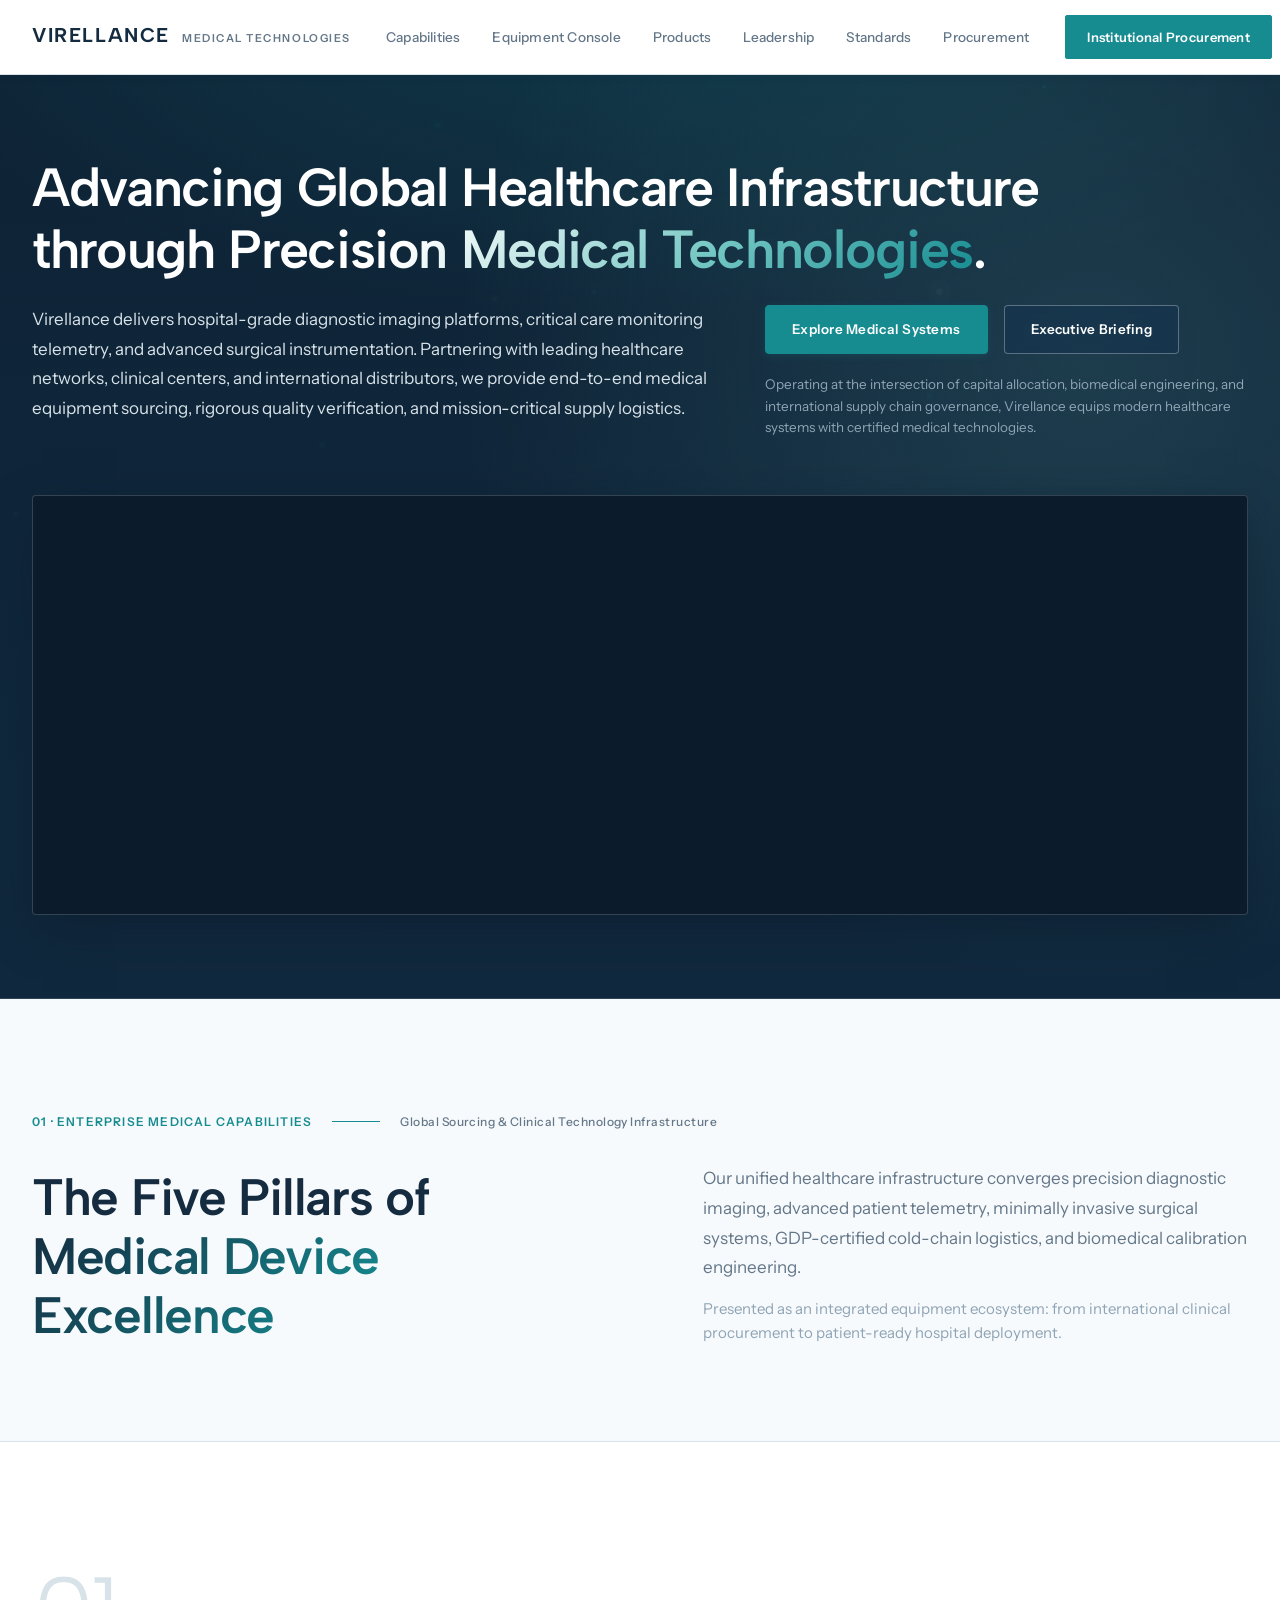
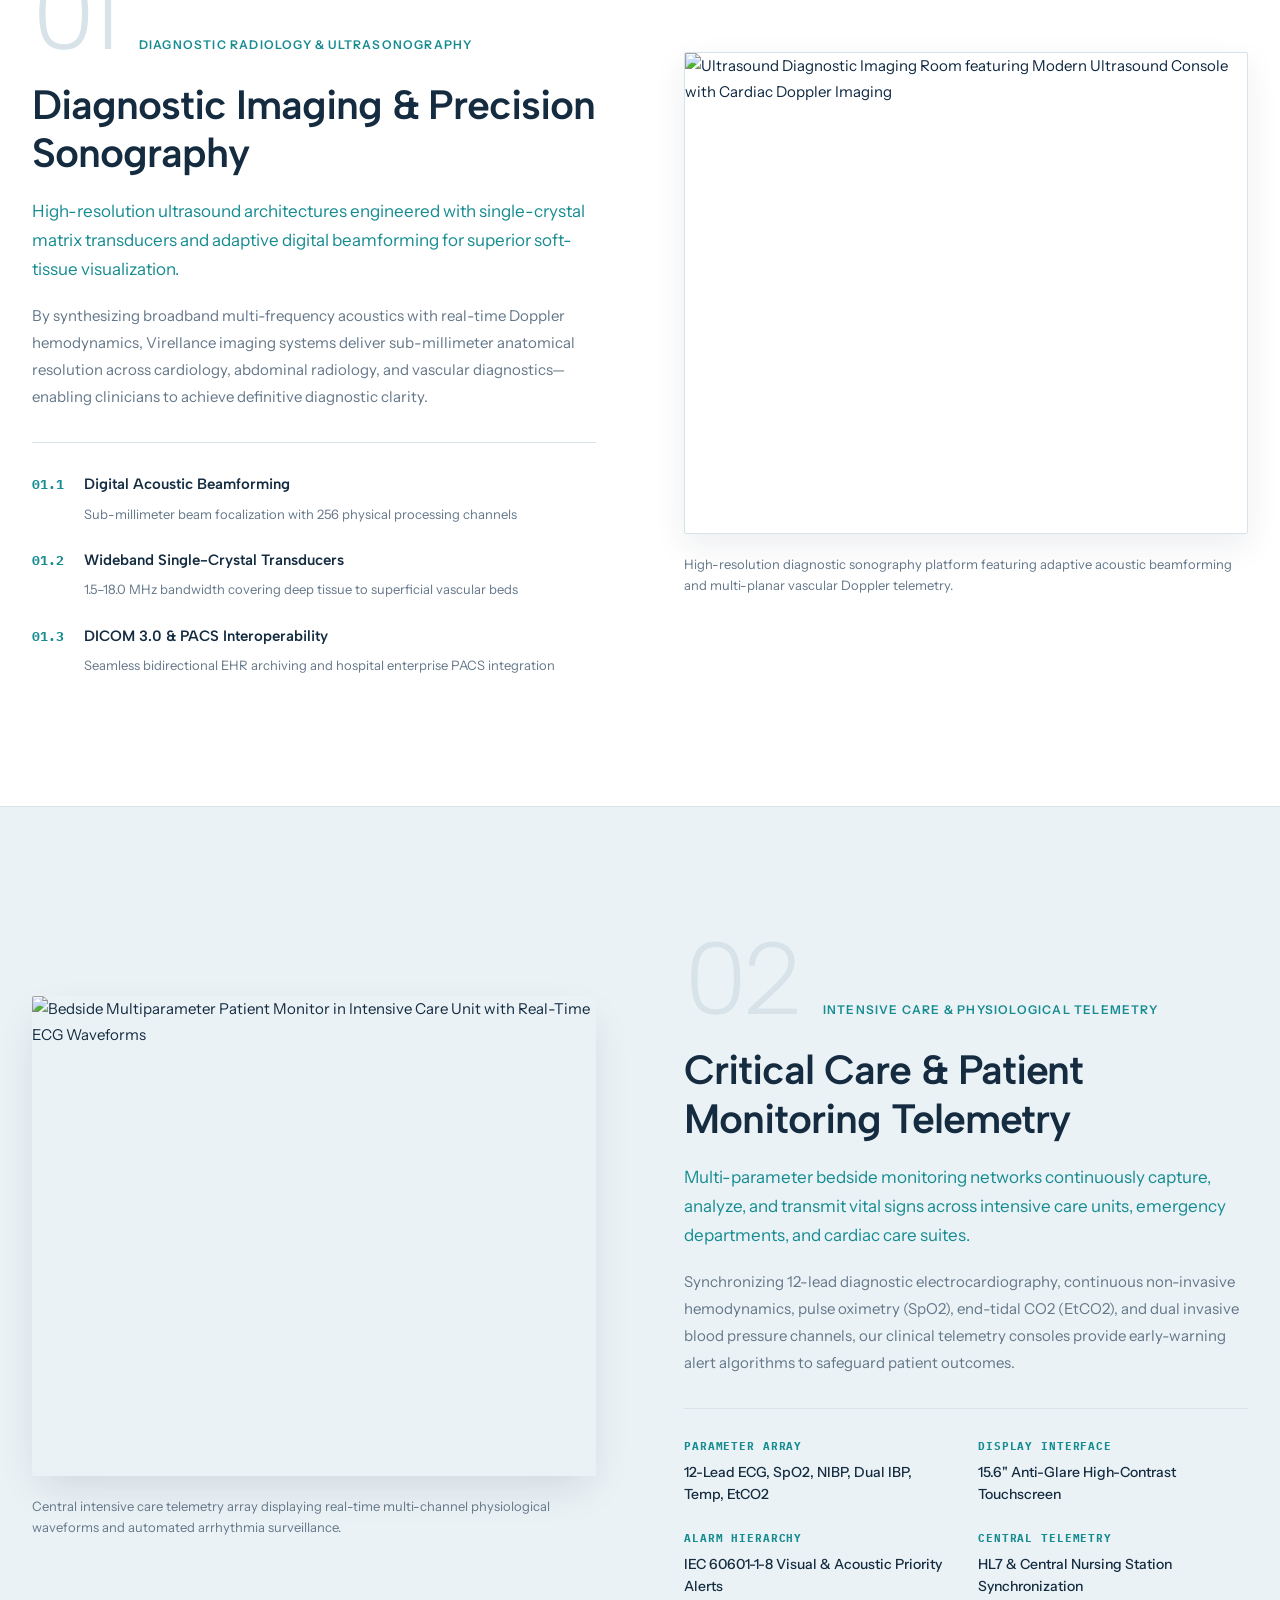
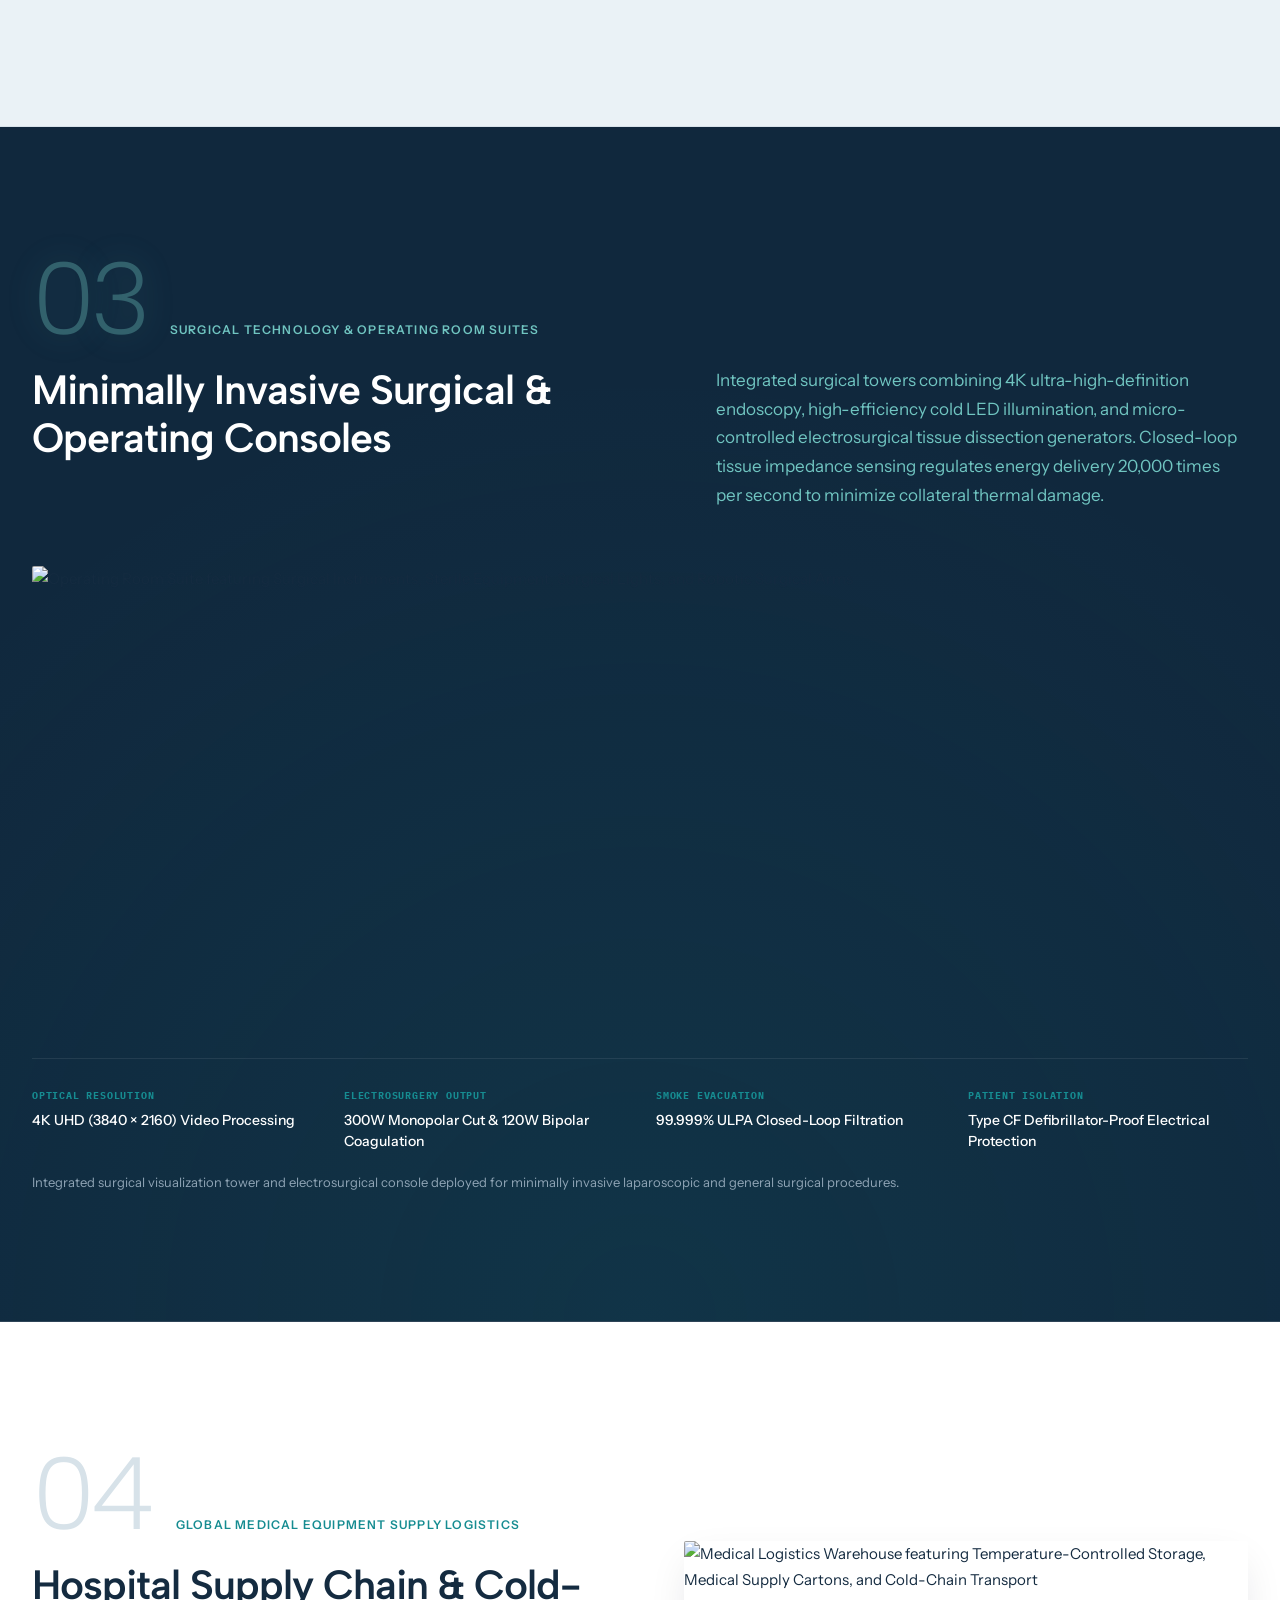
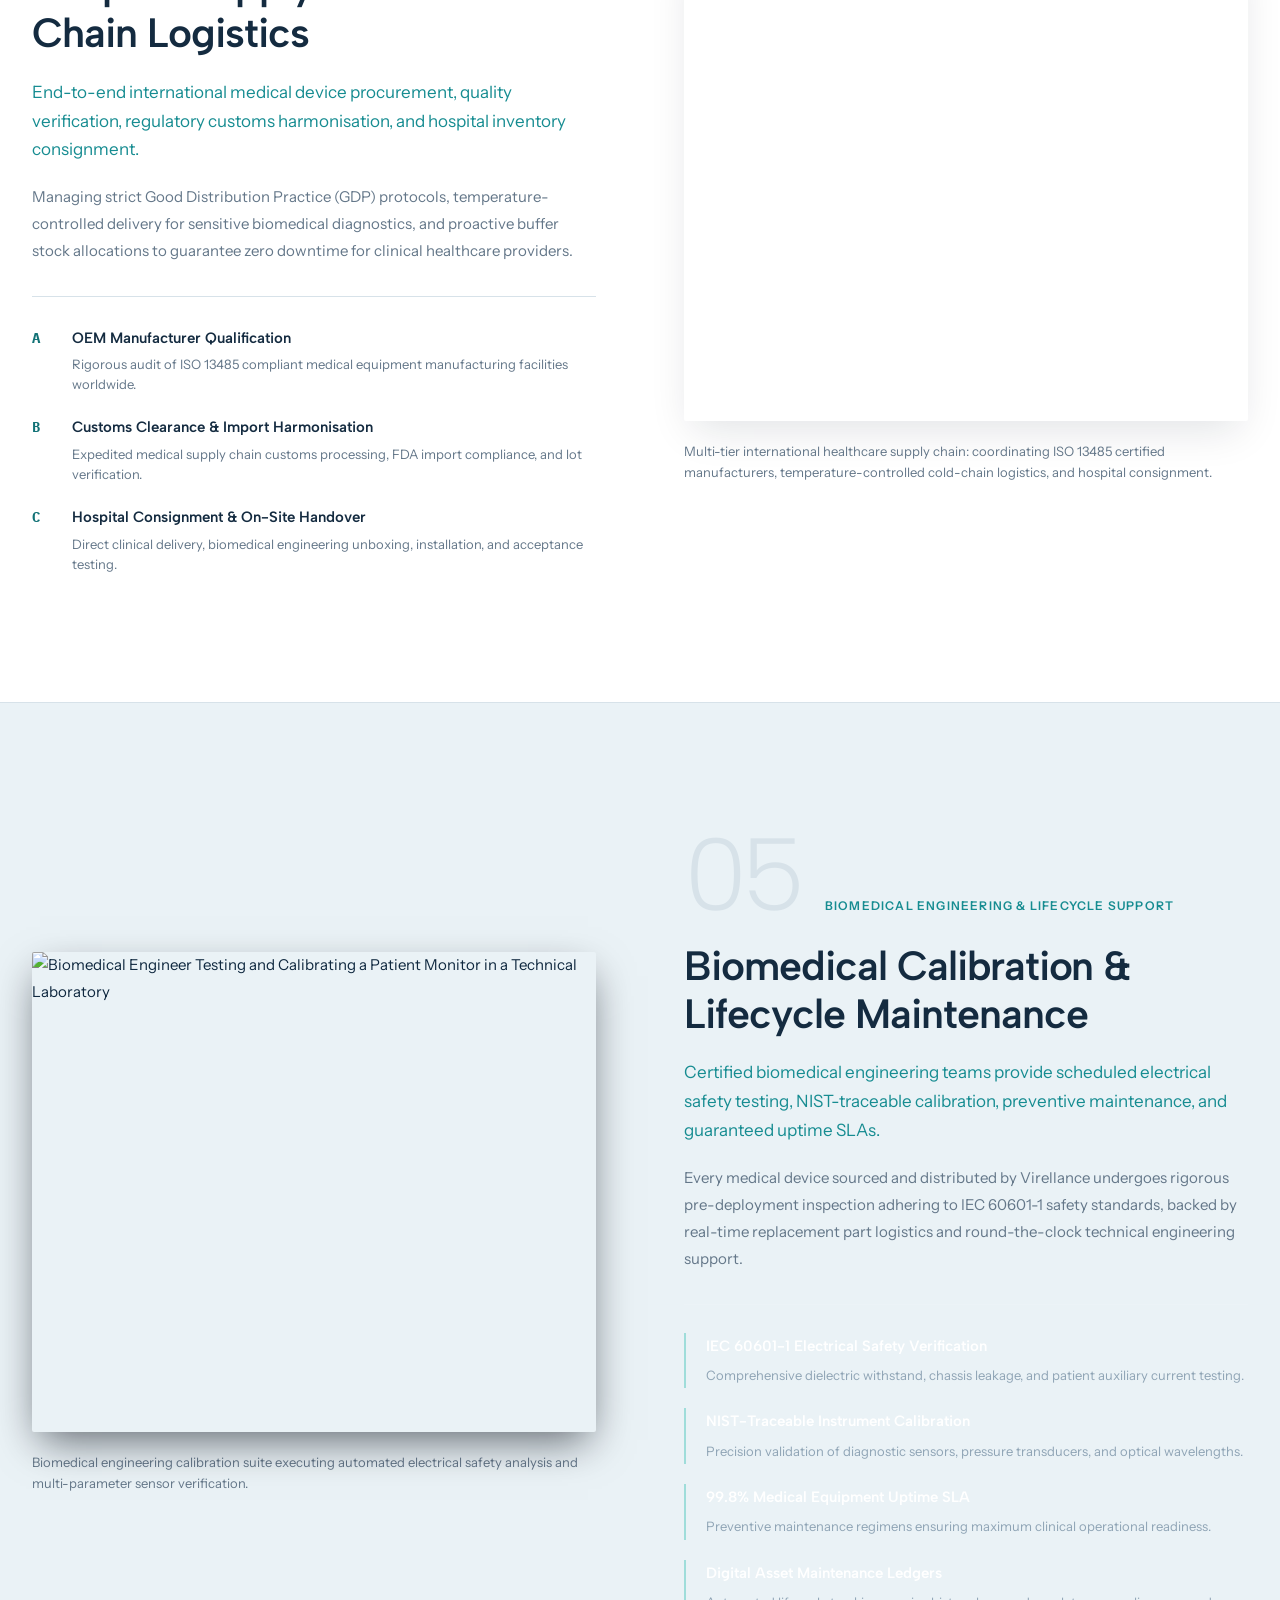
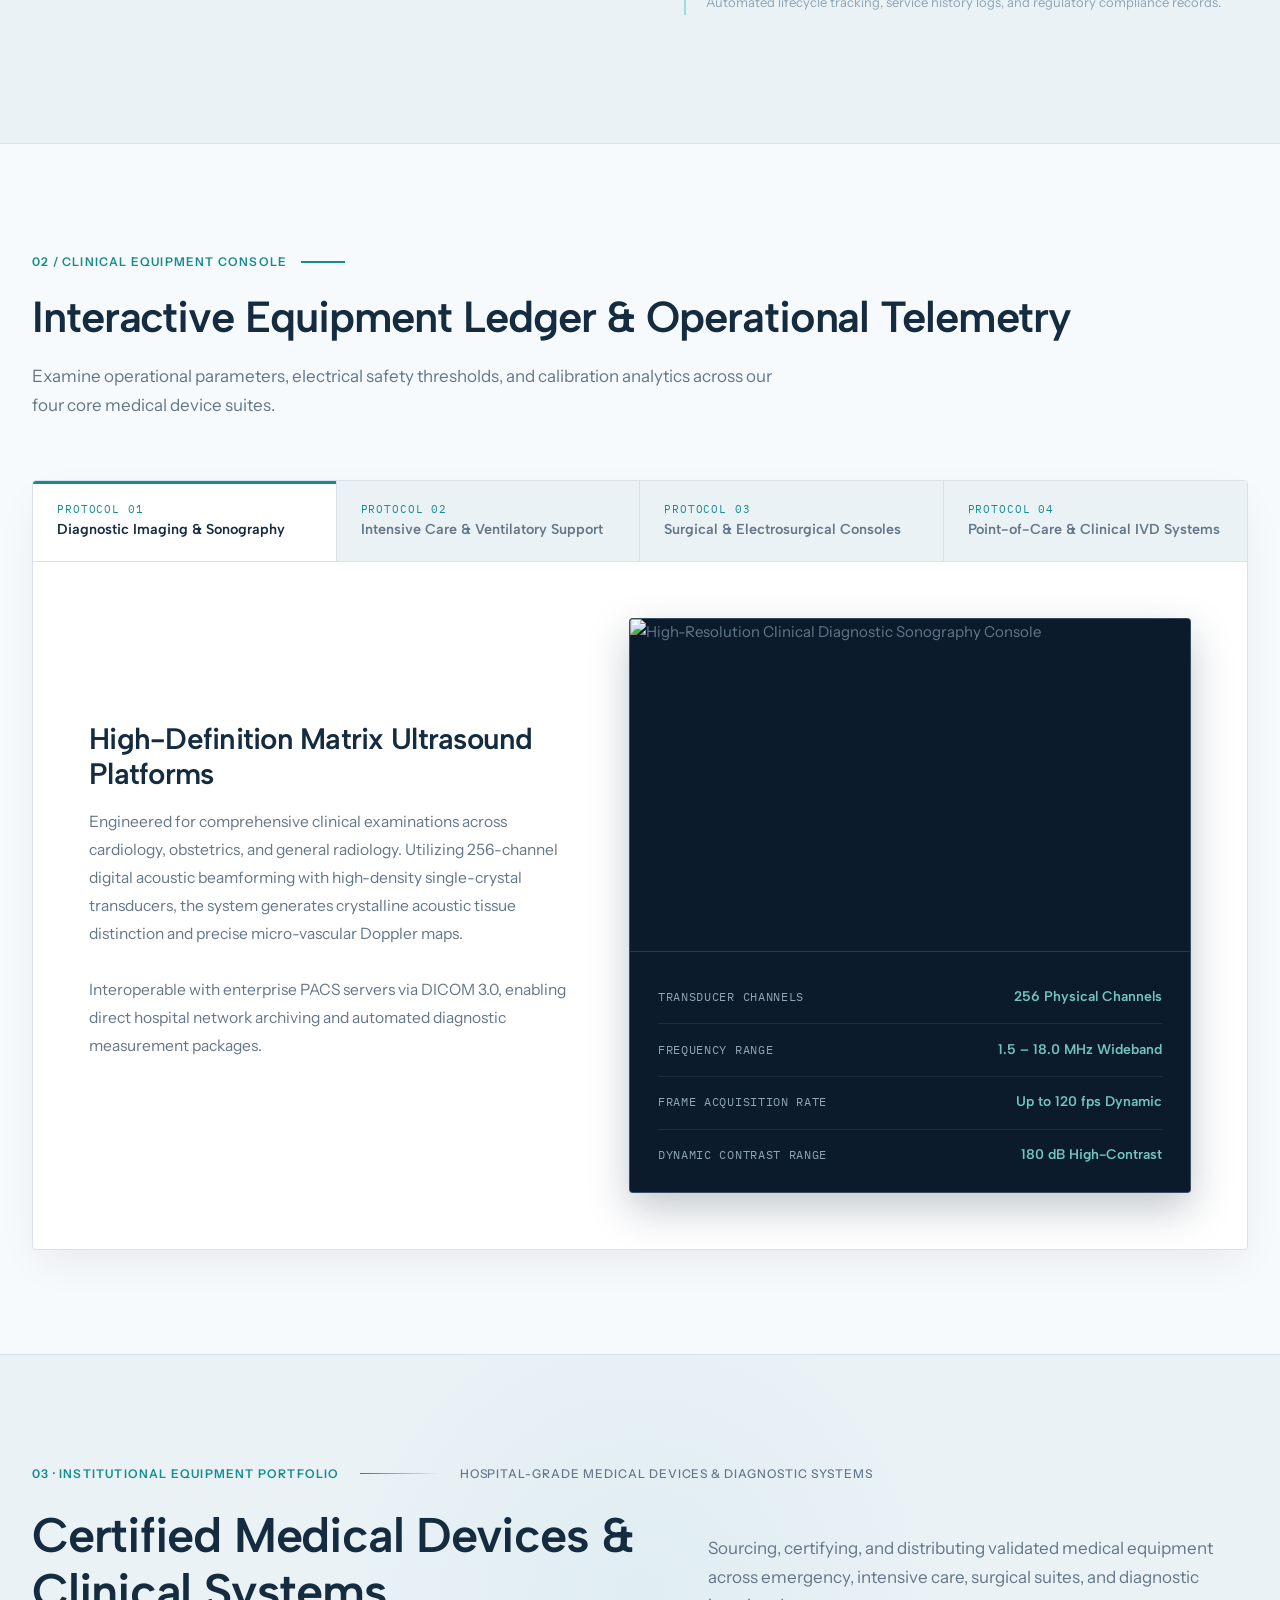
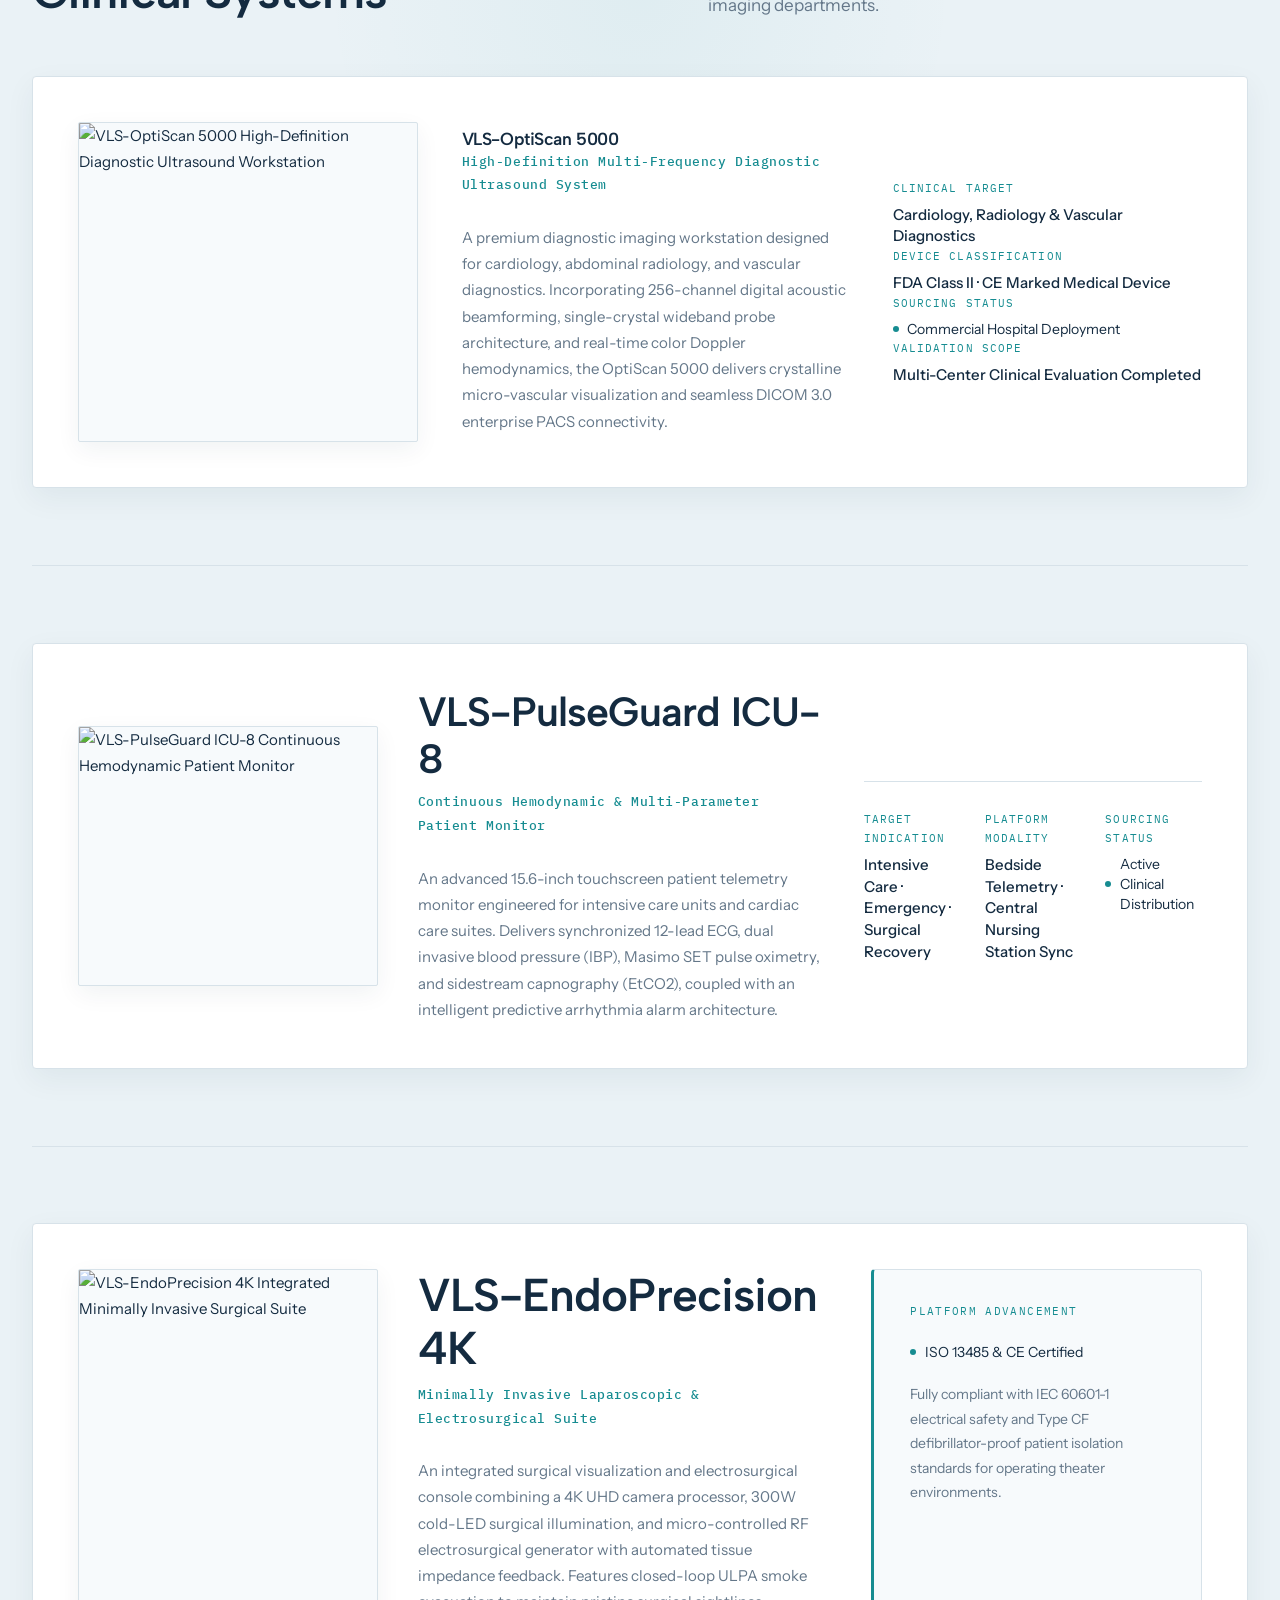
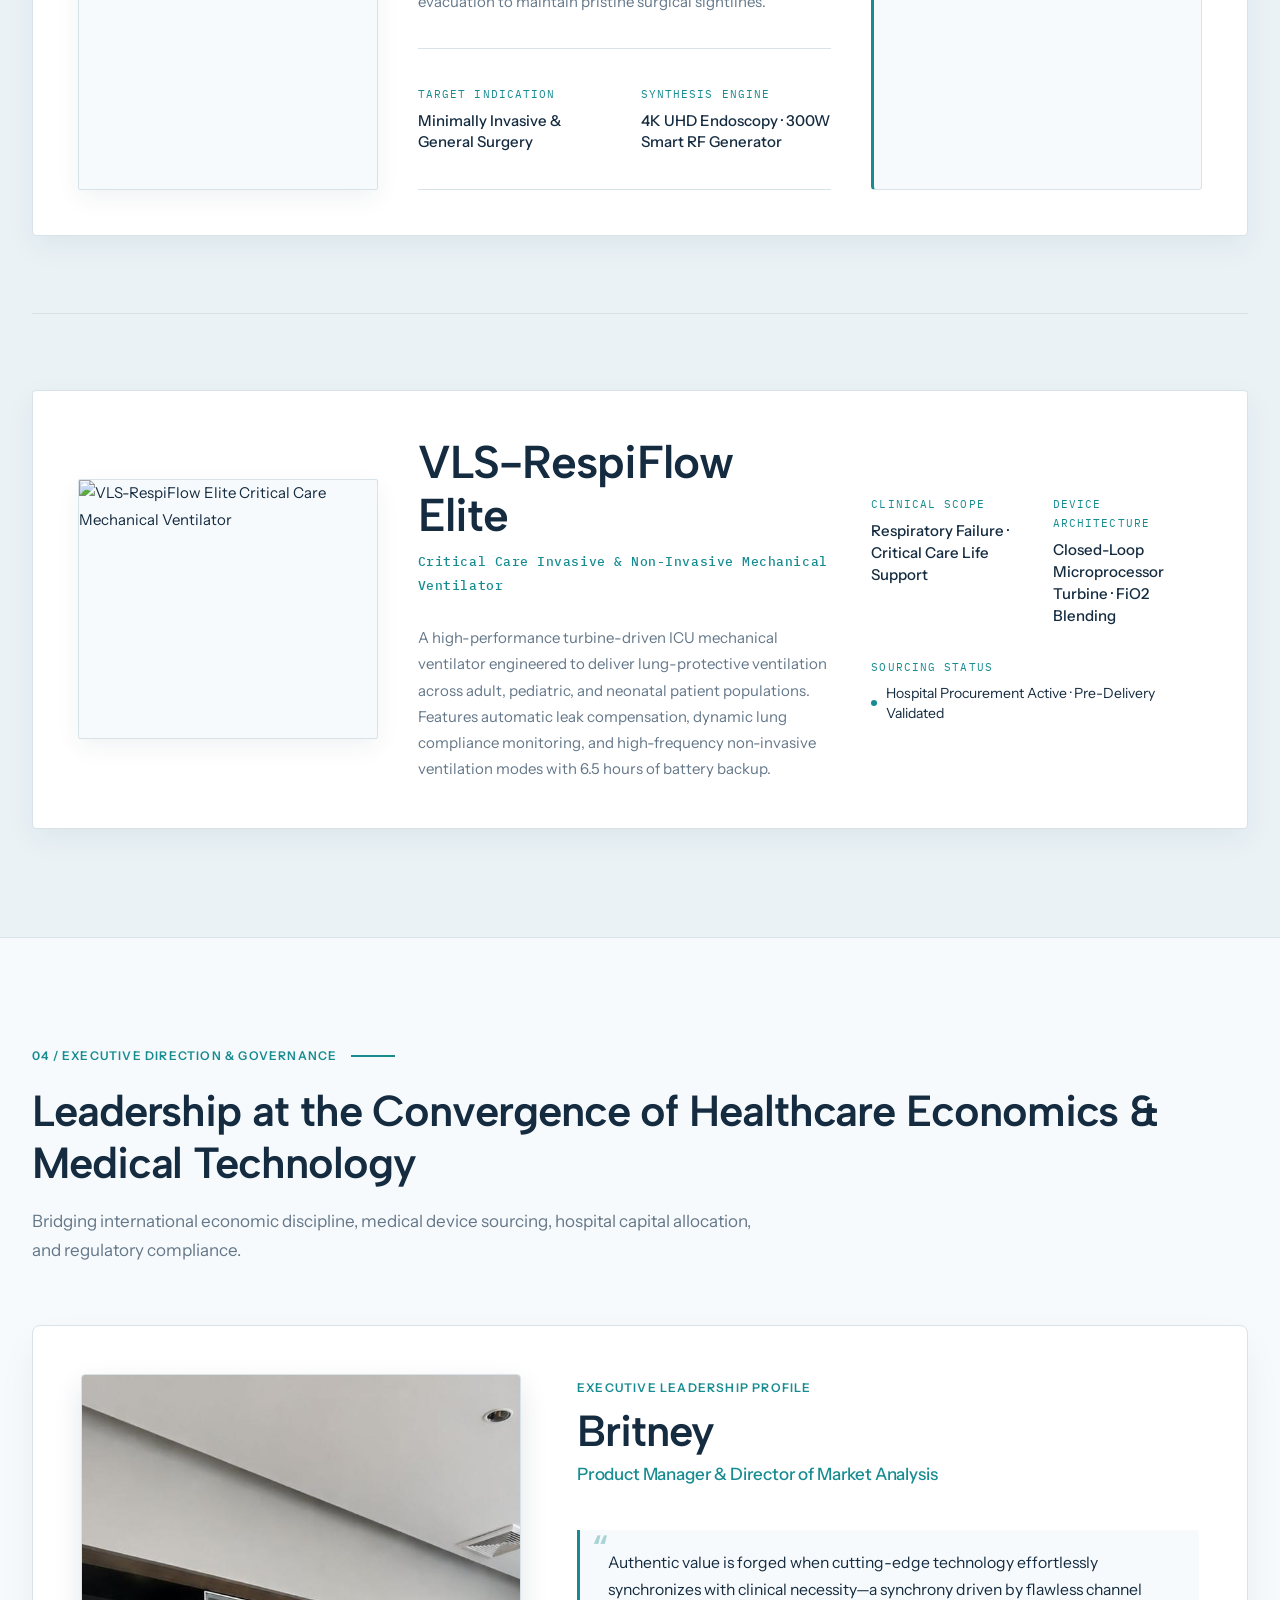
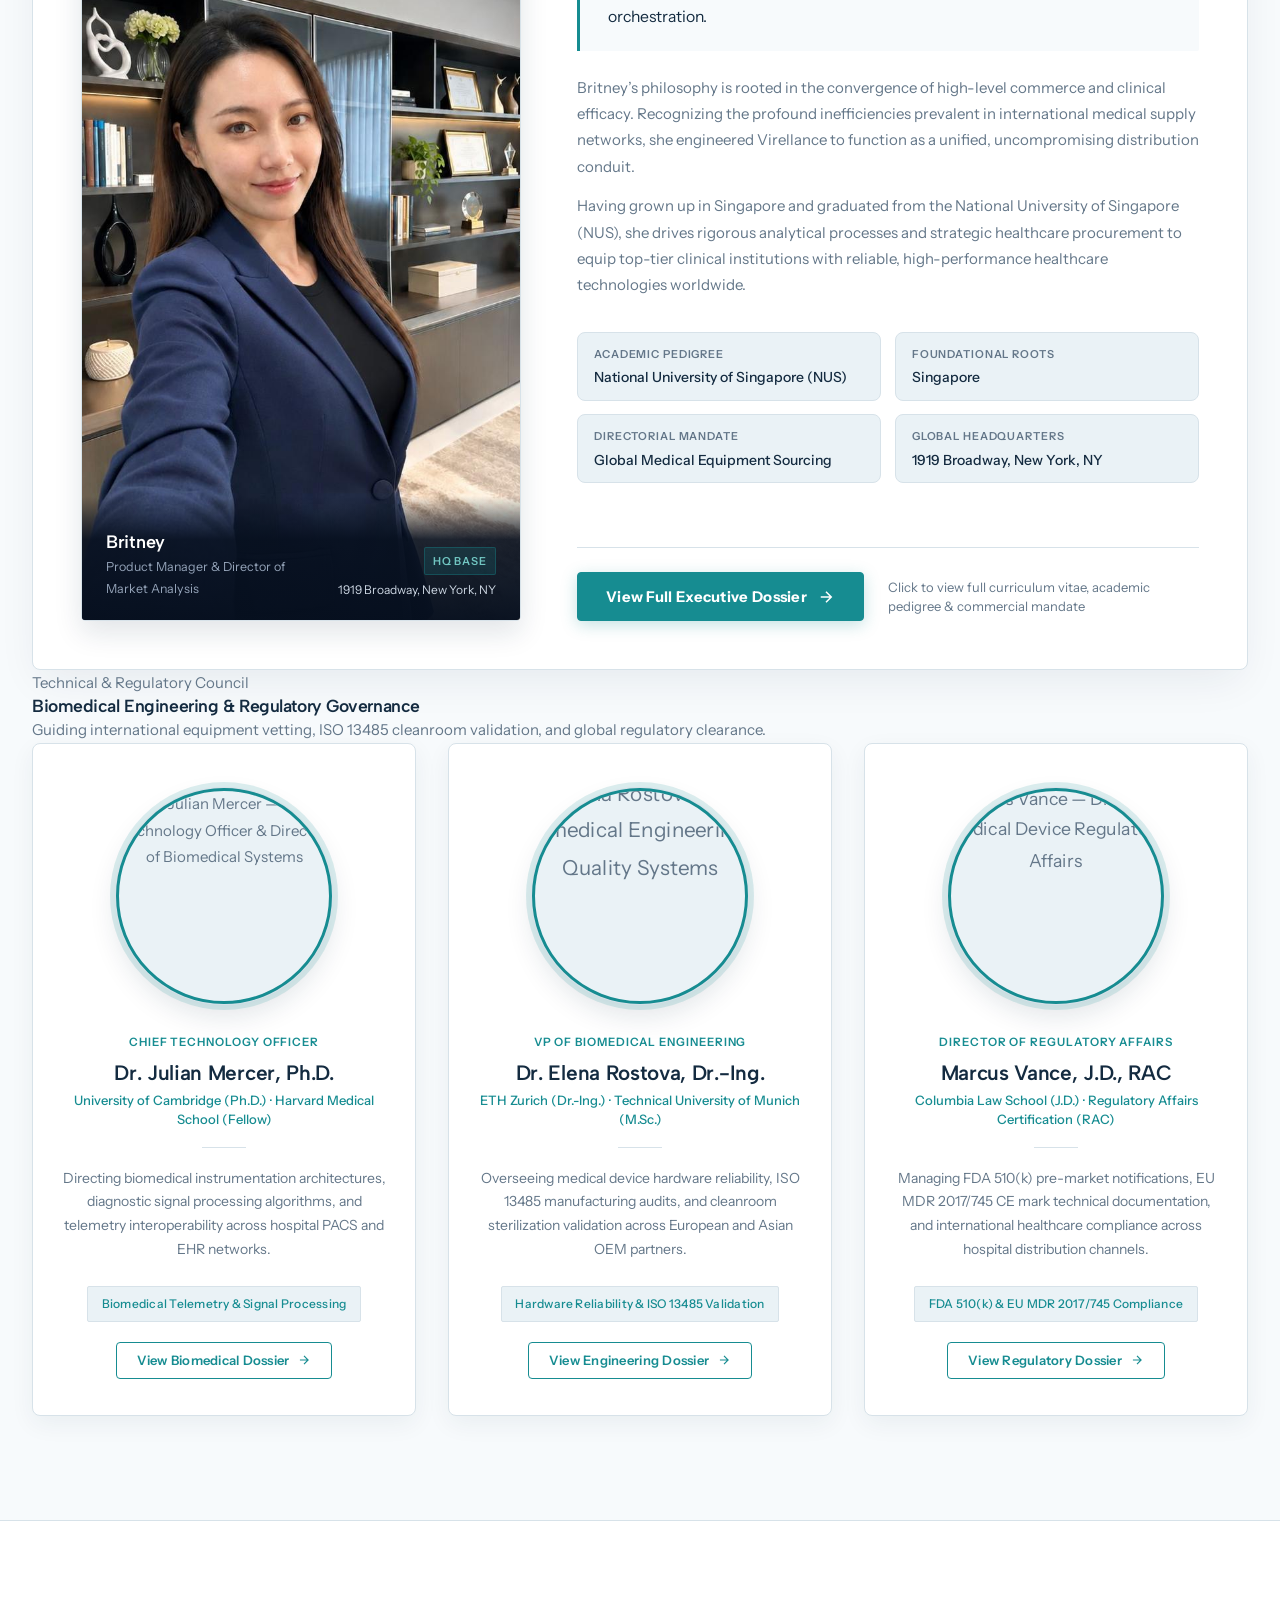
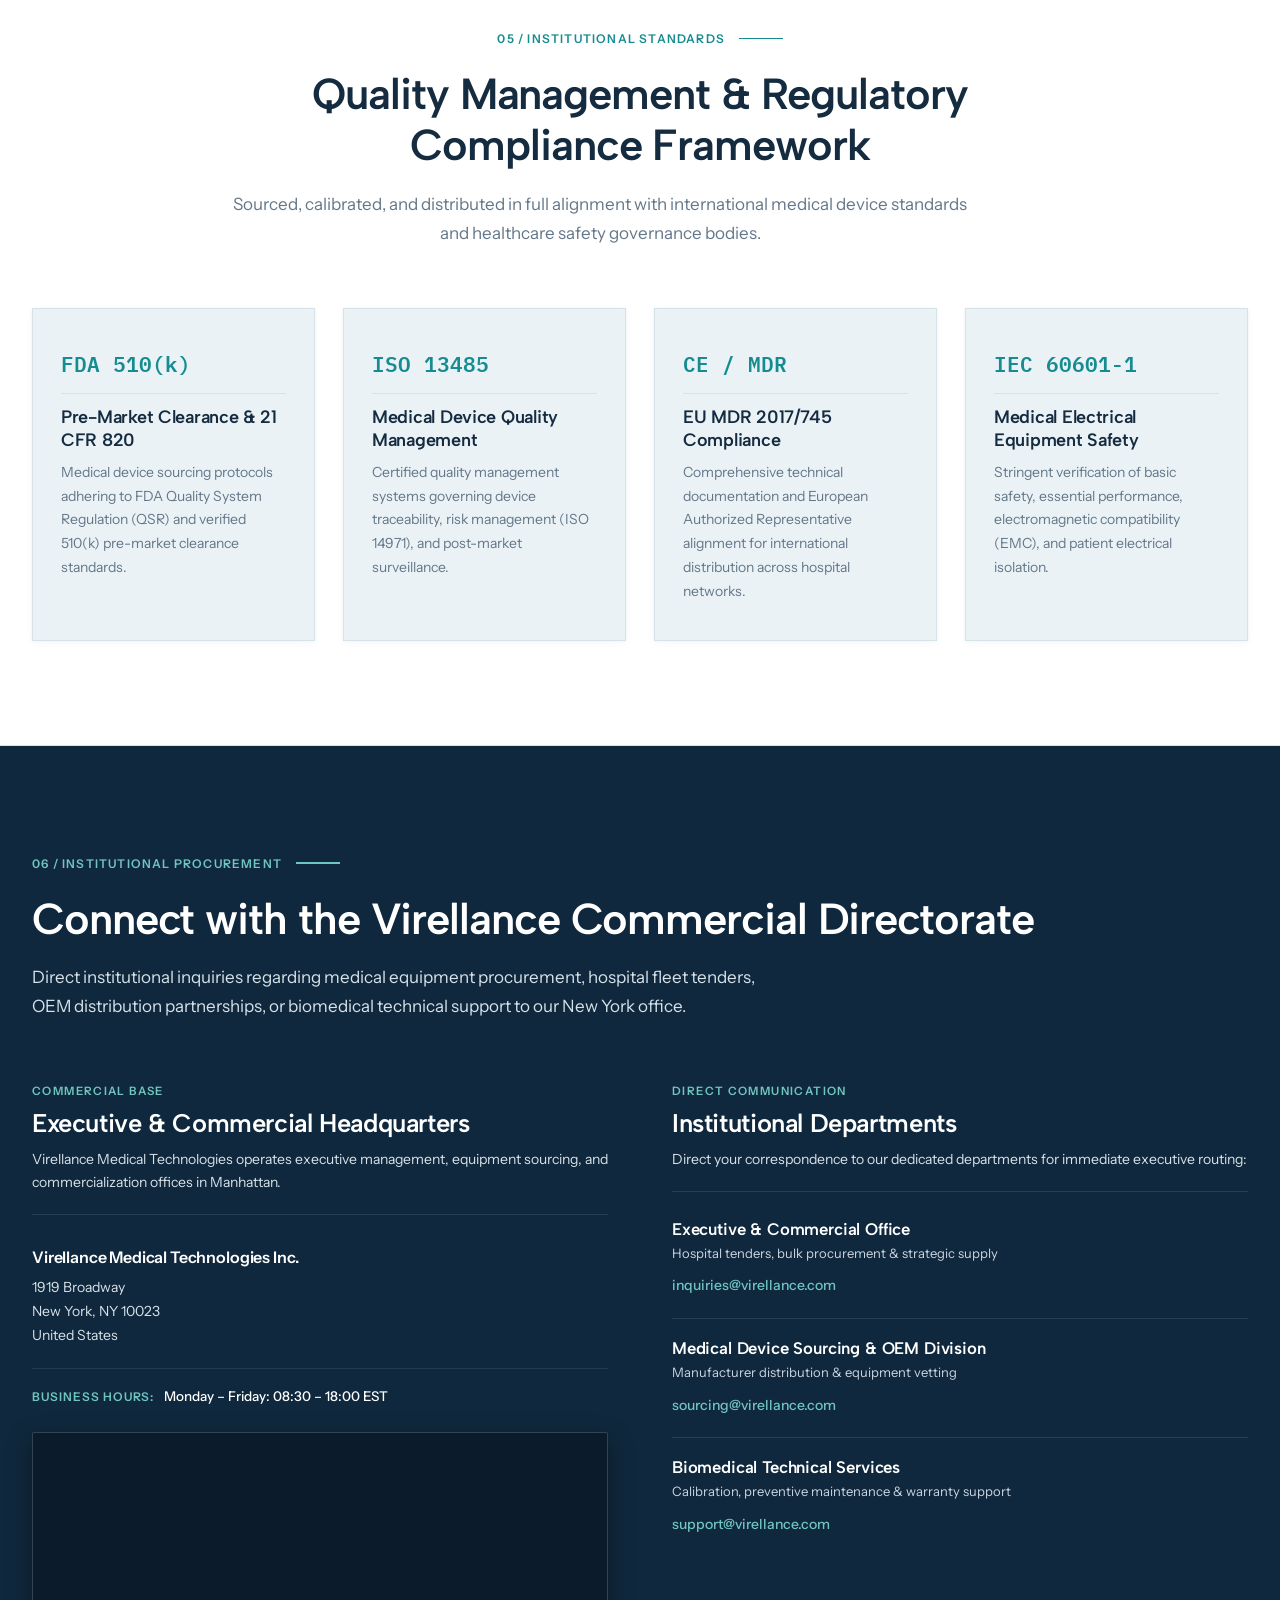
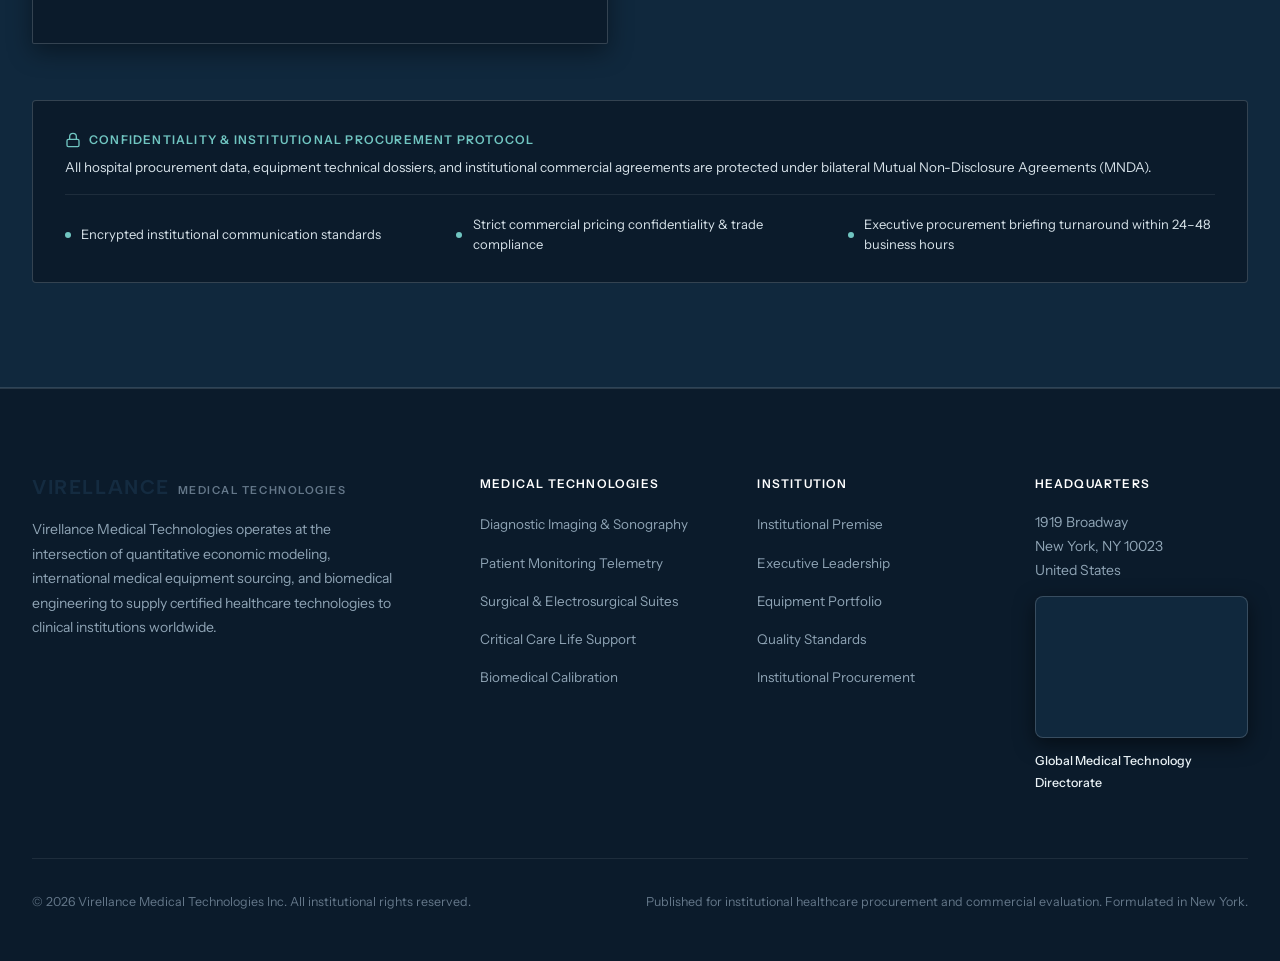
==== index.html @ cf41a37d "Add files via upload" ====
<!DOCTYPE html>
<html lang="en">

<head>
  <meta charset="UTF-8">
  <meta name="viewport" content="width=device-width, initial-scale=1.0">
  <title>Virellance Medical Technologies &mdash; International Medical Equipment &amp; Healthcare Systems</title>
  <meta name="description"
    content="Virellance Medical Technologies is an international medical equipment enterprise delivering diagnostic imaging systems, patient monitoring telemetry, surgical instrumentation, and global healthcare supply solutions.">
  <meta name="keywords"
    content="Virellance Medical Technologies, medical equipment sourcing, diagnostic imaging, patient monitoring telemetry, hospital equipment distribution, surgical instruments, clinical devices New York, Britney Product Manager">
  <meta name="author" content="Virellance Medical Technologies">

  <!-- Open Graph / Social Link Preview -->
  <meta property="og:type" content="website">
  <meta property="og:site_name" content="Virellance Medical Technologies">
  <meta property="og:title" content="Virellance Medical Technologies &mdash; International Medical Equipment &amp; Healthcare Systems">
  <meta property="og:description"
    content="Advanced clinical diagnostic equipment, patient monitoring telemetry, and global healthcare supply chain infrastructure.">
  <meta property="og:image" content="https://codeandcrafted.github.io/Virellance/assets/Preview.png?v=2">
  <meta property="og:image:secure_url" content="https://codeandcrafted.github.io/Virellance/assets/Preview.png?v=2">
  <meta property="og:image:width" content="1672">
  <meta property="og:image:height" content="941">
  <meta property="og:image:type" content="image/png">
  <meta property="og:image:alt" content="Virellance Medical Technologies &mdash; Advanced Medical Solutions for Modern Healthcare">

  <!-- Twitter Card Preview -->
  <meta name="twitter:card" content="summary_large_image">
  <meta name="twitter:title" content="Virellance Medical Technologies &mdash; International Medical Equipment &amp; Healthcare Systems">
  <meta name="twitter:description"
    content="Advanced clinical diagnostic equipment, patient monitoring telemetry, and global healthcare supply chain infrastructure.">
  <meta name="twitter:image" content="https://codeandcrafted.github.io/Virellance/assets/Preview.png?v=2">

  <!-- Favicon (Virellance Medical Technologies V-Heartbeat Crest) -->
  <link rel="icon" type="image/png" sizes="32x32" href="./assets/favicon-32x32.png">
  <link rel="icon" type="image/png" sizes="16x16" href="./assets/favicon-16x16.png">
  <link rel="apple-touch-icon" sizes="180x180" href="./assets/apple-touch-icon.png">
  <link rel="icon" type="image/png" sizes="192x192" href="./assets/android-chrome-192x192.png">
  <link rel="icon" type="image/png" sizes="512x512" href="./assets/android-chrome-512x512.png">
  <link rel="shortcut icon" href="./favicon.ico">

  <!-- Contemporary Editorial Sans-Serif Typography: Albert Sans + Instrument Sans + IBM Plex Mono -->
  <link rel="preconnect" href="https://fonts.googleapis.com">
  <link rel="preconnect" href="https://fonts.gstatic.com" crossorigin>
  <link
    href="https://fonts.googleapis.com/css2?family=Albert+Sans:ital,wght@0,300;0,400;0,500;0,600;0,700;1,400;1,600&family=IBM+Plex+Mono:ital,wght@0,400;0,500;0,600;1,400&family=Instrument+Sans:ital,wght@0,400;0,500;0,600;0,700;1,400;1,600&display=swap"
    rel="stylesheet">

  <!-- Core Institutional Stylesheet (Relative Path for GitHub Pages compatibility) -->
  <link rel="stylesheet" href="./css/style.css">
</head>

<body>

  <!-- ==========================================================================
       Institutional Masthead
       ========================================================================== -->
  <header class="site-masthead" role="banner">
    <div class="container masthead-inner">
      <a href="#" class="brand-masthead" aria-label="Virellance Medical Technologies Homepage">
        <div class="brand-text-wrap">
          <span class="brand-name">VIRELLANCE</span>
          <span class="brand-descriptor">MEDICAL TECHNOLOGIES</span>
        </div>
      </a>

      <nav role="navigation" aria-label="Institutional Sections">
        <ul class="masthead-nav">
          <li><a href="#platform" class="masthead-link">Capabilities</a></li>
          <li><a href="#workbench" class="masthead-link">Equipment Console</a></li>
          <li><a href="#pipeline" class="masthead-link">Products</a></li>
          <li><a href="#leadership" class="masthead-link">Leadership</a></li>
          <li><a href="#accreditation" class="masthead-link">Standards</a></li>
          <li><a href="#liaison" class="masthead-link">Procurement</a></li>
          <li class="mobile-cta-item">
            <a href="#liaison" class="masthead-liaison-btn mobile-cta-btn masthead-link">Institutional Procurement</a>
          </li>
        </ul>
      </nav>

      <div class="masthead-actions">
        <a href="#liaison" class="masthead-liaison-btn desktop-only">Institutional Procurement</a>
        <button class="mobile-toggle-btn" aria-label="Toggle Navigation Drawer" aria-expanded="false">
          <span></span>
          <span></span>
          <span></span>
        </button>
      </div>
    </div>
  </header>

  <!-- ==========================================================================
       Hero Section: Deep Midnight Navy Canvas with Precision Medical Technology Focus
       ========================================================================== -->
  <section class="hero-monumental" id="hero">
    <!-- Ambient Video & Biological Motion Background Layer -->
    <div class="hero-video-bg-container" aria-hidden="true">
      <canvas class="hero-ambient-canvas" id="hero-ambient-canvas"></canvas>
      <video class="hero-video-bg" id="hero-bg-video" autoplay muted loop playsinline preload="auto"
        poster="./assets/virellance-hq-hero-poster.jpg">
        <source src="./assets/virellance-hq-hero.mp4" type="video/mp4">
      </video>
      <div class="hero-video-overlay"></div>
    </div>

    <div class="container">
      <div class="hero-top-stage">
        <h1 class="hero-main-title">
          Advancing Global Healthcare Infrastructure through <span class="biotext-gradient">Precision Medical Technologies</span>.
        </h1>

        <div class="hero-statement-grid">
          <p class="hero-lead-text">
            Virellance delivers hospital-grade diagnostic imaging platforms, critical care monitoring telemetry, and
            advanced surgical instrumentation. Partnering with leading healthcare networks, clinical centers, and
            international distributors, we provide end-to-end medical equipment sourcing, rigorous quality verification,
            and mission-critical supply logistics.
          </p>
          <div class="hero-action-cluster">
            <div class="hero-btn-row">
              <a href="#platform" class="btn btn-teal">Explore Medical Systems</a>
              <a href="#leadership" class="btn btn-navy-outline">Executive Briefing</a>
            </div>
            <p class="hero-subnote">
              Operating at the intersection of capital allocation, biomedical engineering, and international supply chain
              governance, Virellance equips modern healthcare systems with certified medical technologies.
            </p>
          </div>
        </div>
      </div>

      <!-- Layered Panoramic Scientific Plate -->
      <div class="hero-visual-panoramic">
        <div class="panoramic-frame">
          <video class="panoramic-video" id="panoramic-hero-video" autoplay muted loop playsinline preload="auto"
            poster="./assets/virellance-hq-hero-poster.jpg">
            <source src="./assets/virellance-hq-hero.mp4" type="video/mp4">
            <img src="./assets/virellance-hq-hero-poster.jpg"
              alt="Virellance Medical Technologies Corporate Headquarters" loading="eager">
          </video>
        </div>
      </div>
    </div>
  </section>

  <!-- ==========================================================================
       Section 01: The Five Pillars of Medical Device Excellence
       Continuous Editorial Scientific Journey (Open, Unboxed, Asymmetrical Rhythms)
       ========================================================================== -->
  <section class="platform-journey" id="platform">

    <!-- 00. Section Prologue: Fluid Editorial Masthead -->
    <header class="journey-prologue">
      <div class="container">
        <div class="prologue-meta">
          <span class="prologue-tag">01 &middot; Enterprise Medical Capabilities</span>
          <span class="prologue-rule"></span>
          <span class="prologue-subtag">Global Sourcing &amp; Clinical Technology Infrastructure</span>
        </div>
        <div class="prologue-headline-grid">
          <h2 class="prologue-title">
            The Five Pillars of<br><span class="biotext-gradient">Medical Device Excellence</span>
          </h2>
          <div class="prologue-statement">
            <p class="prologue-lead">
              Our unified healthcare infrastructure converges precision diagnostic imaging, advanced patient telemetry,
              minimally invasive surgical systems, GDP-certified cold-chain logistics, and biomedical calibration engineering.
            </p>
            <p class="prologue-context">
              Presented as an integrated equipment ecosystem: from international clinical procurement to patient-ready hospital deployment.
            </p>
          </div>
        </div>
      </div>
    </header>

    <!-- ========================================================================
         PILLAR 01: Diagnostic Imaging & Precision Sonography
         Canvas: Midnight Navy | Large Numeral 01 | High-Resolution Diagnostic Console
         ======================================================================== -->
    <div class="journey-chapter chapter-midnight" id="pillar-01">
      <div class="container">
        <div class="chapter-grid-split">

          <!-- Editorial Column -->
          <div class="chapter-content">
            <div class="chapter-numeral-lockup">
              <span class="chapter-giant-num">01</span>
              <div class="chapter-badge-group">
                <span class="chapter-discipline">Diagnostic Radiology &amp; Ultrasonography</span>
              </div>
            </div>

            <h3 class="chapter-headline">Diagnostic Imaging &amp; Precision Sonography</h3>

            <p class="chapter-lead">
              High-resolution ultrasound architectures engineered with single-crystal matrix transducers and adaptive digital beamforming for superior soft-tissue visualization.
            </p>
            <p class="chapter-body">
              By synthesizing broadband multi-frequency acoustics with real-time Doppler hemodynamics, Virellance imaging systems deliver sub-millimeter anatomical resolution across cardiology, abdominal radiology, and vascular diagnostics&mdash;enabling clinicians to achieve definitive diagnostic clarity.
            </p>

            <div class="chapter-data-stream">
              <div class="stream-item">
                <span class="stream-index">01.1</span>
                <div class="stream-text">
                  <strong>Digital Acoustic Beamforming</strong>
                  <span>Sub-millimeter beam focalization with 256 physical processing channels</span>
                </div>
              </div>
              <div class="stream-item">
                <span class="stream-index">01.2</span>
                <div class="stream-text">
                  <strong>Wideband Single-Crystal Transducers</strong>
                  <span>1.5&ndash;18.0 MHz bandwidth covering deep tissue to superficial vascular beds</span>
                </div>
              </div>
              <div class="stream-item">
                <span class="stream-index">01.3</span>
                <div class="stream-text">
                  <strong>DICOM 3.0 &amp; PACS Interoperability</strong>
                  <span>Seamless bidirectional EHR archiving and hospital enterprise PACS integration</span>
                </div>
              </div>
            </div>
          </div>

          <!-- Clean Scientific Visual -->
          <div class="chapter-visual-open">
            <div class="bio-microscopy-stage">
              <div class="microscopy-image-blend">
                <img src="./assets/advanced-cardiac-imaging-suite.png"
                  alt="Ultrasound Diagnostic Imaging Room featuring Modern Ultrasound Console with Cardiac Doppler Imaging" loading="lazy">
              </div>
              <p class="chapter-caption">
                High-resolution diagnostic sonography platform featuring adaptive acoustic beamforming and multi-planar vascular Doppler telemetry.
              </p>
            </div>
          </div>

        </div>
      </div>
    </div>

    <!-- ========================================================================
         PILLAR 02: Critical Care & Patient Monitoring Telemetry
         Canvas: Pure Clinical White | Large Numeral 02 | High-Contrast Clean Room
         ======================================================================== -->
    <div class="journey-chapter chapter-light" id="pillar-02">
      <div class="container">
        <div class="chapter-grid-split reverse-flow">

          <!-- Editorial Column -->
          <div class="chapter-content">
            <div class="chapter-numeral-lockup">
              <span class="chapter-giant-num">02</span>
              <div class="chapter-badge-group">
                <span class="chapter-discipline">Intensive Care &amp; Physiological Telemetry</span>
              </div>
            </div>

            <h3 class="chapter-headline">Critical Care &amp; Patient Monitoring Telemetry</h3>

            <p class="chapter-lead">
              Multi-parameter bedside monitoring networks continuously capture, analyze, and transmit vital signs across intensive care units, emergency departments, and cardiac care suites.
            </p>
            <p class="chapter-body">
              Synchronizing 12-lead diagnostic electrocardiography, continuous non-invasive hemodynamics, pulse oximetry (SpO2), end-tidal CO2 (EtCO2), and dual invasive blood pressure channels, our clinical telemetry consoles provide early-warning alert algorithms to safeguard patient outcomes.
            </p>

            <div class="chapter-spec-columns">
              <div class="spec-col">
                <span class="spec-label">PARAMETER ARRAY</span>
                <span class="spec-val">12-Lead ECG, SpO2, NIBP, Dual IBP, Temp, EtCO2</span>
              </div>
              <div class="spec-col">
                <span class="spec-label">DISPLAY INTERFACE</span>
                <span class="spec-val">15.6&quot; Anti-Glare High-Contrast Touchscreen</span>
              </div>
              <div class="spec-col">
                <span class="spec-label">ALARM HIERARCHY</span>
                <span class="spec-val">IEC 60601-1-8 Visual &amp; Acoustic Priority Alerts</span>
              </div>
              <div class="spec-col">
                <span class="spec-label">CENTRAL TELEMETRY</span>
                <span class="spec-val">HL7 &amp; Central Nursing Station Synchronization</span>
              </div>
            </div>
          </div>

          <!-- Open Visual Plate -->
          <div class="chapter-visual-open">
            <div class="cleanroom-visual-stage">
              <div class="cleanroom-image-frame">
                <img src="./assets/icu-monitor-vital-signs-display.png"
                  alt="Bedside Multiparameter Patient Monitor in Intensive Care Unit with Real-Time ECG Waveforms"
                  loading="lazy">
              </div>
              <p class="chapter-caption">
                Central intensive care telemetry array displaying real-time multi-channel physiological waveforms and automated arrhythmia surveillance.
              </p>
            </div>
          </div>

        </div>
      </div>
    </div>

    <!-- ========================================================================
         PILLAR 03: Minimally Invasive Surgical & Operating Consoles
         Canvas: Deep Industrial Indigo | Large Numeral 03 | High-Tech Surgical Console
         ======================================================================== -->
    <div class="journey-chapter chapter-bioprocess" id="pillar-03">
      <div class="container">

        <div class="chapter-banner-header">
          <div class="chapter-numeral-lockup">
            <span class="chapter-giant-num">03</span>
            <div class="chapter-badge-group">
              <span class="chapter-discipline">Surgical Technology &amp; Operating Room Suites</span>
            </div>
          </div>
          <div class="chapter-headline-split">
            <h3 class="chapter-headline">Minimally Invasive Surgical &amp; Operating Consoles</h3>
            <p class="chapter-lead">
              Integrated surgical towers combining 4K ultra-high-definition endoscopy, high-efficiency cold LED illumination, and micro-controlled electrosurgical tissue dissection generators. Closed-loop tissue impedance sensing regulates energy delivery 20,000 times per second to minimize collateral thermal damage.
            </p>
          </div>
        </div>

        <!-- Wide Integration Stage -->
        <div class="panoramic-bioreactor-stage">
          <div class="panoramic-bioreactor-wrap">
            <img src="./assets/high-tech-surgical-suite-blue-light.png"
              alt="Operating Room Suite featuring Surgical Instruments, Sterile Equipment, Surgical Lights, and Robotic Surgical Arms"
              loading="lazy">
          </div>

          <div class="panoramic-telemetry-overlay">
            <div class="telemetry-facet">
              <span class="tf-label">OPTICAL RESOLUTION</span>
              <span class="tf-val">4K UHD (3840 &times; 2160) Video Processing</span>
            </div>
            <div class="telemetry-facet">
              <span class="tf-label">ELECTROSURGERY OUTPUT</span>
              <span class="tf-val">300W Monopolar Cut &amp; 120W Bipolar Coagulation</span>
            </div>
            <div class="telemetry-facet">
              <span class="tf-label">SMOKE EVACUATION</span>
              <span class="tf-val">99.999% ULPA Closed-Loop Filtration</span>
            </div>
            <div class="telemetry-facet">
              <span class="tf-label">PATIENT ISOLATION</span>
              <span class="tf-val">Type CF Defibrillator-Proof Electrical Protection</span>
            </div>
          </div>

          <p class="chapter-caption">
            Integrated surgical visualization tower and electrosurgical console deployed for minimally invasive laparoscopic and general surgical procedures.
          </p>
        </div>

      </div>
    </div>

    <!-- ========================================================================
         PILLAR 04: Hospital Supply Chain & Cold-Chain Logistics
         Canvas: Pale Sage-Teal Clinical | Large Numeral 04 | Supply Network Diagram
         ======================================================================== -->
    <div class="journey-chapter chapter-symbiosis" id="pillar-04">
      <div class="container">
        <div class="chapter-grid-split">

          <!-- Editorial Column -->
          <div class="chapter-content">
            <div class="chapter-numeral-lockup">
              <span class="chapter-giant-num">04</span>
              <div class="chapter-badge-group">
                <span class="chapter-discipline">Global Medical Equipment Supply Logistics</span>
              </div>
            </div>

            <h3 class="chapter-headline">Hospital Supply Chain &amp; Cold-Chain Logistics</h3>

            <p class="chapter-lead">
              End-to-end international medical device procurement, quality verification, regulatory customs harmonisation, and hospital inventory consignment.
            </p>
            <p class="chapter-body">
              Managing strict Good Distribution Practice (GDP) protocols, temperature-controlled delivery for sensitive biomedical diagnostics, and proactive buffer stock allocations to guarantee zero downtime for clinical healthcare providers.
            </p>

            <div class="consortia-cascade-narrative">
              <div class="cascade-stage">
                <span class="stage-num">A</span>
                <div class="stage-info">
                  <strong>OEM Manufacturer Qualification</strong>
                  <p>Rigorous audit of ISO 13485 compliant medical equipment manufacturing facilities worldwide.</p>
                </div>
              </div>
              <div class="cascade-stage">
                <span class="stage-num">B</span>
                <div class="stage-info">
                  <strong>Customs Clearance &amp; Import Harmonisation</strong>
                  <p>Expedited medical supply chain customs processing, FDA import compliance, and lot verification.</p>
                </div>
              </div>
              <div class="cascade-stage">
                <span class="stage-num">C</span>
                <div class="stage-info">
                  <strong>Hospital Consignment &amp; On-Site Handover</strong>
                  <p>Direct clinical delivery, biomedical engineering unboxing, installation, and acceptance testing.</p>
                </div>
              </div>
            </div>
          </div>

          <!-- Clean Medical Logistics Visual Plate -->
          <div class="chapter-visual-open">
            <div class="cleanroom-visual-stage">
              <div class="cleanroom-image-frame">
                <img src="./assets/virellance-medical-cold-chain-warehouse.png"
                  alt="Medical Logistics Warehouse featuring Temperature-Controlled Storage, Medical Supply Cartons, and Cold-Chain Transport"
                  loading="lazy">
              </div>
              <p class="chapter-caption">
                Multi-tier international healthcare supply chain: coordinating ISO 13485 certified manufacturers, temperature-controlled cold-chain logistics, and hospital consignment.
              </p>
            </div>
          </div>

        </div>
      </div>
    </div>

    <!-- ========================================================================
         PILLAR 05: Biomedical Calibration & Lifecycle Maintenance
         Canvas: Deep Obsidian Navy | Large Numeral 05
         ======================================================================== -->
    <div class="journey-chapter chapter-obsidian" id="pillar-05">
      <div class="container">
        <div class="chapter-grid-split reverse-flow">

          <!-- Editorial Column -->
          <div class="chapter-content">
            <div class="chapter-numeral-lockup">
              <span class="chapter-giant-num">05</span>
              <div class="chapter-badge-group">
                <span class="chapter-discipline">Biomedical Engineering &amp; Lifecycle Support</span>
              </div>
            </div>

            <h3 class="chapter-headline">Biomedical Calibration &amp; Lifecycle Maintenance</h3>

            <p class="chapter-lead">
              Certified biomedical engineering teams provide scheduled electrical safety testing, NIST-traceable calibration, preventive maintenance, and guaranteed uptime SLAs.
            </p>
            <p class="chapter-body">
              Every medical device sourced and distributed by Virellance undergoes rigorous pre-deployment inspection adhering to IEC 60601-1 safety standards, backed by real-time replacement part logistics and round-the-clock technical engineering support.
            </p>

            <div class="telemetry-standards-ledger">
              <div class="ledger-point">
                <div class="lp-body">
                  <strong>IEC 60601-1 Electrical Safety Verification</strong>
                  <span>Comprehensive dielectric withstand, chassis leakage, and patient auxiliary current testing.</span>
                </div>
              </div>
              <div class="ledger-point">
                <div class="lp-body">
                  <strong>NIST-Traceable Instrument Calibration</strong>
                  <span>Precision validation of diagnostic sensors, pressure transducers, and optical wavelengths.</span>
                </div>
              </div>
              <div class="ledger-point">
                <div class="lp-body">
                  <strong>99.8% Medical Equipment Uptime SLA</strong>
                  <span>Preventive maintenance regimens ensuring maximum clinical operational readiness.</span>
                </div>
              </div>
              <div class="ledger-point">
                <div class="lp-body">
                  <strong>Digital Asset Maintenance Ledgers</strong>
                  <span>Automated lifecycle tracking, service history logs, and regulatory compliance records.</span>
                </div>
              </div>
            </div>
          </div>

          <!-- Clean Scientific Visual -->
          <div class="chapter-visual-open">
            <div class="spectroscopy-open-stage">
              <div class="spectroscopy-image-frame">
                <img src="./assets/biomedical-calibration-in-progress.png"
                  alt="Biomedical Engineer Testing and Calibrating a Patient Monitor in a Technical Laboratory"
                  loading="lazy">
              </div>

              <p class="chapter-caption">
                Biomedical engineering calibration suite executing automated electrical safety analysis and multi-parameter sensor verification.
              </p>
            </div>
          </div>

        </div>
      </div>
    </div>

  </section>

  <!-- ==========================================================================
       Section 02: Clinical Equipment Console (Deep Navy Cockpit)
       ========================================================================== -->
  <section class="section section-clinical-light section-workbench" id="workbench" style="position:relative;overflow:hidden;">
    <canvas id="workbench-particles" aria-hidden="true" style="position:absolute;inset:0;width:100%;height:100%;pointer-events:none;z-index:0;opacity:0.18;"></canvas>
    <div class="container" style="position:relative;z-index:1;">
      <div class="section-header-block">
        <div class="section-label">02 / Clinical Equipment Console</div>
        <h2 class="section-title">Interactive Equipment Ledger &amp; Operational Telemetry</h2>
        <p class="section-subtitle">
          Examine operational parameters, electrical safety thresholds, and calibration analytics across our four core medical device suites.
        </p>
      </div>

      <div class="workbench-shell">
        <div class="workbench-tabs" role="tablist">
          <button class="workbench-tab-btn active" data-target="wb-pane-imaging" role="tab" aria-selected="true">
            <span class="tab-code">Protocol 01</span>
            <span class="tab-title">Diagnostic Imaging &amp; Sonography</span>
          </button>
          <button class="workbench-tab-btn" data-target="wb-pane-ventilator" role="tab" aria-selected="false">
            <span class="tab-code">Protocol 02</span>
            <span class="tab-title">Intensive Care &amp; Ventilatory Support</span>
          </button>
          <button class="workbench-tab-btn" data-target="wb-pane-surgical" role="tab" aria-selected="false">
            <span class="tab-code">Protocol 03</span>
            <span class="tab-title">Surgical &amp; Electrosurgical Consoles</span>
          </button>
          <button class="workbench-tab-btn" data-target="wb-pane-ivd" role="tab" aria-selected="false">
            <span class="tab-code">Protocol 04</span>
            <span class="tab-title">Point-of-Care &amp; Clinical IVD Systems</span>
          </button>
        </div>

        <!-- Panel 01 -->
        <div class="workbench-panel active" id="wb-pane-imaging" role="tabpanel">
          <div class="workbench-grid">
            <div class="workbench-narrative">
              <h4>High-Definition Matrix Ultrasound Platforms</h4>
              <p>
                Engineered for comprehensive clinical examinations across cardiology, obstetrics, and general radiology.
                Utilizing 256-channel digital acoustic beamforming with high-density single-crystal transducers, the
                system generates crystalline acoustic tissue distinction and precise micro-vascular Doppler maps.
              </p>
              <p>
                Interoperable with enterprise PACS servers via DICOM 3.0, enabling direct hospital network archiving and
                automated diagnostic measurement packages.
              </p>
            </div>
            <div class="workbench-metrics-table">
              <div class="workbench-visual-plate">
                <img src="./assets/med-ultrasound-optiscan.jpg" alt="High-Resolution Clinical Diagnostic Sonography Console" loading="lazy" class="wb-equipment-img wb-img-ultrasound">
              </div>
              <div class="workbench-specs-ledger">
                <div class="metric-row">
                  <span class="metric-key">Transducer Channels</span>
                  <span class="metric-val">256 Physical Channels</span>
                </div>
                <div class="metric-row">
                  <span class="metric-key">Frequency Range</span>
                  <span class="metric-val">1.5 &ndash; 18.0 MHz Wideband</span>
                </div>
                <div class="metric-row">
                  <span class="metric-key">Frame Acquisition Rate</span>
                  <span class="metric-val">Up to 120 fps Dynamic</span>
                </div>
                <div class="metric-row">
                  <span class="metric-key">Dynamic Contrast Range</span>
                  <span class="metric-val">180 dB High-Contrast</span>
                </div>
              </div>
            </div>
          </div>
        </div>

        <!-- Panel 02 -->
        <div class="workbench-panel" id="wb-pane-ventilator" role="tabpanel">
          <div class="workbench-grid">
            <div class="workbench-narrative">
              <h4>Critical Care Invasive &amp; Non-Invasive Mechanical Ventilation</h4>
              <p>
                High-performance turbine-driven ICU ventilators delivering precision lung-protective ventilation modes for
                neonatal through adult patient demographics. Features active exhalation valve synchronization, dynamic
                compliance lung mechanics monitoring, and automated weaning protocols with high-precision flow triggers.
              </p>
              <p>
                Integrated high-flow nasal cannula (HFNC) therapy and non-invasive ventilation (NIV) capabilities
                minimize intubation risks while delivering precise oxygen titration.
              </p>
            </div>
            <div class="workbench-metrics-table">
              <div class="workbench-visual-plate">
                <img src="./assets/med-ventilator-respiflow.jpg" alt="Critical Care Ventilator and Intensive Care Life Support Console" loading="lazy" class="wb-equipment-img wb-img-ventilator">
              </div>
              <div class="workbench-specs-ledger">
                <div class="metric-row">
                  <span class="metric-key">Tidal Volume Range</span>
                  <span class="metric-val">20 &ndash; 2,000 mL Range</span>
                </div>
                <div class="metric-row">
                  <span class="metric-key">PEEP Regulation</span>
                  <span class="metric-val">0 &ndash; 50 cmH2O Active</span>
                </div>
                <div class="metric-row">
                  <span class="metric-key">FiO2 Concentration</span>
                  <span class="metric-val">21% &ndash; 100% Precise &plusmn;2%</span>
                </div>
                <div class="metric-row">
                  <span class="metric-key">Battery Autonomy</span>
                  <span class="metric-val">6.5 Hours Dual Lithium</span>
                </div>
              </div>
            </div>
          </div>
        </div>

        <!-- Panel 03 -->
        <div class="workbench-panel" id="wb-pane-surgical" role="tabpanel">
          <div class="workbench-grid">
            <div class="workbench-narrative">
              <h4>Intelligent Electrosurgical Generators &amp; Plume Evacuation</h4>
              <p>
                High-frequency surgical energy consoles engineered with closed-loop tissue impedance sensing technology.
                Automatically adjusts RF output voltage 20,000 times per second to minimize collateral thermal damage
                during delicate tissue dissection, combined with synchronized 99.999% ULPA surgical smoke evacuation.
              </p>
              <p>
                Supports monopolar cutting, bipolar micro-coagulation, and advanced vessel sealing up to 7 mm in diameter
                for complex laparoscopic and open surgical interventions.
              </p>
            </div>
            <div class="workbench-metrics-table">
              <div class="workbench-visual-plate">
                <img src="./assets/med-surgical-endoprecision.jpg" alt="Surgical Energy and Laparoscopic Electrosurgical Suite" loading="lazy" class="wb-equipment-img wb-img-surgical">
              </div>
              <div class="workbench-specs-ledger">
                <div class="metric-row">
                  <span class="metric-key">Monopolar Cut Output</span>
                  <span class="metric-val">300W Pure &amp; Blend Modes</span>
                </div>
                <div class="metric-row">
                  <span class="metric-key">Bipolar Coagulation</span>
                  <span class="metric-val">120W Auto-Stop Impedance</span>
                </div>
                <div class="metric-row">
                  <span class="metric-key">Plume Evacuation</span>
                  <span class="metric-val">99.999% @ 0.1 &mu;m ULPA</span>
                </div>
                <div class="metric-row">
                  <span class="metric-key">Patient Leakage Limit</span>
                  <span class="metric-val">&lt; 10 &mu;A CF-Isolated</span>
                </div>
              </div>
            </div>
          </div>
        </div>

        <!-- Panel 04 -->
        <div class="workbench-panel" id="wb-pane-ivd" role="tabpanel">
          <div class="workbench-grid">
            <div class="workbench-narrative">
              <h4>Automated Clinical Chemistry &amp; Immunoassay Analyzers</h4>
              <p>
                Floor-standing and point-of-care in-vitro diagnostic systems providing high-throughput serum, plasma, and
                whole-blood biochemical profiles. Integrated liquid-level sensing, clot detection, automated sample
                dilution, and bidirectional LIS/HIS connectivity enable seamless diagnostic laboratory workflows.
              </p>
              <p>
                Delivers continuous refrigerated on-board reagent storage, automated cuvette washing, and barcode-driven
                sample tracking with emergency STAT interrupt capabilities.
              </p>
            </div>
            <div class="workbench-metrics-table">
              <div class="workbench-visual-plate">
                <img src="./assets/med-calibration-bench.jpg" alt="Automated Point-of-Care and Clinical Chemistry Diagnostic Analyzer" loading="lazy" class="wb-equipment-img wb-img-ivd">
              </div>
              <div class="workbench-specs-ledger">
                <div class="metric-row">
                  <span class="metric-key">Analytical Throughput</span>
                  <span class="metric-val">800 Photometric Tests / Hr</span>
                </div>
                <div class="metric-row">
                  <span class="metric-key">Measurement Precision</span>
                  <span class="metric-val">&lt; 1.2% CV Repeatability</span>
                </div>
                <div class="metric-row">
                  <span class="metric-key">Sample Aspiration</span>
                  <span class="metric-val">2.0 &ndash; 35.0 &mu;L Micro-Volume</span>
                </div>
                <div class="metric-row">
                  <span class="metric-key">Interface Standard</span>
                  <span class="metric-val">ASTM &amp; HL7 Bidirectional</span>
                </div>
              </div>
            </div>
          </div>
        </div>
      </div>
    </div>
  </section>

  <!-- ==========================================================================
       Section 03: Institutional Equipment Portfolio
       Cinematic Scientific Editorial (Art-Directed Publication Aesthetic)
       ========================================================================== -->
  <section class="section section-pipeline-editorial" id="pipeline" style="position:relative;overflow:hidden;">
    <canvas id="pipeline-particles" aria-hidden="true" style="position:absolute;inset:0;width:100%;height:100%;pointer-events:none;z-index:0;opacity:0.16;"></canvas>
    <div class="container" style="position:relative;z-index:1;">

      <!-- Section Header: Elegant Scientific Masthead -->
      <header class="pipeline-editorial-header">
        <div class="pipeline-meta-bar">
          <span class="pipeline-section-tag">03 &middot; Institutional Equipment Portfolio</span>
          <span class="pipeline-hairline"></span>
          <span class="pipeline-meta-scope">Hospital-Grade Medical Devices &amp; Diagnostic Systems</span>
        </div>
        <div class="pipeline-title-group">
          <h2 class="pipeline-main-title">Certified Medical Devices &amp; Clinical Systems</h2>
          <p class="pipeline-lead-abstract">
            Sourcing, certifying, and distributing validated medical equipment across emergency, intensive care, surgical suites, and diagnostic imaging departments.
          </p>
        </div>
      </header>

      <!-- Editorial Flow Candidates Stream -->
      <div class="pipeline-editorial-stream">

        <!-- Candidate 01: VLS-OptiScan 5000 (Lead Hero Monograph Spread) -->
        <article class="candidate-feature-hero">
          <div class="candidate-hero-grid">
            <div class="candidate-visual-plate">
              <img src="./assets/vls-optiscan-5000-ultrasound.jpg" alt="VLS-OptiScan 5000 High-Definition Diagnostic Ultrasound Workstation" loading="lazy">
            </div>
            <div class="candidate-primary-intel">
              <h3 class="candidate-title">VLS-OptiScan 5000</h3>
              <span class="candidate-descriptor">High-Definition Multi-Frequency Diagnostic Ultrasound System</span>
              <p class="candidate-narrative-prose">
                A premium diagnostic imaging workstation designed for cardiology, abdominal radiology, and vascular diagnostics. Incorporating 256-channel digital acoustic beamforming, single-crystal wideband probe architecture, and real-time color Doppler hemodynamics, the OptiScan 5000 delivers crystalline micro-vascular visualization and seamless DICOM 3.0 enterprise PACS connectivity.
              </p>
            </div>

            <div class="candidate-secondary-ledger">
              <div class="annotation-item">
                <span class="annotation-label">Clinical Target</span>
                <span class="annotation-value">Cardiology, Radiology &amp; Vascular Diagnostics</span>
              </div>
              <div class="annotation-item">
                <span class="annotation-label">Device Classification</span>
                <span class="annotation-value">FDA Class II &middot; CE Marked Medical Device</span>
              </div>
              <div class="annotation-item">
                <span class="annotation-label">Sourcing Status</span>
                <span class="annotation-status-discreet">Commercial Hospital Deployment</span>
              </div>
              <div class="annotation-item">
                <span class="annotation-label">Validation Scope</span>
                <span class="annotation-value">Multi-Center Clinical Evaluation Completed</span>
              </div>
            </div>
          </div>
        </article>

        <div class="editorial-flow-divider" role="separator"></div>

        <!-- Candidate 02: VLS-PulseGuard ICU-8 (Inset Editorial Spread) -->
        <article class="candidate-feature-inset">
          <div class="candidate-visual-plate">
            <img src="./assets/vls-pulseguard-icu-monitor.jpg" alt="VLS-PulseGuard ICU-8 Continuous Hemodynamic Patient Monitor" loading="lazy">
          </div>
          <div class="candidate-inset-identity">
            <h3 class="candidate-title">VLS-PulseGuard ICU-8</h3>
            <span class="candidate-descriptor">Continuous Hemodynamic &amp; Multi-Parameter Patient Monitor</span>
            <p class="candidate-narrative-prose">
              An advanced 15.6-inch touchscreen patient telemetry monitor engineered for intensive care units and cardiac care suites. Delivers synchronized 12-lead ECG, dual invasive blood pressure (IBP), Masimo SET pulse oximetry, and sidestream capnography (EtCO2), coupled with an intelligent predictive arrhythmia alarm architecture.
            </p>
          </div>

          <div class="candidate-inset-ledger">
            <div class="annotation-trio-grid">
              <div class="annotation-item">
                <span class="annotation-label">Target Indication</span>
                <span class="annotation-value">Intensive Care &middot; Emergency &middot; Surgical Recovery</span>
              </div>
              <div class="annotation-item">
                <span class="annotation-label">Platform Modality</span>
                <span class="annotation-value">Bedside Telemetry &middot; Central Nursing Station Sync</span>
              </div>
              <div class="annotation-item">
                <span class="annotation-label">Sourcing Status</span>
                <span class="annotation-status-discreet">Active Clinical Distribution</span>
              </div>
            </div>
          </div>
        </article>

        <div class="editorial-flow-divider" role="separator"></div>

        <!-- Candidate 03: VLS-EndoPrecision 4K (Asymmetrical Split Spread with Specimen Notes) -->
        <article class="candidate-feature-split">
          <div class="candidate-visual-plate">
            <img src="./assets/vls-endoprecision-4k-surgical.jpg" alt="VLS-EndoPrecision 4K Integrated Minimally Invasive Surgical Suite" loading="lazy">
          </div>
          <div class="candidate-split-primary">
            <h3 class="candidate-title">VLS-EndoPrecision 4K</h3>
            <span class="candidate-descriptor">Minimally Invasive Laparoscopic &amp; Electrosurgical Suite</span>
            <p class="candidate-narrative-prose">
              An integrated surgical visualization and electrosurgical console combining a 4K UHD camera processor, 300W cold-LED surgical illumination, and micro-controlled RF electrosurgical generator with automated tissue impedance feedback. Features closed-loop ULPA smoke evacuation to maintain pristine surgical sightlines.
            </p>
            
            <div class="editorial-annotation-ledger" style="margin-top: 2rem;">
              <div class="annotation-item">
                <span class="annotation-label">Target Indication</span>
                <span class="annotation-value">Minimally Invasive &amp; General Surgery</span>
              </div>
              <div class="annotation-item">
                <span class="annotation-label">Synthesis Engine</span>
                <span class="annotation-value">4K UHD Endoscopy &middot; 300W Smart RF Generator</span>
              </div>
            </div>
          </div>

          <aside class="candidate-specimen-sidebar">
            <span class="specimen-header">Platform Advancement</span>
            <span class="annotation-status-discreet">ISO 13485 &amp; CE Certified</span>
            <p class="specimen-summary">
              Fully compliant with IEC 60601-1 electrical safety and Type CF defibrillator-proof patient isolation standards for operating theater environments.
            </p>
          </aside>
        </article>

        <div class="editorial-flow-divider" role="separator"></div>

        <!-- Candidate 04: VLS-RespiFlow Elite (Atmospheric Monograph) -->
        <article class="candidate-feature-monograph">
          <div class="candidate-visual-plate">
            <img src="./assets/vls-respiflow-elite-ventilator.jpg" alt="VLS-RespiFlow Elite Critical Care Mechanical Ventilator" loading="lazy">
          </div>
          <div class="candidate-monograph-content">
            <h3 class="candidate-title">VLS-RespiFlow Elite</h3>
            <span class="candidate-descriptor">Critical Care Invasive &amp; Non-Invasive Mechanical Ventilator</span>
            <p class="candidate-narrative-prose">
              A high-performance turbine-driven ICU mechanical ventilator engineered to deliver lung-protective ventilation across adult, pediatric, and neonatal patient populations. Features automatic leak compensation, dynamic lung compliance monitoring, and high-frequency non-invasive ventilation modes with 6.5 hours of battery backup.
            </p>
          </div>

          <div class="candidate-monograph-ledger">
            <div class="editorial-annotation-ledger" style="border: none; padding: 0;">
              <div class="annotation-item">
                <span class="annotation-label">Clinical Scope</span>
                <span class="annotation-value">Respiratory Failure &middot; Critical Care Life Support</span>
              </div>
              <div class="annotation-item">
                <span class="annotation-label">Device Architecture</span>
                <span class="annotation-value">Closed-Loop Microprocessor Turbine &middot; FiO2 Blending</span>
              </div>
              <div class="annotation-item" style="grid-column: span 2;">
                <span class="annotation-label">Sourcing Status</span>
                <span class="annotation-status-discreet">Hospital Procurement Active &middot; Pre-Delivery Validated</span>
              </div>
            </div>
          </div>
        </article>

      </div>
    </div>
  </section>

    <!-- ==========================================================================
       Section 04: Executive Leadership & Medical Technology Governance
       ========================================================================== -->
  <section class="section section-clinical-light section-leadership" id="leadership">
    <div class="container">
      <div class="section-header-block">
        <div class="section-label">04 / Executive Direction &amp; Governance</div>
        <h2 class="section-title">Leadership at the Convergence of Healthcare Economics &amp; Medical Technology</h2>
        <p class="section-subtitle">
          Bridging international economic discipline, medical device sourcing, hospital capital allocation, and regulatory compliance.
        </p>
      </div>

      <!-- Executive Feature Showcase: Britney -->
      <article class="executive-spotlight-card">
        <div class="executive-portrait-wrapper">
          <div class="executive-portrait-frame" data-modal-target="executive-dossier-modal" role="button" tabindex="0" title="Click to view Britney's complete executive dossier">
            <img src="./Britney.jpg"
              alt="Britney — Product Manager and Director of Market Analysis, Virellance Medical Technologies"
              loading="lazy">
            <div class="executive-portrait-glass-bar">
              <div class="portrait-bar-identity">
                <span class="portrait-bar-name">Britney</span>
                <span class="portrait-bar-role">Product Manager &amp; Director of Market Analysis</span>
              </div>
              <div class="portrait-bar-location">
                <span class="portrait-bar-badge">HQ Base</span>
                <span class="portrait-bar-city">1919 Broadway, New York, NY</span>
              </div>
            </div>
          </div>
        </div>

        <div class="executive-details-wrapper">
          <div class="executive-header-group">
            <span class="executive-eyebrow">Executive Leadership Profile</span>
            <h3 class="executive-display-name">Britney</h3>
            <p class="executive-primary-title">Product Manager &amp; Director of Market Analysis</p>
          </div>

          <blockquote class="executive-quote-statement">
            <span class="quote-mark">&ldquo;</span>
            <p class="quote-text">
              Authentic value is forged when cutting-edge technology effortlessly synchronizes with clinical necessity&mdash;a synchrony driven by flawless channel orchestration.
            </p>
          </blockquote>

          <div class="executive-narrative-copy">
            <p>
              Britney&rsquo;s philosophy is rooted in the convergence of high-level commerce and clinical efficacy. Recognizing the profound inefficiencies prevalent in international medical supply networks, she engineered Virellance to function as a unified, uncompromising distribution conduit.
            </p>
            <p>
              Having grown up in Singapore and graduated from the National University of Singapore (NUS), she drives rigorous analytical processes and strategic healthcare procurement to equip top-tier clinical institutions with reliable, high-performance healthcare technologies worldwide.
            </p>
          </div>

          <!-- Academic & Professional Qualifications Matrix -->
          <div class="executive-qualifications-matrix">
            <div class="qual-cell">
              <span class="qual-label">Academic Pedigree</span>
              <strong class="qual-value">National University of Singapore (NUS)</strong>
            </div>
            <div class="qual-cell">
              <span class="qual-label">Foundational Roots</span>
              <strong class="qual-value">Singapore</strong>
            </div>
            <div class="qual-cell">
              <span class="qual-label">Directorial Mandate</span>
              <strong class="qual-value">Global Medical Equipment Sourcing</strong>
            </div>
            <div class="qual-cell">
              <span class="qual-label">Global Headquarters</span>
              <strong class="qual-value">1919 Broadway, New York, NY</strong>
            </div>
          </div>

          <!-- Executive Trigger -->
          <div class="executive-action-bar">
            <button type="button" class="btn-dossier-trigger" id="open-dossier-btn"
              data-modal-target="executive-dossier-modal">
              <span>View Full Executive Dossier</span>
              <svg width="18" height="18" viewBox="0 0 24 24" fill="none" stroke="currentColor" stroke-width="2">
                <path d="M5 12h14M12 5l7 7-7 7" />
              </svg>
            </button>
            <span class="dossier-access-note">Click to view full curriculum vitae, academic pedigree &amp; commercial mandate</span>
          </div>
        </div>
      </article>

      <!-- Scientific Advisory Council Section -->
      <div class="advisory-council-block">
        <div class="advisory-council-header">
          <span class="advisory-eyebrow">Technical &amp; Regulatory Council</span>
          <h3 class="advisory-title">Biomedical Engineering &amp; Regulatory Governance</h3>
          <p class="advisory-lead">
            Guiding international equipment vetting, ISO 13485 cleanroom validation, and global regulatory clearance.
          </p>
        </div>

        <div class="scientific-council-grid advisory-council-grid">
          <!-- Member 1: Dr. Julian Mercer -->
          <div class="council-member-card">
            <div class="council-portrait-mount">
              <div class="council-avatar-ring">
                <img src="./assets/Dr.JulianMercer.jpg" alt="Dr. Julian Mercer — Chief Technology Officer &amp; Director of Biomedical Systems" class="advisor-photo advisor-mercer" loading="lazy">
              </div>
            </div>
            <div class="council-card-content">
              <span class="council-role-badge">Chief Technology Officer</span>
              <h4 class="council-member-name">Dr. Julian Mercer, Ph.D.</h4>
              <p class="council-member-pedigree">University of Cambridge (Ph.D.) &middot; Harvard Medical School (Fellow)</p>
              <div class="council-card-divider"></div>
              <p class="council-member-bio">
                Directing biomedical instrumentation architectures, diagnostic signal processing algorithms, and telemetry interoperability across hospital PACS and EHR networks.
              </p>
              <div class="council-domain-tag">Biomedical Telemetry &amp; Signal Processing</div>
              <button type="button" class="btn-advisor-modal-trigger" data-modal-target="modal-mercer">
                <span>View Biomedical Dossier</span>
                <svg width="14" height="14" viewBox="0 0 24 24" fill="none" stroke="currentColor" stroke-width="2">
                  <path d="M5 12h14M12 5l7 7-7 7" />
                </svg>
              </button>
            </div>
          </div>

          <!-- Member 2: Dr. Elena Rostova -->
          <div class="council-member-card">
            <div class="council-portrait-mount">
              <div class="council-avatar-ring">
                <img src="./assets/Dr.ElenaRostova.png" alt="Dr. Elena Rostova — VP of Biomedical Engineering &amp; Quality Systems" class="advisor-photo advisor-rostova" loading="lazy">
              </div>
            </div>
            <div class="council-card-content">
              <span class="council-role-badge">VP of Biomedical Engineering</span>
              <h4 class="council-member-name">Dr. Elena Rostova, Dr.-Ing.</h4>
              <p class="council-member-pedigree">ETH Zurich (Dr.-Ing.) &middot; Technical University of Munich (M.Sc.)</p>
              <div class="council-card-divider"></div>
              <p class="council-member-bio">
                Overseeing medical device hardware reliability, ISO 13485 manufacturing audits, and cleanroom sterilization validation across European and Asian OEM partners.
              </p>
              <div class="council-domain-tag">Hardware Reliability &amp; ISO 13485 Validation</div>
              <button type="button" class="btn-advisor-modal-trigger" data-modal-target="modal-rostova">
                <span>View Engineering Dossier</span>
                <svg width="14" height="14" viewBox="0 0 24 24" fill="none" stroke="currentColor" stroke-width="2">
                  <path d="M5 12h14M12 5l7 7-7 7" />
                </svg>
              </button>
            </div>
          </div>

          <!-- Member 3: Marcus Vance -->
          <div class="council-member-card">
            <div class="council-portrait-mount">
              <div class="council-avatar-ring">
                <img src="./assets/MarcusVance.png" alt="Marcus Vance — Director of Medical Device Regulatory Affairs" class="advisor-photo advisor-vance" loading="lazy">
              </div>
            </div>
            <div class="council-card-content">
              <span class="council-role-badge">Director of Regulatory Affairs</span>
              <h4 class="council-member-name">Marcus Vance, J.D., RAC</h4>
              <p class="council-member-pedigree">Columbia Law School (J.D.) &middot; Regulatory Affairs Certification (RAC)</p>
              <div class="council-card-divider"></div>
              <p class="council-member-bio">
                Managing FDA 510(k) pre-market notifications, EU MDR 2017/745 CE mark technical documentation, and international healthcare compliance across hospital distribution channels.
              </p>
              <div class="council-domain-tag">FDA 510(k) &amp; EU MDR 2017/745 Compliance</div>
              <button type="button" class="btn-advisor-modal-trigger" data-modal-target="modal-vance">
                <span>View Regulatory Dossier</span>
                <svg width="14" height="14" viewBox="0 0 24 24" fill="none" stroke="currentColor" stroke-width="2">
                  <path d="M5 12h14M12 5l7 7-7 7" />
                </svg>
              </button>
            </div>
          </div>
        </div>
      </div>

    </div>
  </section>

  <!-- ==========================================================================
       Section 05: Quality Management & Regulatory Compliance Framework (Pure White Canvas)
       ========================================================================== -->
  <section class="section section-white-clean" id="accreditation">
    <div class="container">
      <div class="section-header-block"
        style="text-align: center; max-width: 820px; margin-left: auto; margin-right: auto;">
        <div class="section-label" style="justify-content: center;">05 / Institutional Standards</div>
        <h2 class="section-title">Quality Management &amp; Regulatory Compliance Framework</h2>
        <p class="section-subtitle">
          Sourced, calibrated, and distributed in full alignment with international medical device standards and healthcare safety governance bodies.
        </p>
      </div>

      <div class="standards-quad-grid">
        <div class="standard-card">
          <div class="standard-code">FDA 510(k)</div>
          <h4 class="standard-title">Pre-Market Clearance &amp; 21 CFR 820</h4>
          <p class="standard-desc">
            Medical device sourcing protocols adhering to FDA Quality System Regulation (QSR) and verified 510(k) pre-market clearance standards.
          </p>
        </div>

        <div class="standard-card">
          <div class="standard-code">ISO 13485</div>
          <h4 class="standard-title">Medical Device Quality Management</h4>
          <p class="standard-desc">
            Certified quality management systems governing device traceability, risk management (ISO 14971), and post-market surveillance.
          </p>
        </div>

        <div class="standard-card">
          <div class="standard-code">CE / MDR</div>
          <h4 class="standard-title">EU MDR 2017/745 Compliance</h4>
          <p class="standard-desc">
            Comprehensive technical documentation and European Authorized Representative alignment for international distribution across hospital networks.
          </p>
        </div>

        <div class="standard-card">
          <div class="standard-code">IEC 60601-1</div>
          <h4 class="standard-title">Medical Electrical Equipment Safety</h4>
          <p class="standard-desc">
            Stringent verification of basic safety, essential performance, electromagnetic compatibility (EMC), and patient electrical isolation.
          </p>
        </div>
      </div>
    </div>
  </section>

  <!-- ==========================================================================
       Section 06: Institutional Procurement & Medical Equipment Partnerships (Deep Midnight Navy Canvas)
       ========================================================================== -->
  <section class="section section-navy-deep" id="liaison">
    <div class="container">
      <div class="section-header-block">
        <div class="section-label">06 / Institutional Procurement</div>
        <h2 class="section-title">Connect with the Virellance Commercial Directorate</h2>
        <p class="section-subtitle">
          Direct institutional inquiries regarding medical equipment procurement, hospital fleet tenders, OEM distribution partnerships, or biomedical technical support to our New York office.
        </p>
      </div>

      <div class="liaison-editorial-grid">
        <!-- LEFT COLUMN: Corporate Headquarters -->
        <div class="liaison-col-primary">
          <div class="liaison-pane-header">
            <span class="liaison-pane-eyebrow">Commercial Base</span>
            <h3 class="liaison-pane-title">Executive &amp; Commercial Headquarters</h3>
            <p class="liaison-pane-lead">
              Virellance Medical Technologies operates executive management, equipment sourcing, and commercialization offices in Manhattan.
            </p>
          </div>

          <div class="liaison-hq-details">
            <div class="hq-address-block">
              <span class="hq-entity">Virellance Medical Technologies Inc.</span>
              <address class="hq-street">
                1919 Broadway<br>
                New York, NY 10023<br>
                United States
              </address>
            </div>

            <div class="hq-hours-block">
              <span class="hq-hours-label">Business Hours:</span>
              <span class="hq-hours-value">Monday &ndash; Friday: 08:30 &ndash; 18:00 EST</span>
            </div>
          </div>

          <div class="liaison-map-container">
            <iframe 
              src="https://maps.google.com/maps?q=1919%20Broadway%2C%20New%20York%2C%20NY%2010023&t=&z=15&ie=UTF8&iwloc=&output=embed" 
              width="100%" 
              height="210" 
              style="border:0; border-radius: 6px; display: block;" 
              allowfullscreen="" 
              loading="lazy" 
              referrerpolicy="no-referrer-when-downgrade"
              title="Virellance Commercial Headquarters Map">
            </iframe>
          </div>
        </div>

        <!-- RIGHT COLUMN: Department Contacts -->
        <div class="liaison-col-secondary">
          <div class="liaison-pane-header">
            <span class="liaison-pane-eyebrow">Direct Communication</span>
            <h3 class="liaison-pane-title">Institutional Departments</h3>
            <p class="liaison-pane-lead">
              Direct your correspondence to our dedicated departments for immediate executive routing:
            </p>
          </div>

          <div class="liaison-depts-list">
            <!-- Channel 1 -->
            <div class="liaison-dept-row">
              <div class="dept-text-group">
                <h4 class="dept-name">Executive &amp; Commercial Office</h4>
                <p class="dept-scope">Hospital tenders, bulk procurement &amp; strategic supply</p>
              </div>
              <div class="dept-email-display">
                <span>inquiries@virellance.com</span>
              </div>
            </div>

            <!-- Channel 2 -->
            <div class="liaison-dept-row">
              <div class="dept-text-group">
                <h4 class="dept-name">Medical Device Sourcing &amp; OEM Division</h4>
                <p class="dept-scope">Manufacturer distribution &amp; equipment vetting</p>
              </div>
              <div class="dept-email-display">
                <span>sourcing@virellance.com</span>
              </div>
            </div>

            <!-- Channel 3 -->
            <div class="liaison-dept-row">
              <div class="dept-text-group">
                <h4 class="dept-name">Biomedical Technical Services</h4>
                <p class="dept-scope">Calibration, preventive maintenance &amp; warranty support</p>
              </div>
              <div class="dept-email-display">
                <span>support@virellance.com</span>
              </div>
            </div>
          </div>
        </div>
      </div>

      <!-- Subtle Full-Width Institutional Confidentiality Strip -->
      <div class="liaison-confidentiality-strip">
        <div class="confidentiality-header-group">
          <div class="confidentiality-badge">
            <svg width="16" height="16" viewBox="0 0 24 24" fill="none" stroke="currentColor" stroke-width="2" stroke-linecap="round" stroke-linejoin="round" aria-hidden="true">
              <rect x="3" y="11" width="18" height="11" rx="2" ry="2"/>
              <path d="M7 11V7a5 5 0 0 1 10 0v4"/>
            </svg>
            <span>Confidentiality &amp; Institutional Procurement Protocol</span>
          </div>
          <p class="confidentiality-abstract">
            All hospital procurement data, equipment technical dossiers, and institutional commercial agreements are protected under bilateral Mutual Non-Disclosure Agreements (MNDA).
          </p>
        </div>

        <div class="confidentiality-points-grid">
          <div class="confidentiality-point">
            <div class="point-bullet"></div>
            <span>Encrypted institutional communication standards</span>
          </div>
          <div class="confidentiality-point">
            <div class="point-bullet"></div>
            <span>Strict commercial pricing confidentiality &amp; trade compliance</span>
          </div>
          <div class="confidentiality-point">
            <div class="point-bullet"></div>
            <span>Executive procurement briefing turnaround within 24&ndash;48 business hours</span>
          </div>
        </div>
      </div>
    </div>
  </section>

  <!-- ==========================================================================
       Scientific & Technical Advisory Council Dossier Modals
       ========================================================================== -->
  <!-- Modal 1: Dr. Julian Mercer -->
  <div class="modal-overlay advisor-modal-overlay" id="modal-mercer" role="dialog" aria-modal="true" aria-labelledby="modal-title-mercer">
    <div class="modal-window advisor-modal-window">
      <div class="modal-head">
        <div class="modal-head-title">
          <h3 id="modal-title-mercer">Dr. Julian Mercer &mdash; Biomedical Systems Dossier</h3>
          <p>Chief Technology Officer &middot; Head of Biomedical Instrumentation &amp; Systems</p>
        </div>
        <button class="modal-close-trigger" aria-label="Close Dossier Window">&times;</button>
      </div>

      <div class="modal-body-content advisor-modal-body">
        <div class="advisor-modal-hero">
          <div class="advisor-modal-portrait">
            <img src="./assets/Dr.JulianMercer.jpg" alt="Dr. Julian Mercer" style="object-position: center 18%;">
          </div>
          <div class="advisor-modal-lead">
            <span class="advisor-modal-role">Chief Technology Officer</span>
            <h4 class="advisor-modal-name">Dr. Julian Mercer, Ph.D.</h4>
            <p class="advisor-modal-institution">University of Cambridge (Ph.D.) &middot; Harvard Medical School (Fellow)</p>
            <div class="advisor-modal-tags">
              <span class="advisor-tag">Biomedical Instrumentation</span>
              <span class="advisor-tag">Signal Processing</span>
              <span class="advisor-tag">Diagnostic Telemetry</span>
            </div>
          </div>
        </div>

        <div class="advisor-dossier-grid">
          <div class="advisor-dossier-section">
            <h5 class="advisor-section-title">Instrumentation Direction &amp; Technological Mandate</h5>
            <p>
              Dr. Mercer directs Virellance&rsquo;s biomedical engineering architecture, telemetry platforms, and diagnostic instrumentation pipelines. He leads the development of our signal processing algorithms that decode complex multi-lead cardiac waveforms, arterial pulse dynamics, and clinical sensor telemetry with sub-millisecond precision.
            </p>
            <p>
              By translating raw sensor physics into deterministic clinical data, his team optimizes signal-to-noise ratios across bedside patient monitors, ultrasound beamformers, and surgical consoles&mdash;ensuring uncompromised diagnostic clarity for intensive care and operating room environments.
            </p>
          </div>

          <div class="advisor-dossier-section">
            <h5 class="advisor-section-title">Academic &amp; Institutional Pedigree</h5>
            <ul class="advisor-bullet-list">
              <li>
                <strong>Ph.D. in Biomedical Engineering &amp; Instrumentation</strong> &mdash; <em>University of Cambridge</em>. Specialized in multi-channel physiological signal processing and non-invasive hemodynamic monitoring.
              </li>
              <li>
                <strong>Postdoctoral Fellowship in Clinical Bio-Instrumentation</strong> &mdash; <em>Harvard Medical School</em>. Researched real-time telemetry architectures and wireless patient monitoring protocols.
              </li>
              <li>
                <strong>B.Sc. (Hons) in Electrical Engineering &amp; Physics</strong> &mdash; <em>University of Oxford</em> (First Class Honors).
              </li>
            </ul>
          </div>

          <div class="advisor-dossier-section">
            <h5 class="advisor-section-title">Core Technological Specializations</h5>
            <div class="advisor-skills-grid">
              <div class="advisor-skill-cell">
                <span class="skill-name">Signal Processing</span>
                <span class="skill-desc">Real-time digital filtering &amp; arrhythmia algorithms</span>
              </div>
              <div class="advisor-skill-cell">
                <span class="skill-name">Acoustic Beamforming</span>
                <span class="skill-desc">256-channel ultrasound matrix focalization</span>
              </div>
              <div class="advisor-skill-cell">
                <span class="skill-name">Patient Telemetry</span>
                <span class="skill-desc">HL7 &amp; DICOM 3.0 hospital network synchronization</span>
              </div>
              <div class="advisor-skill-cell">
                <span class="skill-name">Electrical Safety</span>
                <span class="skill-desc">IEC 60601-1 Type CF patient isolation standards</span>
              </div>
            </div>
          </div>

          <div class="advisor-dossier-section">
            <h5 class="advisor-section-title">Publications &amp; Patents</h5>
            <p>
              Author of over 30 peer-reviewed papers across <em>IEEE Transactions on Biomedical Engineering</em> and the <em>Journal of Clinical Monitoring and Computing</em>. Co-inventor on 7 international patents in physiological waveform analytics and low-latency clinical telemetry.
            </p>
          </div>
        </div>
      </div>
    </div>
  </div>

  <!-- Modal 2: Dr. Elena Rostova -->
  <div class="modal-overlay advisor-modal-overlay" id="modal-rostova" role="dialog" aria-modal="true" aria-labelledby="modal-title-rostova">
    <div class="modal-window advisor-modal-window">
      <div class="modal-head">
        <div class="modal-head-title">
          <h3 id="modal-title-rostova">Dr. Elena Rostova &mdash; Engineering Dossier</h3>
          <p>VP of Biomedical Engineering &middot; Quality Systems &amp; Hardware Reliability</p>
        </div>
        <button class="modal-close-trigger" aria-label="Close Dossier Window">&times;</button>
      </div>

      <div class="modal-body-content advisor-modal-body">
        <div class="advisor-modal-hero">
          <div class="advisor-modal-portrait">
            <img src="./assets/Dr.ElenaRostova.png" alt="Dr. Elena Rostova" style="object-position: center 14%; transform: scale(1.36); transform-origin: center 18%;">
          </div>
          <div class="advisor-modal-lead">
            <span class="advisor-modal-role">VP of Biomedical Engineering</span>
            <h4 class="advisor-modal-name">Dr. Elena Rostova, Dr.-Ing.</h4>
            <p class="advisor-modal-institution">ETH Zurich (Dr.-Ing.) &middot; Technical University of Munich (M.Sc.)</p>
            <div class="advisor-modal-tags">
              <span class="advisor-tag">Medical Device Engineering</span>
              <span class="advisor-tag">ISO 13485 Systems</span>
              <span class="advisor-tag">Hardware Reliability</span>
            </div>
          </div>
        </div>

        <div class="advisor-dossier-grid">
          <div class="advisor-dossier-section">
            <h5 class="advisor-section-title">Engineering Mandate &amp; Quality Architecture</h5>
            <p>
              Dr. Rostova oversees Virellance&rsquo;s medical device hardware qualification, supplier audit protocols, and biomedical testing laboratories. She directs the technical assessment of electrosurgical units, diagnostic sonography consoles, and critical care ventilators.
            </p>
            <p>
              Her proprietary qualification framework evaluates device thermal dissipation, electromagnetic compatibility (EMC), component lifecycle durability, and precision mechanical tolerances&mdash;ensuring every sourced device delivers 99.8% field reliability and seamless clinical operation.
            </p>
          </div>

          <div class="advisor-dossier-section">
            <h5 class="advisor-section-title">Academic &amp; Industrial Experience</h5>
            <ul class="advisor-bullet-list">
              <li>
                <strong>Dr.-Ing. in Biomedical Engineering &amp; Mechatronics</strong> &mdash; <em>ETH Zurich</em>. Doctoral research focused on precision electro-mechanical actuators and closed-loop control in life-support equipment.
              </li>
              <li>
                <strong>M.Sc. in Mechanical &amp; Systems Engineering</strong> &mdash; <em>Technical University of Munich (TUM)</em>. Specialized in high-reliability medical device prototyping and thermal dynamics.
              </li>
              <li>
                <strong>14+ Years of Medical Device Manufacturing Leadership</strong> &mdash; Directed quality engineering and cleanroom equipment manufacturing across leading Swiss and German medical device OEMs.
              </li>
            </ul>
          </div>

          <div class="advisor-dossier-section">
            <h5 class="advisor-section-title">Core Engineering Competencies</h5>
            <div class="advisor-skills-grid">
              <div class="advisor-skill-cell">
                <span class="skill-name">Quality Systems</span>
                <span class="skill-desc">ISO 13485:2016 design &amp; manufacturing compliance</span>
              </div>
              <div class="advisor-skill-cell">
                <span class="skill-name">Environmental Stress</span>
                <span class="skill-desc">Highly Accelerated Life Testing (HALT/HASS)</span>
              </div>
              <div class="advisor-skill-cell">
                <span class="skill-name">Cleanroom Standards</span>
                <span class="skill-desc">ISO Class 7/8 particulate and sterility control</span>
              </div>
              <div class="advisor-skill-cell">
                <span class="skill-name">Risk Management</span>
                <span class="skill-desc">ISO 14971 medical device risk analysis matrices</span>
              </div>
            </div>
          </div>

          <div class="advisor-dossier-section">
            <h5 class="advisor-section-title">Standards &amp; Industry Affiliations</h5>
            <p>
              Senior Member of the Association for the Advancement of Medical Instrumentation (AAMI) and the IEEE Engineering in Medicine and Biology Society (EMBS). Recognized contributor to international technical working groups on clinical ventilator safety.
            </p>
          </div>
        </div>
      </div>
    </div>
  </div>

  <!-- Modal 3: Marcus Vance -->
  <div class="modal-overlay advisor-modal-overlay" id="modal-vance" role="dialog" aria-modal="true" aria-labelledby="modal-title-vance">
    <div class="modal-window advisor-modal-window">
      <div class="modal-head">
        <div class="modal-head-title">
          <h3 id="modal-title-vance">Marcus Vance &mdash; Regulatory Affairs Dossier</h3>
          <p>Director of Regulatory Affairs &middot; Global Medical Device Compliance</p>
        </div>
        <button class="modal-close-trigger" aria-label="Close Dossier Window">&times;</button>
      </div>

      <div class="modal-body-content advisor-modal-body">
        <div class="advisor-modal-hero">
          <div class="advisor-modal-portrait">
            <img src="./assets/MarcusVance.png" alt="Marcus Vance" style="object-position: center 25%;">
          </div>
          <div class="advisor-modal-lead">
            <span class="advisor-modal-role">Director of Regulatory Affairs</span>
            <h4 class="advisor-modal-name">Marcus Vance, J.D., RAC</h4>
            <p class="advisor-modal-institution">Columbia Law School (J.D.) &middot; Johns Hopkins (M.S. in Biomedical Regulatory Affairs)</p>
            <div class="advisor-modal-tags">
              <span class="advisor-tag">FDA 510(k) Clearances</span>
              <span class="advisor-tag">EU MDR 2017/745</span>
              <span class="advisor-tag">IEC 60601 Compliance</span>
            </div>
          </div>
        </div>

        <div class="advisor-dossier-grid">
          <div class="advisor-dossier-section">
            <h5 class="advisor-section-title">Regulatory Mandate &amp; International Strategy</h5>
            <p>
              Marcus Vance oversees international regulatory affairs, medical device market clearances, and legal compliance across Virellance&rsquo;s global equipment portfolio. He leads the strategic preparation and submission of FDA 510(k) pre-market notifications, De Novo classifications, and EU MDR 2017/745 technical files.
            </p>
            <p>
              His comprehensive compliance oversight harmonizes international medical device standards across North America, the European Union, the United Kingdom, and Asia-Pacific territories, guaranteeing frictionless market access and institutional audit readiness.
            </p>
          </div>

          <div class="advisor-dossier-section">
            <h5 class="advisor-section-title">Legal &amp; Regulatory Credentials</h5>
            <ul class="advisor-bullet-list">
              <li>
                <strong>Juris Doctor (J.D.) in Healthcare Law &amp; Intellectual Property</strong> &mdash; <em>Columbia Law School</em>. Executive Editor of the Columbia Science and Technology Law Review.
              </li>
              <li>
                <strong>M.S. in Biomedical &amp; Healthcare Regulatory Affairs</strong> &mdash; <em>Johns Hopkins University</em>. Specialized in FDA pre-market pathways and international device harmonization.
              </li>
              <li>
                <strong>Regulatory Affairs Certification (RAC)</strong> &mdash; <em>Regulatory Affairs Professionals Society (RAPS)</em>, dual credentials in US and EU Medical Device Regulations.
              </li>
            </ul>
          </div>

          <div class="advisor-dossier-section">
            <h5 class="advisor-section-title">Core Regulatory Competencies</h5>
            <div class="advisor-skills-grid">
              <div class="advisor-skill-cell">
                <span class="skill-name">FDA Submissions</span>
                <span class="skill-desc">510(k), PMA, Q-Submissions, and 21 CFR Part 820 QSR</span>
              </div>
              <div class="advisor-skill-cell">
                <span class="skill-name">European MDR</span>
                <span class="skill-desc">CE Marking under EU MDR 2017/745 Annex IX &amp; XI</span>
              </div>
              <div class="advisor-skill-cell">
                <span class="skill-name">Electrical Compliance</span>
                <span class="skill-desc">IEC 60601-1 third and fourth edition harmonisation</span>
              </div>
              <div class="advisor-skill-cell">
                <span class="skill-name">Post-Market Vigilance</span>
                <span class="skill-desc">MDR incident reporting and corrective actions (CAPA)</span>
              </div>
            </div>
          </div>

          <div class="advisor-dossier-section">
            <h5 class="advisor-section-title">Admissions &amp; Professional Associations</h5>
            <p>
              Admitted to the New York State Bar. Active member of the Food and Drug Law Institute (FDLI) and the American Health Law Association (AHLA). Has managed regulatory filings for over 40 successful commercial medical device releases.
            </p>
          </div>
        </div>
      </div>
    </div>
  </div>

  <!-- ==========================================================================
       Executive Dossier Modal: Britney's Complete Biography
       ========================================================================== -->
  <div class="modal-overlay" id="executive-dossier-modal" role="dialog" aria-modal="true"
    aria-labelledby="dossier-title">
    <div class="modal-window">
      <div class="modal-head">
        <div class="modal-head-title">
          <h3 id="dossier-title">Britney &mdash; Executive Curriculum Vitae</h3>
          <p>Product Manager &amp; Director of Market Analysis &middot; Virellance Medical Technologies</p>
        </div>
        <button class="modal-close-trigger" id="close-modal-btn" aria-label="Close Dossier Window">&times;</button>
      </div>

      <div class="modal-tabs-strip">
        <button class="modal-tab-btn active" data-tab="tab-overview">Executive Overview</button>
        <button class="modal-tab-btn" data-tab="tab-education">Academic Pedigree</button>
        <button class="modal-tab-btn" data-tab="tab-career">Leadership &amp; Technology</button>
      </div>

      <div class="modal-body-content">
        <!-- Tab 1: Overview -->
        <article class="tab-pane-content active" id="tab-overview">
          <h4>Commerce, Clinical Efficacy &amp; Strategic Vision</h4>
          <p>
            Britney&rsquo;s philosophy is rooted in the convergence of high-level commerce and clinical efficacy. Recognizing the profound inefficiencies prevalent in international medical supply networks, she engineered Virellance to function as a unified, uncompromising distribution conduit.
          </p>
          <div class="modal-callout-quote">
            &ldquo;Authentic value is forged when cutting-edge technology effortlessly synchronizes with clinical necessity&mdash;a synchrony driven by flawless channel orchestration.&rdquo;
          </div>
          <p>
            Her vision transcends basic procurement, focusing on equipping top-tier clinical institutions with reliable, high-performance healthcare technologies. This scalable strategy bridges global healthcare inequalities through direct institutional partnerships.
          </p>
        </article>

        <!-- Tab 2: Academic Pedigree -->
        <article class="tab-pane-content" id="tab-education">
          <h4>Academic Pedigree &amp; Singaporean Foundations</h4>
          <p>
            Britney grew up in Singapore, where she developed an analytical mindset and a strong commitment to systematic problem-solving:
          </p>
          <ul style="padding-left: 1.5rem; margin-bottom: 0; display: flex; flex-direction: column; gap: 0.85rem;">
            <li>
              <strong>National University of Singapore (NUS)</strong>: Graduated from one of Asia&rsquo;s preeminent institutions, establishing an advanced foundation in rigorous analytical methodology, strategic commerce, and international business frameworks.
            </li>
            <li>
              <strong>Foundational Development &middot; Singapore</strong>: Raised in Singapore&rsquo;s globally connected commercial landscape, developing a deep understanding of multi-market trade dynamics, cross-border infrastructure, and disciplined operational governance.
            </li>
          </ul>
        </article>

        <!-- Tab 3: Leadership & Technology -->
        <article class="tab-pane-content" id="tab-career">
          <h4>Leadership Philosophy &amp; Approach to Technology</h4>
          <p>
            <strong>Leadership Philosophy:</strong> Driven by rigorous analytical processes and a commitment to healthcare progression, Britney prioritizes sustainable, friction-free corporate integration above all else.
          </p>
          <p>
            <strong>Approach to Technology:</strong> By securing exclusive access to advanced medical modalities, she ensures Virellance remains at the vanguard of clinical logistics, fundamentally reshaping how global healthcare systems engage with new diagnostic frontiers.
          </p>
          <p>
            Her strategic leadership bridges clinical demands with manufacturer capabilities, directing the global deployment of diagnostic ultrasound platforms, patient monitoring telemetry, laparoscopic surgical suites, and intensive care life-support systems.
          </p>
        </article>
      </div>
    </div>
  </div>

  <!-- ==========================================================================
       Back to Top Trigger
       ========================================================================== -->
  <button class="back-to-top-trigger" id="back-to-top" aria-label="Return to Top" title="Back to Top">
    <svg width="20" height="20" viewBox="0 0 24 24" fill="none" stroke="currentColor" stroke-width="2">
      <path d="M18 15l-6-6-6 6" />
    </svg>
  </button>

  <!-- ==========================================================================
       Colophon & Institutional Footer (Deepest Midnight Navy)
       ========================================================================== -->
  <footer class="site-colophon" role="contentinfo">
    <div class="container">
      <div class="colophon-grid">
        <div class="colophon-brand">
          <div class="brand-name">VIRELLANCE <span class="brand-descriptor">MEDICAL TECHNOLOGIES</span></div>
          <p>
            Virellance Medical Technologies operates at the intersection of quantitative economic modeling, international
            medical equipment sourcing, and biomedical engineering to supply certified healthcare technologies to clinical
            institutions worldwide.
          </p>
        </div>

        <div>
          <h4 class="colophon-heading">Medical Technologies</h4>
          <ul class="colophon-links">
            <li><a href="#platform">Diagnostic Imaging &amp; Sonography</a></li>
            <li><a href="#platform">Patient Monitoring Telemetry</a></li>
            <li><a href="#platform">Surgical &amp; Electrosurgical Suites</a></li>
            <li><a href="#platform">Critical Care Life Support</a></li>
            <li><a href="#platform">Biomedical Calibration</a></li>
          </ul>
        </div>

        <div>
          <h4 class="colophon-heading">Institution</h4>
          <ul class="colophon-links">
            <li><a href="#hero">Institutional Premise</a></li>
            <li><a href="#leadership">Executive Leadership</a></li>
            <li><a href="#pipeline">Equipment Portfolio</a></li>
            <li><a href="#accreditation">Quality Standards</a></li>
            <li><a href="#liaison">Institutional Procurement</a></li>
          </ul>
        </div>

        <div>
          <h4 class="colophon-heading">Headquarters</h4>
          <p class="colophon-address">
            1919 Broadway<br>
            New York, NY 10023<br>
            United States
          </p>
          <div class="colophon-map-wrapper">
            <iframe 
              src="https://maps.google.com/maps?q=1919%20Broadway%2C%20New%20York%2C%20NY%2010023&t=&z=15&ie=UTF8&iwloc=&output=embed" 
              width="100%" 
              height="140" 
              style="border:0; border-radius: 8px; display: block;" 
              allowfullscreen="" 
              loading="lazy" 
              referrerpolicy="no-referrer-when-downgrade"
              title="Virellance Headquarters Google Map">
            </iframe>
          </div>
          <p class="colophon-dept-badge">
            Global Medical Technology Directorate
          </p>
        </div>
      </div>

      <div class="colophon-bottom-bar">
        <div>
          &copy; 2026 Virellance Medical Technologies Inc. All institutional rights reserved.
        </div>
        <div>
          Published for institutional healthcare procurement and commercial evaluation. Formulated in New York.
        </div>
      </div>
    </div>
  </footer>

  <!-- Core JavaScript (Relative Path for GitHub Pages compatibility) -->
  <script src="./js/main.js"></script>

  <!-- Pipeline Particle Background -->
  <script>
  (function () {
    var canvas = document.getElementById('pipeline-particles');
    if (!canvas) return;
    var ctx = canvas.getContext('2d');
    var section = canvas.closest('section');
    var W, H, particles, animId;

    var COLOR_NODE = 'rgba(32,210,180,';
    var COLOR_EDGE = 'rgba(32,210,180,';
    var NODE_COUNT   = 72;
    var CONNECT_DIST = 150;
    var MAX_SPEED    = 0.25;

    function resize() {
      W = canvas.width  = section.offsetWidth;
      H = canvas.height = section.offsetHeight;
    }

    function mkParticle() {
      return {
        x: Math.random() * W,
        y: Math.random() * H,
        vx: (Math.random() - 0.5) * MAX_SPEED * 2,
        vy: (Math.random() - 0.5) * MAX_SPEED * 2,
        r: 1.4 + Math.random() * 1.9
      };
    }

    function init() {
      resize();
      particles = [];
      for (var i = 0; i < NODE_COUNT; i++) particles.push(mkParticle());
    }

    function draw() {
      ctx.clearRect(0, 0, W, H);
      for (var i = 0; i < particles.length; i++) {
        for (var j = i + 1; j < particles.length; j++) {
          var dx = particles[i].x - particles[j].x;
          var dy = particles[i].y - particles[j].y;
          var d  = Math.sqrt(dx * dx + dy * dy);
          if (d < CONNECT_DIST) {
            var alpha = (1 - d / CONNECT_DIST) * 0.2;
            ctx.beginPath();
            ctx.moveTo(particles[i].x, particles[i].y);
            ctx.lineTo(particles[j].x, particles[j].y);
            ctx.strokeStyle = COLOR_EDGE + alpha + ')';
            ctx.lineWidth = 0.6;
            ctx.stroke();
          }
        }
      }
      for (var i = 0; i < particles.length; i++) {
        var p = particles[i];
        ctx.beginPath();
        ctx.arc(p.x, p.y, p.r, 0, Math.PI * 2);
        ctx.fillStyle = COLOR_NODE + '0.5)';
        ctx.fill();
      }
    }

    function update() {
      for (var i = 0; i < particles.length; i++) {
        var p = particles[i];
        p.x += p.vx;
        p.y += p.vy;
        if (p.x < 0 || p.x > W) p.vx *= -1;
        if (p.y < 0 || p.y > H) p.vy *= -1;
      }
    }

    function loop() { update(); draw(); animId = requestAnimationFrame(loop); }

    var observer = new IntersectionObserver(function(entries) {
      entries.forEach(function(entry) {
        if (entry.isIntersecting) { if (!animId) loop(); }
        else { if (animId) { cancelAnimationFrame(animId); animId = null; } }
      });
    }, { threshold: 0.05 });

    window.addEventListener('resize', function() {
      resize();
      particles = [];
      for (var i = 0; i < NODE_COUNT; i++) particles.push(mkParticle());
    });

    init();
    observer.observe(section);
  })();
  </script>

  <!-- Workbench Particle Background -->
  <script>
  (function () {
    var canvas = document.getElementById('workbench-particles');
    if (!canvas) return;
    var ctx = canvas.getContext('2d');
    var section = canvas.closest('section');
    var W, H, particles, animId;

    var COLOR_NODE   = 'rgba(32,210,180,';   // teal nodes
    var COLOR_EDGE   = 'rgba(32,210,180,';   // teal edges
    var NODE_COUNT   = 68;
    var CONNECT_DIST = 155;
    var MAX_SPEED    = 0.28;

    function resize() {
      W = canvas.width  = section.offsetWidth;
      H = canvas.height = section.offsetHeight;
    }

    function mkParticle() {
      return {
        x: Math.random() * W,
        y: Math.random() * H,
        vx: (Math.random() - 0.5) * MAX_SPEED * 2,
        vy: (Math.random() - 0.5) * MAX_SPEED * 2,
        r: 1.5 + Math.random() * 1.8
      };
    }

    function init() {
      resize();
      particles = [];
      for (var i = 0; i < NODE_COUNT; i++) particles.push(mkParticle());
    }

    function draw() {
      ctx.clearRect(0, 0, W, H);

      // edges
      for (var i = 0; i < particles.length; i++) {
        for (var j = i + 1; j < particles.length; j++) {
          var dx = particles[i].x - particles[j].x;
          var dy = particles[i].y - particles[j].y;
          var d  = Math.sqrt(dx * dx + dy * dy);
          if (d < CONNECT_DIST) {
            var alpha = (1 - d / CONNECT_DIST) * 0.22;
            ctx.beginPath();
            ctx.moveTo(particles[i].x, particles[i].y);
            ctx.lineTo(particles[j].x, particles[j].y);
            ctx.strokeStyle = COLOR_EDGE + alpha + ')';
            ctx.lineWidth = 0.6;
            ctx.stroke();
          }
        }
      }

      // nodes
      for (var i = 0; i < particles.length; i++) {
        var p = particles[i];
        ctx.beginPath();
        ctx.arc(p.x, p.y, p.r, 0, Math.PI * 2);
        ctx.fillStyle = COLOR_NODE + '0.55)';
        ctx.fill();
      }
    }

    function update() {
      for (var i = 0; i < particles.length; i++) {
        var p = particles[i];
        p.x += p.vx;
        p.y += p.vy;
        if (p.x < 0 || p.x > W) p.vx *= -1;
        if (p.y < 0 || p.y > H) p.vy *= -1;
      }
    }

    function loop() {
      update();
      draw();
      animId = requestAnimationFrame(loop);
    }

    // Pause when off-screen for performance
    var observer = new IntersectionObserver(function(entries) {
      entries.forEach(function(entry) {
        if (entry.isIntersecting) {
          if (!animId) loop();
        } else {
          if (animId) { cancelAnimationFrame(animId); animId = null; }
        }
      });
    }, { threshold: 0.05 });

    window.addEventListener('resize', function() {
      resize();
      particles = [];
      for (var i = 0; i < NODE_COUNT; i++) particles.push(mkParticle());
    });

    init();
    observer.observe(section);
  })();
  </script>
</body>

</html>
---- css/style.css ----
/* ==========================================================================
   VIRELLANCE MEDICAL TECHNOLOGIES — Master Medical Technology Identity & Visual System
   Art Direction: Premium International Medical Technologies & Healthcare Systems Institution
   Typography: Albert Sans (Primary Display/Headings) + Instrument Sans (Body) + IBM Plex Mono (Technical)
   Palette: Deep Midnight Navy, Rich Teal, Vibrant Turquoise, Refined Cyan, Soft Ice Blue, Clean White & Emerald
   ========================================================================== */

/* --------------------------------------------------------------------------
   Design Tokens & Precision Medical Technology Palette
   -------------------------------------------------------------------------- */
:root {
  /* ==========================================================================
     NEW COLOR IDENTITY — VIRELLANCE MEDICAL TECHNOLOGIES
     Primary background: Clean medical white (#F7FAFC)
     Secondary background: Very light cool blue (#EAF2F6)
     Dark contrast sections: Deep midnight navy (#10283D)
     Primary accent: Professional medical teal (#168C91)
     Secondary accent: Muted aqua (#70C5C1)
     Main text on light backgrounds: Deep navy (#142B40)
     Secondary text: Slate blue-gray (#647789)
     Borders and dividers: Soft blue-gray (#D7E2E9)
     ========================================================================== */

  /* Surfaces & Canvases */
  --bg-primary: #F7FAFC;
  --bg-secondary: #EAF2F6;
  --bg-white: #FFFFFF;
  --bg-dark-navy: #10283D;
  --bg-dark-navy-deep: #0B1B2B;
  --bg-dark-navy-surface: #15344F;
  --bg-dark-navy-elevated: #1B4365;

  /* Backward-compatible surface mappings */
  --bg-navy-darkest: #0B1B2B;
  --bg-navy-deep: #10283D;
  --bg-navy-canvas: #15344F;
  --bg-navy-surface: #1B4365;
  --bg-navy-card: #15344F;
  --bg-navy-elevated: #204E75;

  /* Clinical Light Canvases */
  --bg-ice-canvas: #F7FAFC;
  --bg-ice-subtle: #EAF2F6;
  --bg-ice-surface: #FFFFFF;
  --bg-ice-card: #FFFFFF;

  /* Ink & Typography — Dark Backgrounds */
  --ink-on-dark-primary: #FFFFFF;
  --ink-on-dark-secondary: #D7E2E9;
  --ink-on-dark-muted: #8FA4B5;
  --ink-on-dark-faint: #647789;

  /* Ink & Typography — Light Backgrounds */
  --text-primary: #142B40;
  --text-secondary: #647789;
  --text-muted: #8FA4B5;
  --ink-on-light-primary: #142B40;
  --ink-on-light-secondary: #647789;
  --ink-on-light-muted: #8FA4B5;
  --ink-on-light-faint: #B0C0CC;

  /* Medical Technology Color Accents */
  --color-teal: #168C91;
  --color-teal-dark: #127276;
  --color-teal-rich: #168C91;
  --color-teal-vibrant: #168C91;
  --color-aqua: #70C5C1;
  --color-turquoise: #70C5C1;
  --color-turquoise-bright: #70C5C1;
  --color-cyan: #70C5C1;
  --color-cyan-soft: #70C5C1;
  --color-ice-blue: #EAF2F6;
  --color-emerald-deep: #127276;
  --color-emerald: #168C91;
  --color-emerald-light: #70C5C1;

  /* Borders & Dividers */
  --border-color: #D7E2E9;
  --border-light-hairline: #D7E2E9;
  --border-light-medium: #D7E2E9;
  --border-light-ice: #D7E2E9;

  --border-dark-hairline: rgba(215, 226, 233, 0.15);
  --border-dark-medium: rgba(215, 226, 233, 0.25);
  --border-cyan-glow: rgba(112, 197, 193, 0.25);
  --border-teal-glow: rgba(22, 140, 145, 0.25);

  /* ==========================================================================
     UNIFIED MEDICAL TECHNOLOGY TYPOGRAPHY SYSTEM
     Primary Sans: Instrument Sans (Navigation, Body, Labels, Badges, Buttons, UI)
     Editorial Display: Albert Sans (Headings, Major Section Titles, Modal Titles)
     Scientific Monospace: IBM Plex Mono (Genomic Clades, Telemetry, Accessions ONLY)
     ========================================================================== */
  --font-sans: 'Instrument Sans', -apple-system, BlinkMacSystemFont, 'Segoe UI', Roboto, Helvetica, Arial, sans-serif;
  --font-body: var(--font-sans);
  --font-primary: var(--font-sans);
  --font-display: 'Albert Sans', -apple-system, BlinkMacSystemFont, 'Segoe UI', Roboto, Helvetica, Arial, sans-serif;
  --font-mono: 'IBM Plex Mono', 'SF Mono', Consolas, Menlo, monospace;

  /* Typographic Scale Tokens */
  --text-xs: 0.75rem;          /* 12px: Eyebrows, micro-labels, badges */
  --text-sm: 0.8125rem;        /* 13px: Metadata, secondary notes, compact buttons */
  --text-base: 0.9375rem;      /* 15px: Standard body copy, navigation */
  --text-md: 1.0625rem;        /* 17px: Lead copy, card subtitles */
  --text-lg: 1.25rem;          /* 20px: Card titles, medium subheadings */
  --text-xl: 1.5rem;           /* 24px: Minor section titles, sub-headers */
  --text-2xl: clamp(1.85rem, 2.8vw, 2.35rem);  /* Chapter headlines, modal titles */
  --text-3xl: clamp(2.1rem, 3.4vw, 2.85rem);   /* Section titles, executive display names */
  --text-hero: clamp(2.4rem, 4.2vw, 3.8rem);   /* Hero monumental title, platform headline */

  /* Proportions & Radii (Sculpted, Architectural) */
  --radius-xs: 2px;
  --radius-sm: 4px;
  --radius-md: 8px;
  --radius-pill: 9999px;

  /* Shadows (Depth & Subtle Clinical Elevation — No Neon) */
  --shadow-subtle: 0 2px 8px rgba(20, 43, 64, 0.04), 0 0 1px rgba(20, 43, 64, 0.08);
  --shadow-medium: 0 12px 32px -4px rgba(20, 43, 64, 0.08), 0 0 1px 1px #D7E2E9;
  --shadow-elevated: 0 20px 48px -10px rgba(20, 43, 64, 0.12);
  --shadow-glow-teal: 0 4px 16px rgba(22, 140, 145, 0.2);
  --shadow-glow-cyan: 0 4px 16px rgba(112, 197, 193, 0.2);

  /* Transitions */
  --transition-fast: 0.18s cubic-bezier(0.16, 1, 0.3, 1);
  --transition-normal: 0.28s cubic-bezier(0.16, 1, 0.3, 1);
  --transition-slow: 0.45s cubic-bezier(0.16, 1, 0.3, 1);
}

/* --------------------------------------------------------------------------
   Reset & Baseline
   -------------------------------------------------------------------------- */
*, *::before, *::after {
  box-sizing: border-box;
  margin: 0;
  padding: 0;
}

html {
  scroll-behavior: smooth;
  scroll-padding-top: 84px;
  font-size: 16px;
  -webkit-text-size-adjust: 100%;
  background-color: var(--bg-primary);
  overflow-x: hidden;
}

body {
  font-family: var(--font-body);
  font-size: var(--text-base);
  font-weight: 400;
  line-height: 1.75;
  color: var(--text-primary);
  background-color: var(--bg-primary);
  -webkit-font-smoothing: antialiased;
  -moz-osx-font-smoothing: grayscale;
  overflow-x: hidden;
  width: 100%;
  padding-top: 74px;
}

section[id] {
  scroll-margin-top: 84px;
}

img {
  max-width: 100%;
  height: auto;
  display: block;
}

a {
  color: inherit;
  text-decoration: none;
  transition: all var(--transition-fast);
}

button {
  font-family: inherit;
  cursor: pointer;
  border: none;
  background: none;
}

/* --------------------------------------------------------------------------
   Headings & Typography Hierarchy
   Editorial Display Sans: Albert Sans
   -------------------------------------------------------------------------- */
h1, h2, h3, h4, h5, h6 {
  font-family: var(--font-display);
  font-weight: 600;
  line-height: 1.18;
  letter-spacing: -0.025em;
  color: var(--text-primary);
}

.section-clinical-light h1,
.section-clinical-light h2,
.section-clinical-light h3,
.section-clinical-light h4,
.section-clinical-light h5,
.section-clinical-light h6,
.section-white-clean h1,
.section-white-clean h2,
.section-white-clean h3,
.section-white-clean h4,
.section-white-clean h5,
.section-white-clean h6 {
  color: var(--text-primary);
}

.mono-tag {
  font-family: var(--font-mono);
  font-size: 0.72rem;
  letter-spacing: 0.08em;
  text-transform: uppercase;
}

/* Gradient text accent (dark contrast backgrounds) */
.biotext-gradient {
  background: linear-gradient(135deg, #FFFFFF 25%, #70C5C1 65%, #168C91 100%);
  -webkit-background-clip: text;
  -webkit-text-fill-color: transparent;
  display: inline-block;
}

/* High-contrast gradient text accent for light/white backgrounds */
.journey-prologue .biotext-gradient,
.section-clinical-light .biotext-gradient,
.section-white-clean .biotext-gradient {
  background: linear-gradient(135deg, #142B40 0%, #168C91 60%, #70C5C1 100%);
  -webkit-background-clip: text;
  -webkit-text-fill-color: transparent;
  display: inline-block;
}

/* --------------------------------------------------------------------------
   Layout Containers & Structural Dividers
   -------------------------------------------------------------------------- */
.container {
  width: 100%;
  max-width: 1280px;
  margin-left: auto;
  margin-right: auto;
  padding-left: 2rem;
  padding-right: 2rem;
}

.section {
  padding: 6.5rem 0;
  position: relative;
  scroll-margin-top: 86px;
}

/* Section Variation 1: Clean Light Cool Blue Clinical (Secondary Surface) */
.section-clinical-light {
  background-color: var(--bg-secondary);
  color: var(--text-secondary);
  border-bottom: 1px solid var(--border-color);
}

.section-clinical-light h1,
.section-clinical-light h2,
.section-clinical-light h3,
.section-clinical-light h4 {
  color: var(--text-primary);
}

/* Section Variation 2: Deep Midnight Navy (Selected High-Impact Contrast) */
.section-navy-deep {
  background-color: var(--bg-dark-navy);
  color: var(--ink-on-dark-secondary);
  border-bottom: 1px solid rgba(215, 226, 233, 0.15);
  position: relative;
  overflow: hidden;
}

.section-navy-deep h1,
.section-navy-deep h2,
.section-navy-deep h3,
.section-navy-deep h4 {
  color: #FFFFFF;
}

/* Section Variation 3: Deep Midnight Navy Canvas */
.section-navy-canvas {
  background-color: var(--bg-dark-navy-deep);
  color: var(--ink-on-dark-secondary);
  border-bottom: 1px solid rgba(215, 226, 233, 0.15);
}

.section-navy-canvas h1,
.section-navy-canvas h2,
.section-navy-canvas h3,
.section-navy-canvas h4 {
  color: #FFFFFF;
}

/* Section Variation 4: Pure White Clinical */
.section-white-clean {
  background-color: var(--bg-white);
  color: var(--text-secondary);
  border-bottom: 1px solid var(--border-color);
}

.section-white-clean h1,
.section-white-clean h2,
.section-white-clean h3,
.section-white-clean h4 {
  color: var(--text-primary);
}

/* Section Header Typography Blocks */
.section-header-block {
  margin-bottom: 3.75rem;
}

.section-label {
  display: inline-flex;
  align-items: center;
  gap: 0.85rem;
  font-family: var(--font-sans);
  font-size: 0.75rem;
  font-weight: 600;
  letter-spacing: 0.1em;
  text-transform: uppercase;
  margin-bottom: 1.25rem;
  color: var(--color-teal);
}

.section-label::after {
  content: '';
  display: inline-block;
  width: 44px;
  height: 1.5px;
  background-color: var(--color-teal);
}

/* Label themes for light sections */
.section-clinical-light .section-label,
.section-white-clean .section-label {
  color: var(--color-teal);
}

.section-clinical-light .section-label::after,
.section-white-clean .section-label::after {
  background-color: var(--color-teal);
}

/* Label themes for dark contrast sections */
.section-navy-deep .section-label,
.section-navy-canvas .section-label {
  color: var(--color-aqua);
}

.section-navy-deep .section-label::after,
.section-navy-canvas .section-label::after {
  background-color: var(--color-aqua);
}

.section-title {
  font-family: var(--font-display);
  font-size: clamp(2.1rem, 3.4vw, 2.85rem);
  font-weight: 600;
  line-height: 1.18;
  letter-spacing: -0.025em;
  color: var(--text-primary);
}

.section-navy-deep .section-title,
.section-navy-canvas .section-title {
  color: #FFFFFF;
}

.section-subtitle {
  font-family: var(--font-sans);
  font-size: 1.0625rem;
  font-weight: 400;
  line-height: 1.7;
  max-width: 740px;
  margin-top: 1.15rem;
  color: var(--text-secondary);
}

.section-clinical-light .section-subtitle,
.section-white-clean .section-subtitle {
  color: var(--text-secondary);
}

.section-navy-deep .section-subtitle,
.section-navy-canvas .section-subtitle {
  color: #D7E2E9;
}

/* --------------------------------------------------------------------------
   Sculpted Medical Technology Action Buttons
   -------------------------------------------------------------------------- */
.btn {
  display: inline-flex;
  align-items: center;
  justify-content: center;
  gap: 0.65rem;
  font-family: var(--font-sans);
  font-size: 0.84rem;
  font-weight: 600;
  letter-spacing: 0.02em;
  padding: 0.75rem 1.65rem;
  border-radius: var(--radius-sm);
  transition: all var(--transition-fast);
  white-space: nowrap;
}

/* Primary Medical Technology Button: Professional Medical Teal */
.btn-forest,
.btn-teal {
  background-color: var(--color-teal);
  color: #FFFFFF;
  border: 1px solid var(--color-teal);
  box-shadow: 0 2px 8px rgba(22, 140, 145, 0.2);
}

.btn-forest:hover,
.btn-teal:hover {
  background-color: var(--color-teal-dark);
  border-color: var(--color-teal-dark);
  color: #FFFFFF;
  transform: translateY(-1px);
  box-shadow: 0 6px 18px rgba(22, 140, 145, 0.3);
}

/* Secondary Button on Dark: Navy Outline with Ice-Blue Ink */
.btn-outline-dark,
.btn-navy-outline {
  background-color: rgba(21, 52, 79, 0.6);
  color: #FFFFFF;
  border: 1px solid rgba(215, 226, 233, 0.35);
  backdrop-filter: blur(8px);
}

.btn-outline-dark:hover,
.btn-navy-outline:hover {
  background-color: rgba(21, 52, 79, 0.95);
  border-color: var(--color-aqua);
  color: #FFFFFF;
  transform: translateY(-1px);
}

/* Secondary Button on Light */
.section-clinical-light .btn-outline-dark,
.section-white-clean .btn-outline-dark {
  background-color: transparent;
  color: var(--text-primary);
  border: 1px solid var(--border-color);
}

.section-clinical-light .btn-outline-dark:hover,
.section-white-clean .btn-outline-dark:hover {
  background-color: #FFFFFF;
  border-color: var(--color-teal);
  color: var(--color-teal);
}

.btn-sm {
  padding: 0.6rem 1.35rem;
  font-size: 0.8125rem;
}

.hero-subnote {
  font-family: var(--font-sans);
  font-size: 0.84rem;
  color: var(--ink-on-dark-muted);
  line-height: 1.6;
}

.colophon-address {
  font-family: var(--font-sans);
  font-size: 0.875rem;
  color: var(--ink-on-dark-muted);
  line-height: 1.7;
}

.colophon-dept-badge {
  font-family: var(--font-sans);
  font-size: 0.78rem;
  color: var(--color-ice-blue);
  margin-top: 0.75rem;
  font-weight: 500;
}



/* --------------------------------------------------------------------------
   Header / Masthead Architecture
   -------------------------------------------------------------------------- */
.site-masthead {
  position: fixed;
  top: 0;
  left: 0;
  right: 0;
  width: 100%;
  z-index: 1000;
  border-bottom: 1px solid var(--border-color);
  background-color: rgba(255, 255, 255, 0.96);
  backdrop-filter: blur(16px);
  -webkit-backdrop-filter: blur(16px);
  box-shadow: 0 2px 10px rgba(16, 40, 61, 0.05);
  transition: background-color var(--transition-normal), border-color var(--transition-normal), box-shadow var(--transition-normal);
}

.site-masthead.scrolled {
  background-color: rgba(255, 255, 255, 0.98);
  border-bottom-color: var(--border-color);
  box-shadow: 0 4px 20px rgba(20, 43, 64, 0.08);
}

.site-masthead .container {
  max-width: 1480px;
  width: 100%;
  margin-left: auto;
  margin-right: auto;
  padding-left: clamp(1.5rem, 2.5vw, 2.75rem);
  padding-right: clamp(1.5rem, 2.5vw, 2.75rem);
}

.masthead-inner {
  display: flex;
  align-items: center;
  justify-content: space-between;
  height: 74px;
  width: 100%;
}

.brand-masthead {
  display: inline-flex;
  align-items: center;
  flex-shrink: 0;
  text-decoration: none;
  transition: opacity var(--transition-fast);
  margin-right: clamp(1.25rem, 2.5vw, 2.5rem);
}

.brand-masthead:hover {
  opacity: 0.9;
}

.brand-text-wrap {
  display: inline-flex;
  align-items: baseline;
  gap: 0.75rem;
}

.brand-name {
  font-family: var(--font-display);
  font-size: 1.25rem;
  font-weight: 700;
  letter-spacing: 0.08em;
  color: var(--text-primary);
  line-height: 1;
  white-space: nowrap;
}

.brand-descriptor {
  font-family: var(--font-sans);
  font-size: 0.6875rem;
  font-weight: 600;
  letter-spacing: 0.14em;
  text-transform: uppercase;
  color: var(--text-secondary);
  white-space: nowrap;
}

.site-masthead nav {
  display: flex;
  align-items: center;
  justify-content: center;
  flex: 1 1 auto;
}

.masthead-nav {
  display: flex;
  align-items: center;
  justify-content: center;
  gap: clamp(1.5rem, 2vw, 2rem);
  list-style: none;
  margin: 0;
  padding: 0;
}

.masthead-link {
  font-family: var(--font-sans);
  font-size: 0.85rem;
  font-weight: 500;
  letter-spacing: 0.015em;
  color: var(--text-secondary);
  position: relative;
  padding: 0.5rem 0.2rem;
  text-decoration: none;
  white-space: nowrap;
  transition: color var(--transition-fast);
}

.masthead-link:hover {
  color: var(--color-teal);
}

.masthead-link.active {
  color: var(--text-primary);
  font-weight: 600;
}

.masthead-link::after {
  content: '';
  position: absolute;
  bottom: -2px;
  left: 0.2rem;
  right: 0.2rem;
  width: 0;
  height: 2px;
  background-color: var(--color-teal);
  box-shadow: none;
  transition: width var(--transition-fast);
}

.masthead-link:hover::after,
.masthead-link.active::after {
  width: calc(100% - 0.4rem);
}

.masthead-actions {
  display: flex;
  align-items: center;
  flex-shrink: 0;
  margin-left: clamp(1.25rem, 2.5vw, 2.5rem);
  gap: 1rem;
}

.masthead-liaison-btn {
  display: inline-flex;
  align-items: center;
  justify-content: center;
  font-family: var(--font-sans);
  font-size: 0.8125rem;
  font-weight: 600;
  letter-spacing: 0.02em;
  color: #FFFFFF;
  background-color: var(--color-teal);
  border: 1px solid var(--color-teal);
  padding: 0.58rem 1.35rem;
  border-radius: var(--radius-xs);
  text-decoration: none;
  transition: background-color var(--transition-fast), border-color var(--transition-fast), transform var(--transition-fast), box-shadow var(--transition-fast);
  white-space: nowrap;
}

.masthead-liaison-btn:hover {
  background-color: #117276;
  border-color: #117276;
  color: #FFFFFF;
  box-shadow: 0 4px 14px rgba(22, 140, 145, 0.25);
  transform: translateY(-1px);
}

.masthead-liaison-btn:hover {
  background-color: var(--color-teal-dark);
  border-color: var(--color-teal-dark);
  color: #FFFFFF;
}

.mobile-toggle-btn {
  display: none;
  flex-direction: column;
  justify-content: center;
  align-items: center;
  gap: 5px;
  width: 38px;
  height: 38px;
  padding: 6px;
  background: transparent;
  border: 1px solid var(--border-color);
  border-radius: var(--radius-xs);
  cursor: pointer;
  transition: background-color var(--transition-fast), border-color var(--transition-fast);
}

.mobile-toggle-btn:hover {
  background-color: rgba(20, 43, 64, 0.05);
  border-color: var(--color-teal);
}

.mobile-toggle-btn span {
  display: block;
  width: 18px;
  height: 1.5px;
  background-color: var(--text-primary);
  transition: transform var(--transition-fast), opacity var(--transition-fast);
}

.mobile-toggle-btn[aria-expanded="true"] span:nth-child(1) {
  transform: translateY(6.5px) rotate(45deg);
}

.mobile-toggle-btn[aria-expanded="true"] span:nth-child(2) {
  opacity: 0;
}

.mobile-toggle-btn[aria-expanded="true"] span:nth-child(3) {
  transform: translateY(-6.5px) rotate(-45deg);
}

.mobile-cta-item {
  display: none;
}

/* --------------------------------------------------------------------------
   Hero Section: Deep Midnight Navy Canvas (#10283D) Contrast Anchor
   -------------------------------------------------------------------------- */
.hero-monumental {
  padding-top: clamp(4.5rem, 6.5vw, 6rem);
  padding-bottom: clamp(4.5rem, 6.5vw, 6rem);
  border-bottom: 1px solid rgba(215, 226, 233, 0.15);
  background-color: var(--bg-dark-navy);
  position: relative;
  overflow: hidden;
  scroll-margin-top: 86px;
}

/* Background Video Container & Ambient Canvas Layer */
.hero-video-bg-container {
  position: absolute;
  top: 0;
  left: 0;
  width: 100%;
  height: 100%;
  overflow: hidden;
  z-index: 0;
  pointer-events: none;
}

.hero-video-bg {
  position: absolute;
  top: 50%;
  left: 50%;
  width: 100%;
  height: 100%;
  min-width: 100%;
  min-height: 100%;
  transform: translate(-50%, -50%);
  object-fit: cover;
  object-position: center;
  opacity: 0.35;
  filter: contrast(1.1) saturate(1.2);
  pointer-events: none;
}

.hero-ambient-canvas {
  position: absolute;
  top: 0;
  left: 0;
  width: 100%;
  height: 100%;
  pointer-events: none;
  opacity: 0.5;
}

.hero-video-overlay {
  position: absolute;
  top: 0;
  left: 0;
  width: 100%;
  height: 100%;
  background: 
    radial-gradient(ellipse 90% 60% at 50% -15%, rgba(22, 140, 145, 0.25), transparent 70%),
    radial-gradient(circle at 85% 30%, rgba(112, 197, 193, 0.15), transparent 50%),
    linear-gradient(180deg, rgba(11, 27, 43, 0.45) 0%, rgba(16, 40, 61, 0.85) 75%, var(--bg-dark-navy) 100%);
  pointer-events: none;
}

.hero-monumental .container {
  position: relative;
  z-index: 2;
}

.hero-monumental::before {
  content: '';
  position: absolute;
  top: 0;
  left: 0;
  right: 0;
  height: 1px;
  background: linear-gradient(90deg, transparent, rgba(112, 197, 193, 0.25) 20%, rgba(112, 197, 193, 0.25) 80%, transparent);
}

.hero-top-stage {
  margin-bottom: 3.5rem;
}

.hero-institutional-tag {
  display: inline-flex;
  align-items: center;
  gap: 0.65rem;
  font-family: var(--font-sans);
  font-size: 0.75rem;
  font-weight: 600;
  letter-spacing: 0.1em;
  text-transform: uppercase;
  color: var(--color-aqua);
  background-color: rgba(112, 197, 193, 0.1);
  padding: 0.35rem 0.85rem;
  border: 1px solid rgba(112, 197, 193, 0.35);
  border-radius: var(--radius-xs);
  margin-bottom: 1.5rem;
}

.tag-dot {
  width: 6px;
  height: 6px;
  border-radius: 50%;
  background-color: var(--color-aqua);
  box-shadow: 0 0 8px var(--color-aqua);
}

.hero-main-title {
  font-family: var(--font-display);
  font-size: clamp(2.4rem, 4.2vw, 3.8rem);
  font-weight: 600;
  line-height: 1.15;
  letter-spacing: -0.025em;
  color: #FFFFFF;
  max-width: 1060px;
  margin-bottom: 1.5rem;
}

.hero-statement-grid {
  display: grid;
  grid-template-columns: 1.4fr 1fr;
  gap: 3.5rem;
  align-items: flex-start;
}

.hero-lead-text {
  font-family: var(--font-sans);
  font-size: 1.0625rem;
  font-weight: 400;
  line-height: 1.75;
  color: #D7E2E9;
}

.hero-action-cluster {
  display: flex;
  flex-direction: column;
  gap: 1.25rem;
}

.hero-btn-row {
  display: flex;
  gap: 1rem;
  flex-wrap: wrap;
}

/* Layered Panoramic Scientific Plate */
.hero-visual-panoramic {
  position: relative;
  margin-top: 2rem;
}

.panoramic-frame {
  position: relative;
  width: 100%;
  height: clamp(320px, 36vw, 420px);
  border-radius: var(--radius-sm);
  overflow: hidden;
  border: 1px solid rgba(215, 226, 233, 0.2);
  background-color: var(--bg-dark-navy-deep);
  box-shadow: 0 16px 48px -10px rgba(11, 27, 43, 0.7);
}

.panoramic-frame img,
.panoramic-frame video,
.panoramic-video {
  width: 100%;
  height: 100%;
  object-fit: cover;
  object-position: center;
  filter: contrast(1.04) saturate(1.1);
  display: block;
  transition: transform var(--transition-slow);
}

.hero-visual-panoramic:hover .panoramic-frame img,
.hero-visual-panoramic:hover .panoramic-frame video {
  transform: scale(1.015);
}

.panoramic-tag-strip {
  position: absolute;
  top: 1.25rem;
  left: 1.25rem;
  display: flex;
  align-items: center;
  gap: 0.65rem;
  background: rgba(4, 9, 20, 0.88);
  border: 1px solid rgba(34, 211, 238, 0.35);
  padding: 0.4rem 0.85rem;
  font-family: var(--font-mono);
  font-size: 0.6875rem;
  letter-spacing: 0.08em;
  color: var(--color-turquoise-bright);
  backdrop-filter: blur(8px);
}

/* Overlapping Asymmetrical Layered Specs Card */
.hero-overlapping-specs-card {
  position: absolute;
  bottom: -2.5rem;
  left: 2rem;
  max-width: 490px;
  width: calc(100% - 4rem);
  background: rgba(9, 21, 40, 0.94);
  border: 1px solid rgba(34, 211, 238, 0.3);
  padding: 1.75rem 2rem;
  box-shadow: 0 20px 48px -8px rgba(3, 8, 18, 0.7), 0 0 20px -2px rgba(6, 182, 212, 0.25);
  backdrop-filter: blur(14px);
  -webkit-backdrop-filter: blur(14px);
  z-index: 10;
}

.specs-card-header {
  display: flex;
  justify-content: space-between;
  align-items: baseline;
  margin-bottom: 1rem;
  padding-bottom: 0.75rem;
  border-bottom: 1px solid var(--border-dark-hairline);
}

.specs-card-title {
  font-family: var(--font-display);
  font-size: 0.95rem;
  font-weight: 600;
  color: #FFFFFF;
}

.specs-card-code {
  font-family: var(--font-mono);
  font-size: 0.6875rem;
  color: var(--color-turquoise-bright);
  font-weight: 600;
}

.specs-trio-grid {
  display: grid;
  grid-template-columns: repeat(3, 1fr);
  gap: 1rem;
}

.trio-item {
  display: flex;
  flex-direction: column;
}

.trio-num {
  font-family: var(--font-display);
  font-size: 1.5rem;
  font-weight: 700;
  color: var(--color-turquoise-bright);
  line-height: 1.1;
  letter-spacing: -0.02em;
  text-shadow: 0 0 12px rgba(34, 211, 238, 0.4);
}

.trio-lbl {
  font-family: var(--font-mono);
  font-size: 0.65rem;
  text-transform: uppercase;
  letter-spacing: 0.06em;
  color: var(--ink-on-dark-muted);
  margin-top: 0.25rem;
}

.hero-buffer-space {
  height: 3.5rem;
}

/* --------------------------------------------------------------------------
   Section 01: The 5 Scientific Pillars as an Asymmetric Structural Matrix
   Canvas: Soft Ice-Blue Clinical (#F4F8FB) with Sculpted High-End Cards
   -------------------------------------------------------------------------- */
.matrix-grid-asymmetric {
  display: grid;
  grid-template-columns: repeat(12, 1fr);
  gap: 2rem;
  margin-top: 3.5rem;
}

.matrix-card {
  background: linear-gradient(180deg, #FFFFFF 0%, #FAFCFE 100%);
  border: 1px solid #DCE6EE;
  padding: 2.75rem 2.5rem;
  position: relative;
  display: flex;
  flex-direction: column;
  border-radius: var(--radius-sm);
  transition: all var(--transition-normal);
  box-shadow: 0 4px 16px -2px rgba(10, 22, 41, 0.04), 0 0 1px 1px rgba(207, 224, 236, 0.4);
}

.matrix-card:hover {
  border-color: var(--color-teal);
  box-shadow: 0 20px 40px -12px rgba(13, 148, 136, 0.18), 0 0 1px 1px var(--color-turquoise);
  transform: translateY(-4px);
}

.matrix-card.span-12 {
  grid-column: span 12;
}

.matrix-card.span-6 {
  grid-column: span 6;
}

.matrix-card.featured-anchor {
  background: #FFFFFF;
  border-left: 3px solid var(--color-teal);
  box-shadow: 0 4px 18px -2px rgba(10, 22, 41, 0.05);
  padding: 3rem 2.75rem;
}

.featured-anchor-narrative {
  max-width: 920px;
}

.matrix-card-topbar {
  display: flex;
  align-items: center;
  gap: 0.85rem;
  margin-bottom: 1.25rem;
}

.matrix-icon-badge {
  width: 36px;
  height: 36px;
  border-radius: var(--radius-xs);
  background: rgba(14, 131, 136, 0.06);
  border: 1px solid rgba(14, 131, 136, 0.18);
  color: var(--color-teal);
  display: flex;
  align-items: center;
  justify-content: center;
  flex-shrink: 0;
  transition: all var(--transition-fast);
}

.matrix-card:hover .matrix-icon-badge {
  background: rgba(14, 131, 136, 0.12);
  border-color: var(--color-teal);
  color: var(--color-teal-dark);
}

.matrix-ordinal {
  font-family: var(--font-display);
  font-size: 0.8125rem;
  font-weight: 600;
  letter-spacing: 0.04em;
  color: var(--color-teal);
}

.matrix-title {
  font-size: 1.65rem;
  font-weight: 600;
  margin-bottom: 0.85rem;
  color: var(--ink-on-light-primary);
  line-height: 1.25;
  letter-spacing: -0.02em;
}

.matrix-desc {
  font-size: 0.95rem;
  line-height: 1.75;
  color: var(--ink-on-light-secondary);
  margin-bottom: 1.75rem;
  flex-grow: 1;
}

.matrix-chips {
  list-style: none;
  display: flex;
  flex-wrap: wrap;
  gap: 0.5rem;
  margin-top: auto;
  padding-top: 1.35rem;
  border-top: 1px solid #EEF2F6;
}

.matrix-chip-item {
  font-family: var(--font-body);
  font-size: 0.8rem;
  font-weight: 500;
  padding: 0.35rem 0.85rem;
  background-color: #F4F8FA;
  border: 1px solid #DCE7ED;
  color: #0F4C47;
  border-radius: var(--radius-xs);
  transition: all var(--transition-fast);
}

.matrix-card:hover .matrix-chip-item:hover {
  background-color: var(--color-teal);
  border-color: var(--color-teal);
  color: #FFFFFF;
}

/* --------------------------------------------------------------------------
   Section 01: The Five Pillars of Medical Device Excellence
   Continuous Editorial Scientific Journey (Open, Unboxed, Distinctive Typography)
   -------------------------------------------------------------------------- */

.platform-journey {
  position: relative;
  scroll-margin-top: 86px;
}

/* ---- 00. Section Prologue (Grand Editorial Entrance) ---- */
.journey-prologue {
  background-color: var(--bg-primary);
  border-bottom: 1px solid var(--border-color);
  padding: 7rem 0 6rem;
}

.prologue-meta {
  display: flex;
  align-items: center;
  gap: 1.25rem;
  margin-bottom: 2rem;
}

.prologue-tag {
  font-family: var(--font-sans);
  font-size: 0.75rem;
  font-weight: 600;
  letter-spacing: 0.1em;
  text-transform: uppercase;
  color: var(--color-teal);
}

.prologue-rule {
  height: 1px;
  width: 48px;
  background-color: var(--color-teal);
}

.prologue-subtag {
  font-family: var(--font-sans);
  font-size: 0.75rem;
  font-weight: 500;
  color: var(--text-secondary);
  letter-spacing: 0.04em;
}

.prologue-headline-grid {
  display: grid;
  grid-template-columns: 1.1fr 1fr;
  gap: 4.5rem;
  align-items: end;
}

.prologue-title {
  font-family: var(--font-display);
  font-size: clamp(2.2rem, 4vw, 3.5rem);
  font-weight: 600;
  line-height: 1.15;
  letter-spacing: -0.025em;
  color: var(--text-primary);
  margin: 0;
}

.prologue-lead {
  font-family: var(--font-sans);
  font-size: 1.0625rem;
  font-weight: 400;
  line-height: 1.75;
  color: var(--text-secondary);
  margin-bottom: 0.85rem;
}

.prologue-context {
  font-family: var(--font-body);
  font-size: 0.9375rem;
  line-height: 1.6;
  color: var(--text-muted);
  margin: 0;
}

/* ---- Continuous Chapters Base ---- */
.journey-chapter {
  padding: 8rem 0;
  position: relative;
  overflow: hidden;
}

/* Deliberate Light-and-Dark Section Surfaces */
.chapter-midnight {
  background-color: var(--bg-white);
  border-bottom: 1px solid var(--border-color);
}

.chapter-light {
  background-color: var(--bg-secondary);
  border-bottom: 1px solid var(--border-color);
}

.chapter-bioprocess {
  background: radial-gradient(circle at 50% 100%, rgba(22, 140, 145, 0.12) 0%, rgba(16, 40, 61, 0) 70%), var(--bg-dark-navy);
  border-bottom: 1px solid rgba(215, 226, 233, 0.15);
}

.chapter-symbiosis {
  background-color: var(--bg-white);
  border-bottom: 1px solid var(--border-color);
}

.chapter-obsidian {
  background-color: var(--bg-secondary);
  border-bottom: 1px solid var(--border-color);
}

/* Chapter Split Layouts */
.chapter-grid-split {
  display: grid;
  grid-template-columns: 1fr 1fr;
  gap: 5.5rem;
  align-items: center;
}

.chapter-grid-split.reverse-flow {
  direction: rtl;
}

.chapter-grid-split.reverse-flow > * {
  direction: ltr;
}

/* Distinctive Giant Numerals & Lockups */
.chapter-numeral-lockup {
  display: flex;
  align-items: baseline;
  gap: 1.5rem;
  margin-bottom: 1.5rem;
}

.chapter-giant-num {
  font-family: var(--font-display);
  font-size: clamp(4.5rem, 8vw, 7.5rem);
  font-weight: 300;
  line-height: 0.85;
  letter-spacing: -0.05em;
}

.chapter-midnight .chapter-giant-num {
  color: var(--border-color);
  text-shadow: none;
}

.chapter-light .chapter-giant-num {
  color: var(--border-color);
  text-shadow: none;
}

.chapter-bioprocess .chapter-giant-num {
  color: rgba(112, 197, 193, 0.35);
  text-shadow: 0 0 35px rgba(112, 197, 193, 0.18);
}

.chapter-symbiosis .chapter-giant-num {
  color: var(--border-color);
  text-shadow: none;
}

.chapter-obsidian .chapter-giant-num {
  color: var(--border-color);
  text-shadow: none;
}

.chapter-badge-group {
  display: flex;
  flex-wrap: wrap;
  align-items: center;
  gap: 0.75rem;
}

.chapter-discipline {
  font-family: var(--font-sans);
  font-size: 0.75rem;
  font-weight: 600;
  letter-spacing: 0.1em;
  text-transform: uppercase;
}

.chapter-midnight .chapter-discipline,
.chapter-light .chapter-discipline,
.chapter-symbiosis .chapter-discipline,
.chapter-obsidian .chapter-discipline {
  color: var(--color-teal);
}

.chapter-bioprocess .chapter-discipline {
  color: var(--color-aqua);
}

/* Clean Editorial Metadata */

/* Chapter Headings & Editorial Typography */
.chapter-headline {
  font-family: var(--font-display);
  font-size: clamp(1.85rem, 3.2vw, 2.65rem);
  font-weight: 600;
  line-height: 1.18;
  letter-spacing: -0.025em;
  margin-bottom: 1.25rem;
}

.chapter-midnight .chapter-headline,
.chapter-light .chapter-headline,
.chapter-symbiosis .chapter-headline,
.chapter-obsidian .chapter-headline {
  color: var(--text-primary);
}

.chapter-bioprocess .chapter-headline {
  color: #FFFFFF;
}

.chapter-lead {
  font-family: var(--font-sans);
  font-size: 1.0625rem;
  font-weight: 400;
  line-height: 1.7;
  margin-bottom: 1.15rem;
}

.chapter-midnight .chapter-lead,
.chapter-light .chapter-lead,
.chapter-symbiosis .chapter-lead,
.chapter-obsidian .chapter-lead {
  color: var(--color-teal);
}

.chapter-bioprocess .chapter-lead {
  color: var(--color-aqua);
}

.chapter-body {
  font-family: var(--font-body);
  font-size: 0.9375rem;
  line-height: 1.8;
  margin-bottom: 2rem;
}

.chapter-midnight .chapter-body,
.chapter-light .chapter-body,
.chapter-symbiosis .chapter-body,
.chapter-obsidian .chapter-body {
  color: var(--text-secondary);
}

.chapter-bioprocess .chapter-body {
  color: var(--ink-on-dark-secondary);
}

/* Chapter 01: Open Data Stream */
.chapter-data-stream {
  display: flex;
  flex-direction: column;
  gap: 1.25rem;
  border-top: 1px solid var(--border-color);
  padding-top: 1.75rem;
}

.stream-item {
  display: flex;
  align-items: baseline;
  gap: 1.25rem;
}

.stream-index {
  font-family: var(--font-mono);
  font-size: 0.8125rem;
  font-weight: 700;
  color: var(--color-teal);
  min-width: 32px;
}

.stream-text strong {
  display: block;
  font-family: var(--font-display);
  font-size: 0.9375rem;
  font-weight: 600;
  color: var(--text-primary);
  margin-bottom: 0.2rem;
}

.stream-text span {
  font-family: var(--font-body);
  font-size: 0.8125rem;
  color: var(--text-secondary);
  line-height: 1.5;
}

/* Chapter 01: Open Microscopy Visual Stage (Zero boxes) */
.bio-microscopy-stage {
  position: relative;
}

.microscopy-image-blend {
  position: relative;
  overflow: hidden;
  border-radius: var(--radius-xs);
  border: 1px solid var(--border-color);
  box-shadow: 0 12px 32px rgba(20, 43, 64, 0.08);
}

.microscopy-image-blend img {
  width: 100%;
  height: 480px;
  object-fit: cover;
  display: block;
  filter: contrast(1.05) saturate(1.1);
}

/* Pure Uninterrupted Microscopy Image Blend */

/* Chapter 02: Open Spec Columns */
.chapter-spec-columns {
  display: grid;
  grid-template-columns: repeat(2, 1fr);
  gap: 1.5rem;
  border-top: 1px solid var(--border-color);
  padding-top: 1.75rem;
}

.spec-col {
  display: flex;
  flex-direction: column;
}

.spec-label {
  font-family: var(--font-mono);
  font-size: 0.6875rem;
  font-weight: 700;
  letter-spacing: 0.08em;
  color: var(--color-teal);
  margin-bottom: 0.35rem;
}

.spec-val {
  font-family: var(--font-body);
  font-size: 0.875rem;
  line-height: 1.55;
  color: var(--ink-on-light-primary);
  font-weight: 500;
}

/* Chapter 02: Open Cleanroom Stage */
.cleanroom-visual-stage img {
  width: 100%;
  height: 480px;
  object-fit: cover;
  display: block;
  border-radius: var(--radius-xs);
  box-shadow: 0 16px 40px -8px rgba(10, 22, 41, 0.12);
}

/* Chapter 03: Panoramic Bioreactor Stage */
.chapter-banner-header {
  margin-bottom: 3.5rem;
}

.chapter-headline-split {
  display: grid;
  grid-template-columns: 1.15fr 1fr;
  gap: 4.5rem;
  align-items: start;
}

.chapter-headline-split .chapter-headline {
  margin: 0;
}

.chapter-headline-split .chapter-lead {
  margin: 0;
}

.panoramic-bioreactor-stage {
  position: relative;
}

.panoramic-bioreactor-wrap {
  position: relative;
  overflow: hidden;
  border-radius: var(--radius-xs);
}

.panoramic-bioreactor-wrap img,
.panoramic-bioreactor-wrap video,
    .spectroscopy-image-frame img {
  width: 100%;
  height: 460px;
  object-fit: cover;
  display: block;
}

/* Pure Unobstructed Bioreactor Panorama */

.panoramic-telemetry-overlay {
  display: grid;
  grid-template-columns: repeat(4, 1fr);
  gap: 2rem;
  margin-top: 2rem;
  padding-top: 1.75rem;
  border-top: 1px solid rgba(255, 255, 255, 0.08);
}

.telemetry-facet {
  display: flex;
  flex-direction: column;
}

.tf-label {
  font-family: var(--font-mono);
  font-size: 0.625rem;
  font-weight: 700;
  letter-spacing: 0.08em;
  color: var(--color-teal-vibrant);
  text-transform: uppercase;
  margin-bottom: 0.35rem;
}

.tf-val {
  font-family: var(--font-body);
  font-size: 0.875rem;
  font-weight: 500;
  color: #FFFFFF;
  line-height: 1.5;
}

/* Chapter 04: Consortia Cascade Narrative */
.consortia-cascade-narrative {
  display: flex;
  flex-direction: column;
  gap: 1.25rem;
  border-top: 1px solid var(--border-light-hairline);
  padding-top: 1.75rem;
}

.cascade-stage {
  display: flex;
  align-items: baseline;
  gap: 1.25rem;
}

.stage-num {
  font-family: var(--font-mono);
  font-size: 0.875rem;
  font-weight: 700;
  color: var(--color-teal-dark);
  min-width: 20px;
}

.stage-info strong {
  display: block;
  font-family: var(--font-display);
  font-size: 0.9375rem;
  font-weight: 600;
  color: var(--ink-on-light-primary);
  margin-bottom: 0.2rem;
}

.stage-info p {
  font-family: var(--font-body);
  font-size: 0.8125rem;
  color: var(--ink-on-light-secondary);
  line-height: 1.55;
  margin: 0;
}

.open-schematic-svg {
  width: 100%;
  height: auto;
  display: block;
}

/* Chapter 05: Telemetry Standards Ledger */
.telemetry-standards-ledger {
  display: flex;
  flex-direction: column;
  gap: 1.25rem;
  border-top: 1px solid rgba(255, 255, 255, 0.1);
  padding-top: 1.75rem;
}

.ledger-point {
  display: flex;
  flex-direction: column;
  padding-left: 1.25rem;
  border-left: 2px solid rgba(20, 184, 166, 0.35);
}

.lp-body strong {
  display: block;
  font-family: var(--font-display);
  font-size: 0.9375rem;
  font-weight: 600;
  color: #FFFFFF;
  margin-bottom: 0.2rem;
}

.lp-body span {
  font-family: var(--font-body);
  font-size: 0.8125rem;
  color: var(--ink-on-dark-muted);
  line-height: 1.5;
}

.spectroscopy-image-frame {
  position: relative;
  overflow: hidden;
  border-radius: var(--radius-xs);
  box-shadow: 0 16px 40px -8px rgba(3, 8, 18, 0.6);
}

.spectroscopy-image-frame img {
  width: 100%;
  height: 480px;
  object-fit: cover;
  display: block;
  filter: contrast(1.04) saturate(1.05);
}

/* Clean Editorial Captions (Unboxed, natural typography) */
.chapter-caption {
  font-family: var(--font-body);
  font-size: 0.8125rem;
  line-height: 1.6;
  margin-top: 1.25rem;
  font-style: normal;
}

.chapter-midnight .chapter-caption,
.chapter-light .chapter-caption,
.chapter-symbiosis .chapter-caption,
.chapter-obsidian .chapter-caption {
  color: var(--text-secondary);
}

.chapter-bioprocess .chapter-caption {
  color: var(--ink-on-dark-muted);
}

/* Responsive Adaptations for Continuous Journey */
@media (max-width: 1024px) {
  .prologue-headline-grid {
    grid-template-columns: 1fr;
    gap: 2.5rem;
  }

  .chapter-grid-split {
    grid-template-columns: 1fr;
    gap: 3.5rem;
  }

  .chapter-grid-split.reverse-flow {
    direction: ltr;
  }

  .chapter-headline-split {
    grid-template-columns: 1fr;
    gap: 1.5rem;
  }

  .panoramic-telemetry-overlay {
    grid-template-columns: repeat(2, 1fr);
  }
}

@media (max-width: 768px) {
  .journey-prologue {
    padding: 5rem 0 4rem;
  }

  .journey-chapter {
    padding: 5rem 0;
  }

  .chapter-numeral-lockup {
    flex-direction: column;
    gap: 0.75rem;
  }

  .chapter-spec-columns {
    grid-template-columns: 1fr;
  }

  .panoramic-telemetry-overlay {
    grid-template-columns: 1fr;
  }

  .microscopy-image-blend img,
  .cleanroom-visual-stage img,
  .panoramic-bioreactor-wrap img,
.panoramic-bioreactor-wrap video,
    .spectroscopy-image-frame img {
    height: 320px;
  }
}
/* --------------------------------------------------------------------------
   Section 02: Clinical Equipment Console (Clean Medical White Surface with Technical Deep Navy Cockpit)
   -------------------------------------------------------------------------- */
#workbench,
.section-workbench {
  background-color: var(--bg-primary);
  border-bottom: 1px solid var(--border-color);
}

.workbench-shell {
  margin-top: 3.5rem;
  border: 1px solid var(--border-color);
  background-color: var(--bg-white);
  box-shadow: 0 16px 40px -8px rgba(20, 43, 64, 0.08);
  border-radius: var(--radius-sm);
  overflow: hidden;
}

.workbench-tabs {
  display: grid;
  grid-template-columns: repeat(4, 1fr);
  border-bottom: 1px solid var(--border-color);
  background-color: var(--bg-secondary);
}

.workbench-tab-btn {
  padding: 1.35rem 1.5rem;
  text-align: left;
  border-right: 1px solid var(--border-color);
  transition: all var(--transition-fast);
  color: var(--text-secondary);
  background: transparent;
  position: relative;
}

.workbench-tab-btn:last-child {
  border-right: none;
}

.workbench-tab-btn:hover {
  background-color: rgba(255, 255, 255, 0.7);
  color: var(--text-primary);
}

.workbench-tab-btn.active {
  background-color: var(--bg-white);
  color: var(--color-teal);
}

.workbench-tab-btn.active::before {
  content: '';
  position: absolute;
  top: 0;
  left: 0;
  right: 0;
  height: 3px;
  background-color: var(--color-teal);
  box-shadow: none;
}

.tab-code {
  display: block;
  font-family: var(--font-mono);
  font-size: 0.6875rem;
  text-transform: uppercase;
  letter-spacing: 0.08em;
  margin-bottom: 0.25rem;
  color: var(--color-teal);
}

.tab-title {
  display: block;
  font-family: var(--font-display);
  font-size: 0.9rem;
  font-weight: 600;
  line-height: 1.3;
}

.workbench-tab-btn.active .tab-title {
  color: var(--text-primary);
}

.workbench-panel {
  display: none;
  padding: 3.5rem;
}

.workbench-panel.active {
  display: block;
}

.workbench-grid {
  display: grid;
  grid-template-columns: 1fr 1.15fr;
  gap: clamp(2.5rem, 4vw, 4rem);
  align-items: center;
}

.workbench-narrative h4 {
  font-size: 1.85rem;
  margin-bottom: 1rem;
  color: var(--text-primary);
}

.workbench-narrative p {
  font-size: 0.975rem;
  line-height: 1.8;
  color: var(--text-secondary);
  margin-bottom: 1.75rem;
}

.workbench-metrics-table {
  background-color: var(--bg-dark-navy);
  border: 1px solid rgba(215, 226, 233, 0.2);
  border-radius: var(--radius-sm);
  padding: 0;
  overflow: hidden;
  box-shadow: 0 16px 40px rgba(16, 40, 61, 0.25);
  display: flex;
  flex-direction: column;
}

.workbench-visual-plate {
  width: 100%;
  height: clamp(260px, 26vw, 340px);
  margin-bottom: 0;
  border: none;
  border-bottom: 1px solid rgba(215, 226, 233, 0.15);
  position: relative;
  overflow: hidden;
  background-color: var(--bg-dark-navy-deep);
}

.workbench-visual-plate img,
.wb-equipment-img {
  width: 100%;
  height: 100%;
  object-fit: cover;
  object-position: center center;
  filter: contrast(1.05) saturate(1.1);
  display: block;
  transition: transform var(--transition-normal);
}

.wb-img-ultrasound {
  object-position: center 42%;
}

.wb-img-ventilator {
  object-position: center 36%;
}

.wb-img-surgical {
  object-position: center center;
}

.wb-img-ivd {
  object-position: center center;
}

.workbench-visual-plate:hover img {
  transform: scale(1.03);
}

.workbench-specs-ledger {
  padding: 1.25rem 1.75rem 1.5rem;
  display: flex;
  flex-direction: column;
  background: var(--bg-dark-navy-deep);
}

/* Fallback if metric-row are direct children of workbench-metrics-table */
.workbench-metrics-table > .metric-row:first-of-type {
  margin-top: 1.25rem;
}

.workbench-metrics-table > .metric-row {
  margin-left: 1.75rem;
  margin-right: 1.75rem;
}

.workbench-metrics-table > .metric-row:last-child {
  margin-bottom: 1.5rem;
}

/* Unobstructed Cleanroom & Bioprocess Plates */

.metric-row {
  display: flex;
  justify-content: space-between;
  align-items: baseline;
  padding: 0.85rem 0;
  border-bottom: 1px solid rgba(255, 255, 255, 0.08);
  font-size: 0.875rem;
}

.metric-row:last-child {
  border-bottom: none;
  padding-bottom: 0;
}

.metric-key {
  font-family: var(--font-mono);
  font-size: 0.72rem;
  text-transform: uppercase;
  letter-spacing: 0.06em;
  color: #8FA4B5;
}

.metric-val {
  font-family: var(--font-display);
  font-weight: 600;
  color: var(--color-aqua);
}

/* --------------------------------------------------------------------------
   Section 03: Certified Medical Devices & Clinical Systems
   Very Light Cool Blue Canvas (#EAF2F6) with Pure Clean White Editorial Cards
   -------------------------------------------------------------------------- */
.section-pipeline-editorial {
  background-color: var(--bg-secondary);
  color: var(--text-primary);
  padding: clamp(5.5rem, 8.5vw, 8.5rem) 0;
  border-bottom: 1px solid var(--border-color);
  position: relative;
  overflow: hidden;
}

.section-pipeline-editorial::before {
  content: '';
  position: absolute;
  top: 0;
  left: 20%;
  width: 60%;
  height: 480px;
  background: radial-gradient(circle, rgba(22, 140, 145, 0.05) 0%, transparent 70%);
  pointer-events: none;
}

/* Editorial Header */
.pipeline-editorial-header {
  margin-bottom: 3.5rem;
}

.pipeline-meta-bar {
  display: flex;
  align-items: center;
  gap: 1.25rem;
  margin-bottom: 1.5rem;
}

.pipeline-section-tag {
  font-family: var(--font-sans);
  font-size: 0.75rem;
  font-weight: 600;
  letter-spacing: 0.1em;
  text-transform: uppercase;
  color: var(--color-teal);
}

.pipeline-hairline {
  flex: 1;
  max-width: 80px;
  height: 1px;
  background: linear-gradient(90deg, var(--color-teal), transparent);
}

.pipeline-meta-scope {
  font-family: var(--font-sans);
  font-size: 0.75rem;
  font-weight: 500;
  letter-spacing: 0.08em;
  text-transform: uppercase;
  color: var(--text-secondary);
}

.pipeline-title-group {
  display: grid;
  grid-template-columns: 1.15fr 1fr;
  gap: 3.5rem;
  align-items: end;
}

.pipeline-main-title {
  font-family: var(--font-display);
  font-size: clamp(2.2rem, 3.8vw, 3.25rem);
  font-weight: 600;
  line-height: 1.15;
  letter-spacing: -0.025em;
  color: var(--text-primary);
  margin: 0;
}

.pipeline-lead-abstract {
  font-family: var(--font-sans);
  font-size: 1.0625rem;
  font-weight: 400;
  line-height: 1.7;
  color: var(--text-secondary);
  margin: 0;
}

/* Full-Width Biological Hero Plate */
.pipeline-hero-cinematic {
  margin: 3.5rem 0 5rem 0;
}

.pipeline-hero-frame {
  position: relative;
  overflow: hidden;
  border-radius: var(--radius-xs);
  box-shadow: 0 16px 40px rgba(20, 43, 64, 0.08);
  border: 1px solid var(--border-color);
}

.pipeline-hero-frame img {
  width: 100%;
  height: clamp(340px, 45vw, 540px);
  object-fit: cover;
  display: block;
  filter: contrast(1.04) saturate(1.05);
  transition: transform 1.2s cubic-bezier(0.16, 1, 0.3, 1);
}

.pipeline-hero-frame:hover img {
  transform: scale(1.02);
}

.pipeline-hero-caption {
  font-family: var(--font-body);
  font-size: 0.8125rem;
  line-height: 1.6;
  color: var(--text-secondary);
  margin-top: 1.15rem;
  max-width: 840px;
}

/* Editorial Flow Architecture */
.pipeline-editorial-flow {
  display: flex;
  flex-direction: column;
}

.editorial-flow-divider {
  width: 100%;
  height: 1px;
  background: var(--border-color);
  margin: clamp(3.5rem, 6vw, 5.5rem) 0;
}

/* Candidate 1: Asymmetrical Lead Feature */
.candidate-feature-lead {
  display: grid;
  grid-template-columns: 1.15fr 1fr;
  gap: clamp(2.5rem, 5vw, 5.5rem);
  align-items: start;
}

.candidate-lead-headline-group .candidate-title {
  font-family: var(--font-display);
  font-size: clamp(1.85rem, 3vw, 2.5rem);
  font-weight: 600;
  letter-spacing: -0.02em;
  color: var(--text-primary);
  margin-bottom: 0.5rem;
  line-height: 1.2;
}

.candidate-descriptor,
.candidate-clade-name {
  font-family: var(--font-mono);
  font-size: 0.84rem;
  font-weight: 500;
  color: var(--color-teal);
  letter-spacing: 0.04em;
  margin-bottom: 1.75rem;
  display: block;
}

.candidate-narrative-prose {
  font-family: var(--font-sans);
  font-size: 0.9375rem;
  font-weight: 400;
  line-height: 1.75;
  color: var(--text-secondary);
  margin: 0;
}

/* Editorial Annotation Micro-Ledger */
.editorial-annotation-ledger {
  display: grid;
  grid-template-columns: repeat(2, 1fr);
  gap: 2rem;
  padding: 2.25rem 0;
  border-top: 1px solid var(--border-color);
  border-bottom: 1px solid var(--border-color);
}

.annotation-item {
  display: flex;
  flex-direction: column;
  gap: 0.35rem;
}

.annotation-label {
  font-family: var(--font-mono);
  font-size: 0.6875rem;
  text-transform: uppercase;
  letter-spacing: 0.1em;
  color: var(--color-teal);
}

.annotation-value {
  font-family: var(--font-body);
  font-size: 0.9375rem;
  font-weight: 500;
  color: var(--text-primary);
  line-height: 1.45;
}

.annotation-status-discreet {
  font-family: var(--font-body);
  font-size: 0.875rem;
  color: var(--text-primary);
  display: inline-flex;
  align-items: center;
  gap: 0.55rem;
  line-height: 1.45;
}

.annotation-status-discreet::before {
  content: '';
  width: 6px;
  height: 6px;
  border-radius: 50%;
  background-color: var(--color-teal);
  display: inline-block;
  flex-shrink: 0;
}

/* Candidate 2: Inset Editorial Spread */
.candidate-feature-inset {
  display: grid;
  grid-template-columns: 1fr 1.35fr;
  gap: clamp(2.5rem, 5vw, 5rem);
  align-items: center;
  padding: clamp(2.5rem, 4vw, 3.75rem);
  background: var(--bg-white);
  border: 1px solid var(--border-color);
  border-radius: var(--radius-sm);
  box-shadow: 0 10px 30px rgba(20, 43, 64, 0.06);
}

.candidate-feature-inset .candidate-title {
  font-family: var(--font-display);
  font-size: clamp(2rem, 3.2vw, 2.75rem);
  font-weight: 600;
  color: var(--text-primary);
  letter-spacing: -0.02em;
  margin-bottom: 0.5rem;
  line-height: 1.15;
}

.annotation-trio-grid {
  display: grid;
  grid-template-columns: repeat(3, 1fr);
  gap: 1.5rem;
  margin-top: 2rem;
  padding-top: 1.75rem;
  border-top: 1px solid var(--border-color);
}

/* Candidate 3: Asymmetrical Split Spread with Specimen Notes */
.candidate-feature-split {
  display: grid;
  grid-template-columns: 1.2fr 1fr;
  gap: clamp(2.5rem, 5vw, 5rem);
  align-items: start;
}

.candidate-feature-split .candidate-title {
  font-family: var(--font-display);
  font-size: clamp(2.2rem, 3.6vw, 3rem);
  font-weight: 600;
  color: var(--text-primary);
  letter-spacing: -0.02em;
  margin-bottom: 0.5rem;
  line-height: 1.15;
}

.candidate-specimen-sidebar {
  background: var(--bg-primary);
  border: 1px solid var(--border-color);
  border-left: 3px solid var(--color-teal);
  padding: 2rem 2.25rem;
  display: flex;
  flex-direction: column;
  gap: 1.25rem;
  border-radius: var(--radius-sm);
}

.specimen-header {
  font-family: var(--font-mono);
  font-size: 0.7rem;
  letter-spacing: 0.12em;
  text-transform: uppercase;
  color: var(--color-teal);
}

.specimen-summary {
  font-family: var(--font-body);
  font-size: 0.875rem;
  line-height: 1.75;
  color: var(--text-secondary);
  margin: 0;
}

/* Candidate 4: Atmospheric Full-Bleed Monograph */
.candidate-feature-monograph {
  display: grid;
  grid-template-columns: 1.1fr 1fr;
  gap: clamp(2.5rem, 5vw, 5rem);
  align-items: center;
  padding: clamp(2.5rem, 4vw, 4rem);
  background: var(--bg-white);
  border: 1px solid var(--border-color);
  border-radius: var(--radius-sm);
  box-shadow: 0 10px 30px rgba(20, 43, 64, 0.06);
}

.candidate-feature-monograph .candidate-title {
  font-family: var(--font-display);
  font-size: clamp(2.2rem, 3.6vw, 3rem);
  font-weight: 600;
  color: var(--text-primary);
  letter-spacing: -0.02em;
  margin-bottom: 0.5rem;
  line-height: 1.15;
}

/* --------------------------------------------------------------------------
   Section 03: Candidate Visual Plates & Editorial Layouts
   -------------------------------------------------------------------------- */
.candidate-visual-plate {
  position: relative;
  overflow: hidden;
  border-radius: var(--radius-xs);
  border: 1px solid var(--border-color);
  background-color: var(--bg-primary);
  box-shadow: 0 8px 24px rgba(20, 43, 64, 0.06);
}

.candidate-visual-plate img {
  width: 100%;
  height: 100%;
  object-fit: cover;
  display: block;
  transition: transform var(--transition-slow);
}

.candidate-feature-hero:hover .candidate-visual-plate img,
.candidate-feature-inset:hover .candidate-visual-plate img,
.candidate-feature-split:hover .candidate-visual-plate img,
.candidate-feature-monograph:hover .candidate-visual-plate img {
  transform: scale(1.025);
}

/* Candidate 1: Hero Spread with Visual Plate */
.candidate-feature-hero {
  background: var(--bg-white);
  border: 1px solid var(--border-color);
  border-radius: var(--radius-sm);
  padding: clamp(2rem, 3.5vw, 3.5rem);
  box-shadow: 0 10px 30px rgba(20, 43, 64, 0.06);
}

.candidate-hero-grid {
  display: grid;
  grid-template-columns: 340px 1.25fr 1fr;
  gap: 2.75rem;
  align-items: center;
}

.candidate-feature-hero .candidate-visual-plate {
  height: 320px;
}

/* Candidate 2: Inset Spread with Visual Plate */
.candidate-feature-inset {
  display: grid;
  grid-template-columns: 300px 1.2fr 1fr;
  gap: 2.5rem;
  align-items: center;
  padding: clamp(2rem, 3.5vw, 3.25rem);
  background: var(--bg-white);
  border: 1px solid var(--border-color);
  border-radius: var(--radius-sm);
  box-shadow: 0 10px 30px rgba(20, 43, 64, 0.06);
}

.candidate-feature-inset .candidate-visual-plate {
  height: 260px;
}

/* Candidate 3: Asymmetrical Split Spread with Visual Plate */
.candidate-feature-split {
  display: grid;
  grid-template-columns: 300px 1.25fr 1fr;
  gap: 2.5rem;
  align-items: stretch;
  padding: clamp(2rem, 3.5vw, 3.25rem);
  background: var(--bg-white);
  border: 1px solid var(--border-color);
  border-radius: var(--radius-sm);
  box-shadow: 0 10px 30px rgba(20, 43, 64, 0.06);
}

.candidate-feature-split .candidate-visual-plate {
  height: 100%;
  min-height: 270px;
}

/* Candidate 4: Monograph Spread with Visual Plate */
.candidate-feature-monograph {
  display: grid;
  grid-template-columns: 300px 1.25fr 1fr;
  gap: 2.5rem;
  align-items: center;
  padding: clamp(2rem, 3.5vw, 3.25rem);
  background: var(--bg-white);
  border: 1px solid var(--border-color);
  border-radius: var(--radius-sm);
  box-shadow: 0 10px 30px rgba(20, 43, 64, 0.06);
}

.candidate-feature-monograph .candidate-visual-plate {
  height: 260px;
}

@media (max-width: 1200px) {
  .candidate-hero-grid,
  .candidate-feature-inset,
  .candidate-feature-split,
  .candidate-feature-monograph {
    grid-template-columns: 280px 1fr;
    gap: 2rem;
  }
  .candidate-hero-grid .candidate-secondary-ledger,
  .candidate-feature-inset .candidate-inset-ledger,
  .candidate-feature-split .candidate-specimen-sidebar,
  .candidate-feature-monograph .candidate-monograph-ledger {
    grid-column: span 2;
  }
}

@media (max-width: 768px) {
  .candidate-hero-grid,
  .candidate-feature-inset,
  .candidate-feature-split,
  .candidate-feature-monograph {
    grid-template-columns: 1fr;
    gap: 1.5rem;
  }
  .candidate-hero-grid .candidate-secondary-ledger,
  .candidate-feature-inset .candidate-inset-ledger,
  .candidate-feature-split .candidate-specimen-sidebar,
  .candidate-feature-monograph .candidate-monograph-ledger {
    grid-column: auto;
  }
  .candidate-feature-hero .candidate-visual-plate,
  .candidate-feature-inset .candidate-visual-plate,
  .candidate-feature-split .candidate-visual-plate,
  .candidate-feature-monograph .candidate-visual-plate {
    height: 220px;
  }
}

/* Responsive adjustments */
@media (max-width: 1024px) {
  .pipeline-title-group,
  .candidate-feature-lead,
  .candidate-feature-inset,
  .candidate-feature-split,
  .candidate-feature-monograph {
    grid-template-columns: 1fr;
    gap: 2.5rem;
  }

  .candidate-feature-inset,
  .candidate-feature-monograph {
    padding: 2.25rem 1.75rem;
  }

  .editorial-annotation-ledger,
  .annotation-trio-grid {
    grid-template-columns: 1fr;
    gap: 1.5rem;
  }
}

/* --------------------------------------------------------------------------
   Section 04: Executive Leadership & Scientific Governance
   Clean Medical White Canvas (#F7FAFC) with Pure Clean White Corporate Profile Cards
   -------------------------------------------------------------------------- */
.section-leadership {
  background-color: var(--bg-primary);
  border-bottom: 1px solid var(--border-color);
  position: relative;
}

/* Executive Spotlight Card (Britney) */
.executive-spotlight-card {
  margin-top: 3.5rem;
  background: var(--bg-white);
  border: 1px solid var(--border-color);
  border-radius: var(--radius-md);
  padding: 3rem;
  display: grid;
  grid-template-columns: 440px 1fr;
  gap: 3.5rem;
  align-items: stretch;
  box-shadow: 0 16px 40px -8px rgba(20, 43, 64, 0.08);
}

.executive-portrait-wrapper {
  position: relative;
  height: 100%;
  display: flex;
  flex-direction: column;
}

.executive-portrait-frame {
  position: relative;
  border-radius: var(--radius-sm);
  overflow: hidden;
  box-shadow: 0 12px 28px rgba(20, 43, 64, 0.12);
  border: 1px solid var(--border-color);
  height: 100%;
  min-height: 540px;
  flex: 1;
  cursor: pointer;
  transition: border-color var(--transition-fast), box-shadow var(--transition-fast);
}

.executive-portrait-frame:hover {
  border-color: var(--color-teal);
  box-shadow: 0 16px 36px rgba(22, 140, 145, 0.25);
}

.executive-portrait-frame img {
  position: absolute;
  top: 0;
  left: 0;
  width: 100%;
  height: 100%;
  object-fit: cover;
  object-position: center top;
  display: block;
  transition: transform var(--transition-slow);
}

.executive-portrait-frame:hover img {
  transform: scale(1.025);
}

.executive-portrait-glass-bar {
  position: absolute;
  bottom: 0;
  left: 0;
  right: 0;
  padding: 2.25rem 1.5rem 1.25rem 1.5rem;
  background: linear-gradient(180deg, rgba(6, 15, 30, 0) 0%, rgba(6, 15, 30, 0.9) 35%, rgba(6, 15, 30, 0.98) 100%);
  display: flex;
  justify-content: space-between;
  align-items: flex-end;
  gap: 1rem;
}

.portrait-bar-name {
  display: block;
  font-family: var(--font-display);
  font-size: 1.125rem;
  font-weight: 600;
  letter-spacing: -0.015em;
  color: #FFFFFF;
  line-height: 1.2;
}

.portrait-bar-role {
  display: block;
  font-family: var(--font-sans);
  font-size: 0.78rem;
  font-weight: 400;
  color: #94A3B8;
  margin-top: 0.2rem;
}

.portrait-bar-location {
  text-align: right;
  flex-shrink: 0;
}

.portrait-bar-badge {
  display: inline-block;
  font-family: var(--font-sans);
  font-size: 0.6875rem;
  font-weight: 600;
  text-transform: uppercase;
  letter-spacing: 0.08em;
  padding: 0.2rem 0.5rem;
  background: rgba(22, 140, 145, 0.18);
  color: var(--color-aqua);
  border: 1px solid rgba(22, 140, 145, 0.35);
  border-radius: var(--radius-xs);
  margin-bottom: 0.25rem;
}

.portrait-bar-city {
  display: block;
  font-family: var(--font-sans);
  font-size: 0.75rem;
  font-weight: 400;
  color: #CBD5E1;
}

.executive-details-wrapper {
  display: flex;
  flex-direction: column;
}

.executive-header-group {
  margin-bottom: 1.5rem;
}

.executive-eyebrow {
  display: inline-block;
  font-family: var(--font-sans);
  font-size: 0.75rem;
  text-transform: uppercase;
  letter-spacing: 0.1em;
  font-weight: 600;
  color: var(--color-teal);
  margin-bottom: 0.5rem;
}

.executive-display-name {
  font-family: var(--font-display);
  font-size: clamp(2.2rem, 3.4vw, 2.75rem);
  font-weight: 600;
  letter-spacing: -0.025em;
  color: var(--text-primary);
  line-height: 1.15;
  margin-bottom: 0.35rem;
}

.executive-primary-title {
  font-family: var(--font-sans);
  font-size: 1.0625rem;
  font-weight: 500;
  color: var(--color-teal);
  line-height: 1.45;
  letter-spacing: -0.01em;
}

.executive-quote-statement {
  position: relative;
  background: var(--bg-primary);
  border-left: 3px solid var(--color-teal);
  border-radius: 0 var(--radius-xs) var(--radius-xs) 0;
  padding: 1.25rem 1.75rem;
  margin: 1.25rem 0 1.5rem 0;
}

.quote-mark {
  font-family: var(--font-display);
  font-size: 2.2rem;
  font-weight: 600;
  line-height: 0;
  position: absolute;
  top: 1.1rem;
  left: 0.75rem;
  color: rgba(22, 140, 145, 0.35);
}

.quote-text {
  font-family: var(--font-sans);
  font-size: 0.985rem;
  font-style: normal;
  font-weight: 400;
  line-height: 1.7;
  color: var(--text-primary);
  margin: 0;
}

.executive-narrative-copy p {
  font-family: var(--font-sans);
  font-size: 0.9375rem;
  line-height: 1.75;
  color: var(--text-secondary);
  margin-bottom: 0.85rem;
  max-width: 68ch;
}

.executive-qualifications-matrix {
  display: grid;
  grid-template-columns: repeat(2, 1fr);
  gap: 0.85rem;
  margin: 1.25rem 0 2rem 0;
}

.qual-cell {
  background: var(--bg-secondary);
  border: 1px solid var(--border-color);
  border-radius: 8px;
  padding: 0.75rem 1rem;
}

.qual-label {
  display: block;
  font-family: var(--font-sans);
  font-size: 0.6875rem;
  text-transform: uppercase;
  letter-spacing: 0.08em;
  color: var(--text-secondary);
  font-weight: 600;
  margin-bottom: 0.25rem;
}

.qual-value {
  display: block;
  font-family: var(--font-sans);
  font-size: 0.875rem;
  color: var(--text-primary);
  font-weight: 500;
  line-height: 1.4;
}

.executive-interactive-actions,
.executive-action-bar {
  display: flex;
  gap: 1.5rem;
  align-items: center;
  flex-wrap: wrap;
  margin-top: 2rem;
  padding-top: 1.5rem;
  border-top: 1px solid var(--border-color);
}

.btn-dossier-trigger {
  display: inline-flex;
  align-items: center;
  gap: 0.65rem;
  padding: 0.9rem 1.75rem;
  background: var(--color-teal);
  color: #FFFFFF;
  border: 1px solid var(--color-teal);
  border-radius: var(--radius-sm);
  font-family: var(--font-sans);
  font-size: 0.925rem;
  font-weight: 700;
  letter-spacing: 0.02em;
  cursor: pointer;
  box-shadow: 0 4px 16px rgba(22, 140, 145, 0.25);
  transition: all var(--transition-fast);
}

.btn-dossier-trigger:hover {
  background: var(--color-teal-dark);
  border-color: var(--color-teal-dark);
  transform: translateY(-2px);
  box-shadow: 0 8px 24px rgba(22, 140, 145, 0.35);
  color: #FFFFFF;
}

.btn-dossier-trigger svg {
  transition: transform var(--transition-fast);
}

.btn-dossier-trigger:hover svg {
  transform: translateX(4px);
}

.dossier-access-note {
  font-family: var(--font-sans);
  font-size: 0.8125rem;
  color: var(--text-secondary);
  line-height: 1.45;
  flex: 1;
  min-width: 220px;
}

/* Scientific Advisory Board & Governance Council */
.scientific-governance-block {
  margin-top: 5rem;
  padding-top: 3.5rem;
  border-top: 1px solid var(--border-color);
}

.scientific-governance-header {
  display: flex;
  justify-content: space-between;
  align-items: flex-end;
  margin-bottom: 2.5rem;
  flex-wrap: wrap;
  gap: 1.5rem;
}

.gov-sub-label {
  display: block;
  font-family: var(--font-sans);
  font-size: 0.75rem;
  text-transform: uppercase;
  letter-spacing: 0.1em;
  color: var(--color-teal);
  font-weight: 600;
  margin-bottom: 0.35rem;
}

.gov-sub-title {
  font-family: var(--font-display);
  font-size: clamp(1.5rem, 2.4vw, 1.85rem);
  font-weight: 600;
  color: var(--text-primary);
  margin: 0;
  letter-spacing: -0.02em;
  line-height: 1.25;
}

.gov-header-desc {
  max-width: 460px;
  font-family: var(--font-sans);
  font-size: 0.9375rem;
  line-height: 1.65;
  color: var(--text-secondary);
  margin: 0;
}

.scientific-council-grid,
.advisory-council-grid {
  display: grid;
  grid-template-columns: repeat(3, 1fr);
  gap: 2rem;
  align-items: stretch;
}

.council-member-card {
  background: var(--bg-white);
  border: 1px solid var(--border-color);
  border-radius: var(--radius-md);
  padding: 2.75rem 1.75rem 2.25rem 1.75rem;
  display: flex;
  flex-direction: column;
  align-items: center;
  text-align: center;
  box-shadow: 0 8px 24px rgba(20, 43, 64, 0.06);
  transition: border-color var(--transition-fast), box-shadow var(--transition-fast);
}

.council-member-card:hover {
  border-color: var(--color-teal);
  box-shadow: 0 14px 36px rgba(20, 43, 64, 0.12);
}

.council-portrait-mount {
  margin-bottom: 1.75rem;
  position: relative;
}

.council-avatar-ring {
  width: 216px;
  height: 216px;
  border-radius: 50%;
  overflow: hidden;
  position: relative;
  background-color: var(--bg-secondary);
  box-shadow: 0 0 0 1px var(--border-color),
              0 0 0 6px rgba(22, 140, 145, 0.15),
              0 12px 28px rgba(20, 43, 64, 0.12);
  border: 3px solid var(--color-teal);
  transition: border-color 0.3s ease, box-shadow 0.3s ease;
}

.council-member-card:hover .council-avatar-ring {
  border-color: var(--color-teal-dark);
  box-shadow: 0 0 0 1px var(--color-teal),
              0 0 0 8px rgba(22, 140, 145, 0.25),
              0 16px 36px rgba(20, 43, 64, 0.18);
}

.advisor-photo {
  width: 100%;
  height: 100%;
  object-fit: cover;
  display: block;
  transition: transform 0.4s ease;
}

.council-member-card:hover .advisor-photo {
  transform: scale(1.04);
}

.advisor-mercer {
  object-position: center 18%;
  transform: scale(1.0);
}

.advisor-rostova {
  object-position: center 14%;
  transform: scale(1.38);
  transform-origin: center 18%;
}

.advisor-vance {
  object-position: center 16%;
  transform: scale(1.18);
  transform-origin: center 20%;
}

.council-card-content {
  display: flex;
  flex-direction: column;
  align-items: center;
  flex: 1;
  width: 100%;
}

.council-role-badge {
  display: block;
  font-family: var(--font-sans);
  font-size: 0.72rem;
  text-transform: uppercase;
  letter-spacing: 0.08em;
  color: var(--color-teal);
  font-weight: 600;
  margin-bottom: 0.45rem;
}

.council-member-name {
  font-family: var(--font-display);
  font-size: 1.3rem;
  font-weight: 600;
  color: var(--text-primary);
  margin-bottom: 0.35rem;
  line-height: 1.25;
  letter-spacing: -0.015em;
}

.council-member-pedigree {
  font-family: var(--font-sans);
  font-size: 0.8125rem;
  color: var(--color-teal);
  margin-bottom: 1.15rem;
  line-height: 1.45;
  font-weight: 500;
}

.council-card-divider {
  width: 44px;
  height: 1px;
  background: var(--border-color);
  margin-bottom: 1.15rem;
}

.council-member-bio {
  font-family: var(--font-sans);
  font-size: 0.875rem;
  line-height: 1.7;
  color: var(--text-secondary);
  margin-bottom: 1.5rem;
  flex-grow: 1;
}

.council-domain-tag {
  font-family: var(--font-sans);
  font-size: 0.75rem;
  font-weight: 500;
  letter-spacing: 0.02em;
  color: var(--color-teal);
  background: var(--bg-secondary);
  border: 1px solid var(--border-color);
  padding: 0.4rem 0.85rem;
  border-radius: var(--radius-xs);
  display: inline-block;
}

.btn-advisor-modal-trigger {
  margin-top: 1.25rem;
  background: var(--bg-white);
  border: 1px solid var(--color-teal);
  color: var(--color-teal);
  font-family: var(--font-sans);
  font-size: 0.8125rem;
  font-weight: 600;
  letter-spacing: 0.02em;
  padding: 0.6rem 1.25rem;
  border-radius: var(--radius-sm);
  cursor: pointer;
  display: inline-flex;
  align-items: center;
  gap: 0.5rem;
  transition: all 0.25s ease;
}

.btn-advisor-modal-trigger:hover,
.council-member-card:hover .btn-advisor-modal-trigger {
  background: var(--color-teal);
  border-color: var(--color-teal);
  color: #FFFFFF;
}

.btn-advisor-modal-trigger svg {
  transition: transform 0.2s ease;
}

.btn-advisor-modal-trigger:hover svg {
  transform: translateX(3px);
}
/* --------------------------------------------------------------------------
   Section 05: Quality, Regulatory & Compliance Ledgers
   Canvas: Pure Clean White (#FFFFFF)
   -------------------------------------------------------------------------- */
.standards-quad-grid {
  display: grid;
  grid-template-columns: repeat(4, 1fr);
  gap: 1.75rem;
  margin-top: 3.5rem;
}

.standard-card {
  border: 1px solid var(--border-color);
  background-color: var(--bg-secondary);
  padding: 2.25rem 1.75rem;
  box-shadow: var(--shadow-subtle);
  transition: all var(--transition-fast);
}

.standard-card:hover {
  border-color: var(--color-teal);
  background-color: #FFFFFF;
  box-shadow: var(--shadow-medium);
  transform: translateY(-2px);
}

.standard-code {
  font-family: var(--font-mono);
  font-size: 1.3rem;
  font-weight: 600;
  color: var(--color-teal);
  margin-bottom: 0.75rem;
  padding-bottom: 0.75rem;
  border-bottom: 1px solid var(--border-color);
}

.standard-title {
  font-family: var(--font-display);
  font-size: 1.125rem;
  font-weight: 600;
  margin-bottom: 0.5rem;
  color: var(--text-primary);
  line-height: 1.3;
  letter-spacing: -0.015em;
}

.standard-desc {
  font-family: var(--font-sans);
  font-size: 0.875rem;
  line-height: 1.7;
  color: var(--text-secondary);
}

/* --------------------------------------------------------------------------
   Section 06: Institutional Liaison & Commercial Inquiries
   Canvas: Deep Midnight Navy Canvas (#10283D) High-Impact Contrast Anchor
   Aesthetic: Prestige International Executive Headquarters & Channels
   -------------------------------------------------------------------------- */
.section-liaison {
  background-color: var(--bg-dark-navy);
  border-bottom: 1px solid rgba(215, 226, 233, 0.15);
  position: relative;
}

.liaison-editorial-grid {
  display: grid;
  grid-template-columns: 1fr 1fr;
  gap: clamp(2.5rem, 5vw, 4.5rem);
  margin-top: 3rem;
  align-items: start;
}

/* Column Architecture */
.liaison-col-primary,
.liaison-col-secondary {
  display: flex;
  flex-direction: column;
}

.liaison-pane-header {
  margin-bottom: 1.75rem;
  padding-bottom: 1.25rem;
  border-bottom: 1px solid rgba(255, 255, 255, 0.1);
}

.liaison-pane-eyebrow {
  display: block;
  font-family: var(--font-sans);
  font-size: 0.72rem;
  font-weight: 600;
  letter-spacing: 0.12em;
  text-transform: uppercase;
  color: var(--color-aqua);
  margin-bottom: 0.4rem;
}

.liaison-pane-title {
  font-family: var(--font-display);
  font-size: clamp(1.35rem, 2vw, 1.65rem);
  font-weight: 600;
  color: #FFFFFF;
  letter-spacing: -0.015em;
  margin-bottom: 0.5rem;
  line-height: 1.25;
}

.liaison-pane-lead {
  font-family: var(--font-sans);
  font-size: 0.875rem;
  color: #D7E2E9;
  line-height: 1.65;
  margin: 0;
}

/* Left Column: HQ Details & Map */
.liaison-hq-details {
  display: flex;
  flex-direction: column;
  gap: 1.25rem;
  margin-bottom: 1.5rem;
}

.hq-address-block {
  display: flex;
  flex-direction: column;
  gap: 0.35rem;
}

.hq-entity {
  font-family: var(--font-sans);
  font-size: 1rem;
  font-weight: 600;
  color: #FFFFFF;
  letter-spacing: -0.01em;
}

.hq-street {
  font-family: var(--font-sans);
  font-style: normal;
  font-size: 0.875rem;
  line-height: 1.7;
  color: #D7E2E9;
}

.hq-hours-block {
  display: flex;
  align-items: center;
  gap: 0.6rem;
  padding-top: 1rem;
  border-top: 1px solid rgba(255, 255, 255, 0.08);
}

.hq-hours-label {
  font-family: var(--font-sans);
  font-size: 0.75rem;
  text-transform: uppercase;
  letter-spacing: 0.08em;
  color: var(--color-aqua);
  font-weight: 600;
}

.hq-hours-value {
  font-family: var(--font-sans);
  font-size: 0.84rem;
  color: #FFFFFF;
  font-weight: 500;
}

.liaison-map-container {
  border-radius: var(--radius-xs);
  overflow: hidden;
  border: 1px solid rgba(215, 226, 233, 0.2);
  box-shadow: 0 8px 24px rgba(0, 0, 0, 0.4);
  background-color: var(--bg-dark-navy-deep);
}

.liaison-map-container iframe {
  display: block;
  width: 100%;
}

/* Right Column: Department Listings (Clean Editorial Rows, Not Nested Cards) */
.liaison-depts-list {
  display: flex;
  flex-direction: column;
}

.liaison-dept-row {
  display: flex;
  flex-direction: column;
  gap: 0.45rem;
  padding: 1.25rem 0;
  border-bottom: 1px solid rgba(255, 255, 255, 0.1);
  transition: border-color var(--transition-fast);
}

.liaison-dept-row:first-child {
  padding-top: 0;
}

.liaison-dept-row:last-child {
  border-bottom: none;
  padding-bottom: 0;
}

.dept-text-group {
  display: flex;
  flex-direction: column;
  gap: 0.25rem;
}

.dept-name {
  font-family: var(--font-display);
  font-size: 1.05rem;
  font-weight: 600;
  color: #FFFFFF;
  letter-spacing: -0.01em;
  margin: 0;
}

.dept-scope {
  font-family: var(--font-sans);
  font-size: 0.8125rem;
  color: #CBD5E1;
  line-height: 1.5;
  margin: 0;
}

.dept-email-display {
  display: inline-flex;
  align-items: center;
  font-family: var(--font-sans);
  font-size: 0.875rem;
  font-weight: 500;
  color: var(--color-aqua);
  width: fit-content;
  margin-top: 0.2rem;
  user-select: text;
  cursor: default;
}

/* Full-Width Institutional Confidentiality Strip */
.liaison-confidentiality-strip {
  margin-top: 3.5rem;
  padding: 1.75rem 2rem;
  background: var(--bg-dark-navy-deep);
  border: 1px solid rgba(215, 226, 233, 0.2);
  border-radius: var(--radius-sm);
  display: flex;
  flex-direction: column;
  gap: 1.25rem;
}

.confidentiality-header-group {
  display: flex;
  flex-direction: column;
  gap: 0.4rem;
  padding-bottom: 1rem;
  border-bottom: 1px solid rgba(255, 255, 255, 0.08);
}

.confidentiality-badge {
  display: inline-flex;
  align-items: center;
  gap: 0.5rem;
  font-family: var(--font-sans);
  font-size: 0.75rem;
  font-weight: 600;
  letter-spacing: 0.1em;
  text-transform: uppercase;
  color: var(--color-aqua);
}

.confidentiality-abstract {
  font-family: var(--font-sans);
  font-size: 0.84rem;
  line-height: 1.6;
  color: #D7E2E9;
  margin: 0;
}

.confidentiality-points-grid {
  display: grid;
  grid-template-columns: repeat(3, 1fr);
  gap: 1.5rem;
}

.confidentiality-point {
  display: flex;
  align-items: center;
  gap: 0.65rem;
  font-family: var(--font-sans);
  font-size: 0.8125rem;
  color: #D7E2E9;
  line-height: 1.5;
}

.point-bullet {
  width: 6px;
  height: 6px;
  border-radius: 50%;
  background-color: var(--color-aqua);
  flex-shrink: 0;
}

/* --------------------------------------------------------------------------
   Executive Curriculum Vitae Modal (Britney's Complete Dossier)
   Clinical Pure White Window with Sophisticated Precision Surfaces
   -------------------------------------------------------------------------- */
.modal-overlay {
  position: fixed;
  top: 0;
  left: 0;
  right: 0;
  bottom: 0;
  background-color: rgba(16, 40, 61, 0.82);
  backdrop-filter: blur(12px);
  -webkit-backdrop-filter: blur(12px);
  z-index: 2000;
  display: flex;
  align-items: center;
  justify-content: center;
  padding: 2rem;
  opacity: 0;
  visibility: hidden;
  transition: all var(--transition-fast);
}

.modal-overlay.active {
  opacity: 1;
  visibility: visible;
}

.modal-window {
  background-color: var(--bg-white);
  border: 1px solid var(--border-color);
  width: 100%;
  max-width: 960px;
  max-height: 90vh;
  display: flex;
  flex-direction: column;
  transform: translateY(16px);
  transition: transform var(--transition-fast);
  box-shadow: 0 24px 64px -10px rgba(16, 40, 61, 0.35);
  border-radius: var(--radius-sm);
  overflow: hidden;
}

.modal-overlay.active .modal-window {
  transform: translateY(0);
}

.modal-head {
  padding: 2rem 2.5rem;
  background-color: var(--bg-primary);
  border-bottom: 1px solid var(--border-color);
  display: flex;
  align-items: center;
  justify-content: space-between;
}

.modal-head-title h3 {
  font-family: var(--font-display);
  font-size: 1.65rem;
  font-weight: 600;
  letter-spacing: -0.02em;
  color: var(--text-primary);
}

.modal-head-title p {
  font-family: var(--font-sans);
  font-size: 0.8125rem;
  letter-spacing: 0.02em;
  text-transform: uppercase;
  color: var(--color-teal);
  margin-top: 0.25rem;
  font-weight: 600;
}

.modal-close-trigger {
  font-size: 1.75rem;
  color: var(--text-secondary);
  width: 40px;
  height: 40px;
  display: flex;
  align-items: center;
  justify-content: center;
  transition: color var(--transition-fast);
}

.modal-close-trigger:hover {
  color: var(--text-primary);
}

.modal-tabs-strip {
  display: flex;
  background-color: var(--bg-secondary);
  border-bottom: 1px solid var(--border-color);
  padding: 0 2rem;
  overflow-x: auto;
}

.modal-tab-btn {
  padding: 1.15rem 1.5rem;
  font-family: var(--font-sans);
  font-size: 0.84rem;
  font-weight: 600;
  letter-spacing: 0.02em;
  color: var(--text-secondary);
  border-bottom: 2px solid transparent;
  white-space: nowrap;
}

.modal-tab-btn.active {
  color: var(--color-teal);
  border-bottom-color: var(--color-teal);
  background-color: var(--bg-white);
}

.modal-body-content {
  padding: 3rem 2.5rem;
  overflow-y: auto;
  line-height: 1.85;
  background-color: var(--bg-white);
}

.tab-pane-content {
  display: none;
}

.tab-pane-content.active {
  display: block;
}

.tab-pane-content h4 {
  font-size: 1.45rem;
  margin-bottom: 1rem;
  color: var(--text-primary);
}

.tab-pane-content p {
  font-size: 0.975rem;
  line-height: 1.85;
  color: var(--text-secondary);
  margin-bottom: 1.5rem;
}

.modal-callout-quote {
  padding: 1.5rem 1.75rem;
  background-color: var(--bg-primary);
  border-left: 3px solid var(--color-teal);
  border-top: 1px solid var(--border-color);
  border-right: 1px solid var(--border-color);
  border-bottom: 1px solid var(--border-color);
  font-size: 1.15rem;
  font-style: italic;
  line-height: 1.5;
  color: var(--text-primary);
  margin: 1.75rem 0;
}

/* Scientific Advisory Council Dossier Modals */
.advisor-modal-window {
  max-width: 860px;
  border-radius: var(--radius-md);
  overflow: hidden;
  background-color: var(--bg-white);
  border: 1px solid var(--border-color);
}

.advisor-modal-body {
  padding: 2.25rem 2.5rem;
  max-height: calc(88vh - 110px);
  overflow-y: auto;
  background-color: var(--bg-white);
}

.advisor-modal-hero {
  display: flex;
  align-items: center;
  gap: 2rem;
  padding-bottom: 1.75rem;
  border-bottom: 1px solid var(--border-color);
  margin-bottom: 1.75rem;
}

.advisor-modal-portrait {
  width: 104px;
  height: 104px;
  border-radius: 50%;
  overflow: hidden;
  border: 3px solid var(--color-teal);
  box-shadow: 0 0 0 4px rgba(22, 140, 145, 0.15), 0 10px 24px rgba(20, 43, 64, 0.1);
  flex-shrink: 0;
  background-color: var(--bg-secondary);
}

.advisor-modal-portrait img {
  width: 100%;
  height: 100%;
  object-fit: cover;
  display: block;
}

.advisor-modal-lead {
  flex: 1;
}

.advisor-modal-role {
  display: block;
  font-family: var(--font-sans);
  font-size: 0.75rem;
  text-transform: uppercase;
  letter-spacing: 0.1em;
  color: var(--color-teal);
  font-weight: 600;
  margin-bottom: 0.25rem;
}

.advisor-modal-name {
  font-family: var(--font-display);
  font-size: 1.5rem;
  font-weight: 600;
  letter-spacing: -0.02em;
  color: var(--text-primary);
  margin-bottom: 0.25rem;
  line-height: 1.2;
}

.advisor-modal-institution {
  font-family: var(--font-sans);
  font-size: 0.875rem;
  font-weight: 600;
  color: var(--color-teal);
  margin-bottom: 0.85rem;
}

.advisor-modal-tags {
  display: flex;
  gap: 0.5rem;
  flex-wrap: wrap;
}

.advisor-tag {
  font-family: var(--font-sans);
  font-size: 0.75rem;
  font-weight: 600;
  letter-spacing: 0.02em;
  background: var(--bg-secondary);
  border: 1px solid var(--border-color);
  color: var(--color-teal);
  padding: 0.3rem 0.75rem;
  border-radius: var(--radius-xs);
}

.advisor-dossier-grid {
  display: flex;
  flex-direction: column;
  gap: 1.75rem;
}

.advisor-section-title {
  font-family: var(--font-display);
  font-size: 1rem;
  font-weight: 700;
  letter-spacing: -0.01em;
  color: var(--text-primary);
  margin-bottom: 0.85rem;
  display: flex;
  align-items: center;
  gap: 0.5rem;
}

.advisor-section-title::before {
  content: '';
  width: 3px;
  height: 15px;
  background-color: var(--color-teal);
  display: inline-block;
  border-radius: 2px;
}

.advisor-dossier-section p {
  font-size: 0.9375rem;
  line-height: 1.8;
  color: #334155;
  margin-bottom: 0.85rem;
  font-weight: 400;
}

.advisor-bullet-list {
  list-style: none;
  display: flex;
  flex-direction: column;
  gap: 0.85rem;
  padding-left: 0;
}

.advisor-bullet-list li {
  position: relative;
  padding-left: 1.5rem;
  font-size: 0.925rem;
  line-height: 1.75;
  color: #334155;
}

.advisor-bullet-list li::before {
  content: '—';
  position: absolute;
  left: 0;
  color: var(--color-teal);
  font-weight: bold;
}

.advisor-bullet-list strong {
  color: #142B40;
  font-weight: 600;
}

.advisor-bullet-list em {
  color: var(--color-teal);
  font-style: normal;
  font-weight: 600;
}

.advisor-skills-grid {
  display: grid;
  grid-template-columns: repeat(2, 1fr);
  gap: 0.85rem;
}

.advisor-skill-cell {
  background: var(--bg-secondary);
  border: 1px solid var(--border-color);
  border-radius: 8px;
  padding: 0.95rem 1.15rem;
  transition: border-color var(--transition-fast), background-color var(--transition-fast);
}

.advisor-skill-cell:hover {
  background: #E2ECF2;
  border-color: var(--color-teal);
}

.skill-name {
  display: block;
  font-family: var(--font-sans);
  font-size: 0.875rem;
  font-weight: 600;
  color: #142B40;
  margin-bottom: 0.25rem;
  letter-spacing: 0.01em;
}

.skill-desc {
  display: block;
  font-family: var(--font-sans);
  font-size: 0.8125rem;
  font-weight: 400;
  color: #475569;
  line-height: 1.5;
}

@media (max-width: 768px) {
  .advisor-modal-hero {
    flex-direction: column;
    align-items: flex-start;
    gap: 1.25rem;
  }

  .advisor-skills-grid {
    grid-template-columns: 1fr;
  }

  .advisor-modal-body {
    padding: 1.5rem;
  }
}

/* --------------------------------------------------------------------------
   Back to Top Trigger
   -------------------------------------------------------------------------- */
.back-to-top-trigger {
  position: fixed;
  bottom: 2.5rem;
  right: 2.5rem;
  width: 44px;
  height: 44px;
  background-color: var(--bg-white);
  border: 1px solid var(--border-color);
  color: var(--color-teal);
  display: flex;
  align-items: center;
  justify-content: center;
  z-index: 999;
  opacity: 0;
  visibility: hidden;
  transition: all var(--transition-fast);
  box-shadow: 0 4px 16px rgba(20, 43, 64, 0.15);
  border-radius: var(--radius-xs);
}

.back-to-top-trigger.visible {
  opacity: 1;
  visibility: visible;
}

.back-to-top-trigger:hover {
  background-color: var(--color-teal);
  color: #FFFFFF;
  border-color: var(--color-teal);
  box-shadow: 0 6px 20px rgba(22, 140, 145, 0.35);
}

/* --------------------------------------------------------------------------
   Colophon & Institutional Footer
   Canvas: Deepest Midnight Navy (#0B1B2B)
   -------------------------------------------------------------------------- */
.site-colophon {
  background-color: var(--bg-dark-navy-deep);
  border-top: 1px solid rgba(215, 226, 233, 0.15);
  padding: 5.5rem 0 3rem 0;
}

.colophon-grid {
  display: grid;
  grid-template-columns: 1.8fr repeat(3, 1fr);
  gap: 4rem;
  margin-bottom: 4rem;
}

.colophon-brand p {
  font-family: var(--font-sans);
  font-size: 0.875rem;
  line-height: 1.75;
  color: #8FA4B5;
  margin-top: 1.25rem;
  max-width: 360px;
}

.colophon-map-wrapper {
  margin-top: 0.85rem;
  border-radius: 8px;
  overflow: hidden;
  border: 1px solid rgba(215, 226, 233, 0.2);
  box-shadow: 0 6px 20px rgba(0, 0, 0, 0.5);
  background-color: var(--bg-dark-navy);
}

.colophon-map-wrapper iframe {
  display: block;
  width: 100%;
}

.colophon-heading {
  font-family: var(--font-sans);
  font-size: 0.75rem;
  letter-spacing: 0.1em;
  text-transform: uppercase;
  color: #FFFFFF;
  margin-bottom: 1.25rem;
  font-weight: 600;
}

.colophon-links {
  list-style: none;
  display: flex;
  flex-direction: column;
  gap: 0.75rem;
}

.colophon-links a {
  font-family: var(--font-sans);
  font-size: 0.84rem;
  font-weight: 400;
  color: #8FA4B5;
}

.colophon-links a:hover {
  color: var(--color-aqua);
}

.colophon-bottom-bar {
  border-top: 1px solid rgba(255, 255, 255, 0.08);
  padding-top: 2rem;
  display: flex;
  justify-content: space-between;
  align-items: center;
  font-family: var(--font-sans);
  font-size: 0.78rem;
  font-weight: 400;
  color: #647789;
  flex-wrap: wrap;
  gap: 1.5rem;
}

/* --------------------------------------------------------------------------
   Accessibility & Focus Standards
   -------------------------------------------------------------------------- */
:focus-visible {
  outline: 2px solid var(--color-teal);
  outline-offset: 3px;
}

/* --------------------------------------------------------------------------
   Responsive Adaptations
   -------------------------------------------------------------------------- */
@media (max-width: 1024px) {
  .hero-statement-grid {
    grid-template-columns: 1fr;
    gap: 2rem;
  }

  .panoramic-frame {
    height: 320px;
  }

  .hero-overlapping-specs-card {
    position: static;
    max-width: 100%;
    width: 100%;
    margin-top: 1.5rem;
  }

  .hero-buffer-space {
    display: none;
  }

  .matrix-grid-asymmetric {
    grid-template-columns: 1fr;
  }

  .matrix-card.span-12,
  .matrix-card.span-6 {
    grid-column: span 1;
  }

  .workbench-tabs {
    grid-template-columns: repeat(2, 1fr);
  }

  .workbench-grid {
    grid-template-columns: 1fr;
    gap: 2.5rem;
  }

  .workbench-visual-plate {
    height: clamp(250px, 42vw, 380px);
  }

  .executive-spotlight-card {
    grid-template-columns: 1fr;
    gap: 2.5rem;
    padding: 2rem;
  }

  .executive-portrait-wrapper {
    height: auto;
  }

  .executive-portrait-frame {
    height: 480px;
    min-height: 480px;
  }

  .scientific-council-grid,
  .advisory-council-grid {
    grid-template-columns: 1fr;
    gap: 1.5rem;
  }

  .scientific-governance-header {
    flex-direction: column;
    align-items: flex-start;
    gap: 0.75rem;
  }

  .standards-quad-grid {
    grid-template-columns: repeat(2, 1fr);
  }

  .liaison-editorial-grid {
    grid-template-columns: 1fr;
    gap: 2.75rem;
    margin-top: 2.5rem;
  }

  .colophon-grid {
    grid-template-columns: 1fr 1fr;
    gap: 2.5rem;
  }
}

@media (max-width: 1240px) {
  .site-masthead .container {
    padding-left: 1.5rem;
    padding-right: 1.5rem;
  }

  .brand-masthead {
    margin-right: 1rem;
  }

  .brand-text-wrap {
    gap: 0.5rem;
  }

  .brand-name {
    font-size: 1.15rem;
  }

  .brand-descriptor {
    font-size: 0.625rem;
    letter-spacing: 0.1em;
  }

  .site-masthead nav {
    margin: 0 0.85rem;
  }

  .masthead-nav {
    gap: 1.25rem;
  }

  .masthead-link {
    font-size: 0.8125rem;
    padding: 0.45rem 0.15rem;
  }

  .masthead-actions {
    margin-left: 1rem;
  }

  .masthead-liaison-btn {
    padding: 0.52rem 1.1rem;
    font-size: 0.775rem;
  }
}

@media (max-width: 992px) {
  body {
    padding-top: 64px;
  }

  html {
    scroll-padding-top: 74px;
  }

  section[id] {
    scroll-margin-top: 86px;
  }

  .site-masthead .container {
    padding-left: 1.25rem;
    padding-right: 1.25rem;
  }

  .masthead-inner {
    height: 64px;
  }

  .masthead-liaison-btn.desktop-only {
    display: none !important;
  }

  .mobile-cta-item {
    display: block;
    margin-top: 0.5rem;
    padding-top: 1rem;
    border-top: 1px solid var(--border-color);
  }

  .mobile-cta-btn {
    display: flex;
    width: 100%;
    text-align: center;
    justify-content: center;
    padding: 0.75rem 1rem;
    font-size: 0.85rem;
    font-weight: 600;
  }

  .site-masthead .masthead-nav {
    display: none;
    position: absolute;
    top: 64px;
    left: 0;
    right: 0;
    background-color: rgba(255, 255, 255, 0.98);
    backdrop-filter: blur(20px);
    -webkit-backdrop-filter: blur(20px);
    border-bottom: 1px solid var(--border-color);
    flex-direction: column;
    padding: 1.25rem 1.5rem 1.75rem 1.5rem;
    gap: 0.25rem;
    box-shadow: 0 20px 40px rgba(20, 43, 64, 0.12);
    max-height: calc(100vh - 64px);
    overflow-y: auto;
  }

  .site-masthead .masthead-nav.open {
    display: flex;
  }

  .site-masthead .masthead-nav .masthead-link:not(.mobile-cta-btn) {
    display: block;
    font-size: 0.95rem;
    padding: 0.65rem 0.5rem;
    color: var(--text-primary);
    border-bottom: 1px solid var(--border-color);
  }

  .site-masthead .masthead-nav .masthead-link:not(.mobile-cta-btn):hover,
  .site-masthead .masthead-nav .masthead-link:not(.mobile-cta-btn).active {
    color: var(--color-teal);
  }

  .site-masthead .masthead-nav .masthead-link::after {
    display: none;
  }

  .mobile-toggle-btn {
    display: flex;
    flex-shrink: 0;
  }
}

@media (max-width: 768px) {

  .confidentiality-points-grid {
    grid-template-columns: 1fr;
    gap: 0.85rem;
  }

  .liaison-confidentiality-strip {
    padding: 1.35rem 1.5rem;
    margin-top: 2.5rem;
  }

  .panoramic-frame {
    height: 240px;
  }

  .workbench-panel {
    padding: 2.25rem 1.25rem;
  }

  .workbench-visual-plate {
    height: clamp(220px, 48vw, 340px);
  }

  .workbench-specs-ledger {
    padding: 1.15rem 1.25rem 1.25rem;
  }

  .standards-quad-grid {
    grid-template-columns: 1fr;
  }

  .colophon-grid {
    grid-template-columns: 1fr;
  }

  .council-avatar-ring {
    width: 180px;
    height: 180px;
  }

  /* Mobile Typography & Layout Refinements */
  .section-header-block {
    margin-bottom: 2.5rem;
  }

  .executive-spotlight-card {
    padding: 1.75rem 1.25rem;
  }

  .executive-display-name {
    font-size: 2.15rem;
  }

  .executive-primary-title {
    font-size: 1rem;
  }

  .executive-qualifications-matrix {
    grid-template-columns: 1fr;
    gap: 0.65rem;
  }

  .executive-interactive-actions {
    flex-direction: column;
    width: 100%;
  }

  .executive-interactive-actions .btn {
    width: 100%;
    text-align: center;
  }

  .colophon-bottom-bar {
    flex-direction: column;
    align-items: flex-start;
    gap: 0.75rem;
  }
}

@media (max-width: 480px) {
  body {
    padding-top: 60px;
  }

  html {
    scroll-padding-top: 70px;
  }

  section[id] {
    scroll-margin-top: 70px;
  }

  .site-masthead .container {
    padding-left: 1rem;
    padding-right: 1rem;
  }

  .masthead-inner {
    height: 60px;
  }

  .brand-text-wrap {
    gap: 0.35rem;
  }

  .brand-name {
    font-size: 1.05rem;
    letter-spacing: 0.05em;
  }

  .brand-descriptor {
    font-size: 0.58rem;
    letter-spacing: 0.1em;
  }

  .site-masthead .masthead-nav {
    top: 60px;
    max-height: calc(100vh - 60px);
  }

  .mobile-toggle-btn {
    width: 36px;
    height: 36px;
    padding: 5px;
  }

  .hero-main-title {
    font-size: 2.05rem;
    line-height: 1.18;
  }

  .section-title {
    font-size: 1.75rem;
  }

  .chapter-headline {
    font-size: 1.55rem;
  }

  .candidate-lead-headline-group .candidate-title {
    font-size: 1.55rem;
  }

  .gov-sub-title {
    font-size: 1.35rem;
  }

  .council-member-name {
    font-size: 1.2rem;
  }

  .workbench-panel {
    padding: 1.65rem 1rem;
  }

  .workbench-visual-plate {
    height: clamp(200px, 56vw, 260px);
  }

  .workbench-tabs {
    grid-template-columns: 1fr;
  }

  .workbench-tab-btn {
    padding: 0.95rem 1.15rem;
    border-right: none;
    border-bottom: 1px solid var(--border-dark-hairline);
  }

  .workbench-tab-btn:last-child {
    border-bottom: none;
  }

  .workbench-specs-ledger {
    padding: 1rem 1rem 1.15rem;
  }

  .metric-row {
    font-size: 0.8rem;
    padding: 0.7rem 0;
  }
}

@media (max-width: 360px) {
  .brand-text-wrap {
    gap: 0.25rem;
  }

  .brand-name {
    font-size: 0.95rem;
    letter-spacing: 0.04em;
  }

  .brand-descriptor {
    font-size: 0.52rem;
    letter-spacing: 0.08em;
  }
}
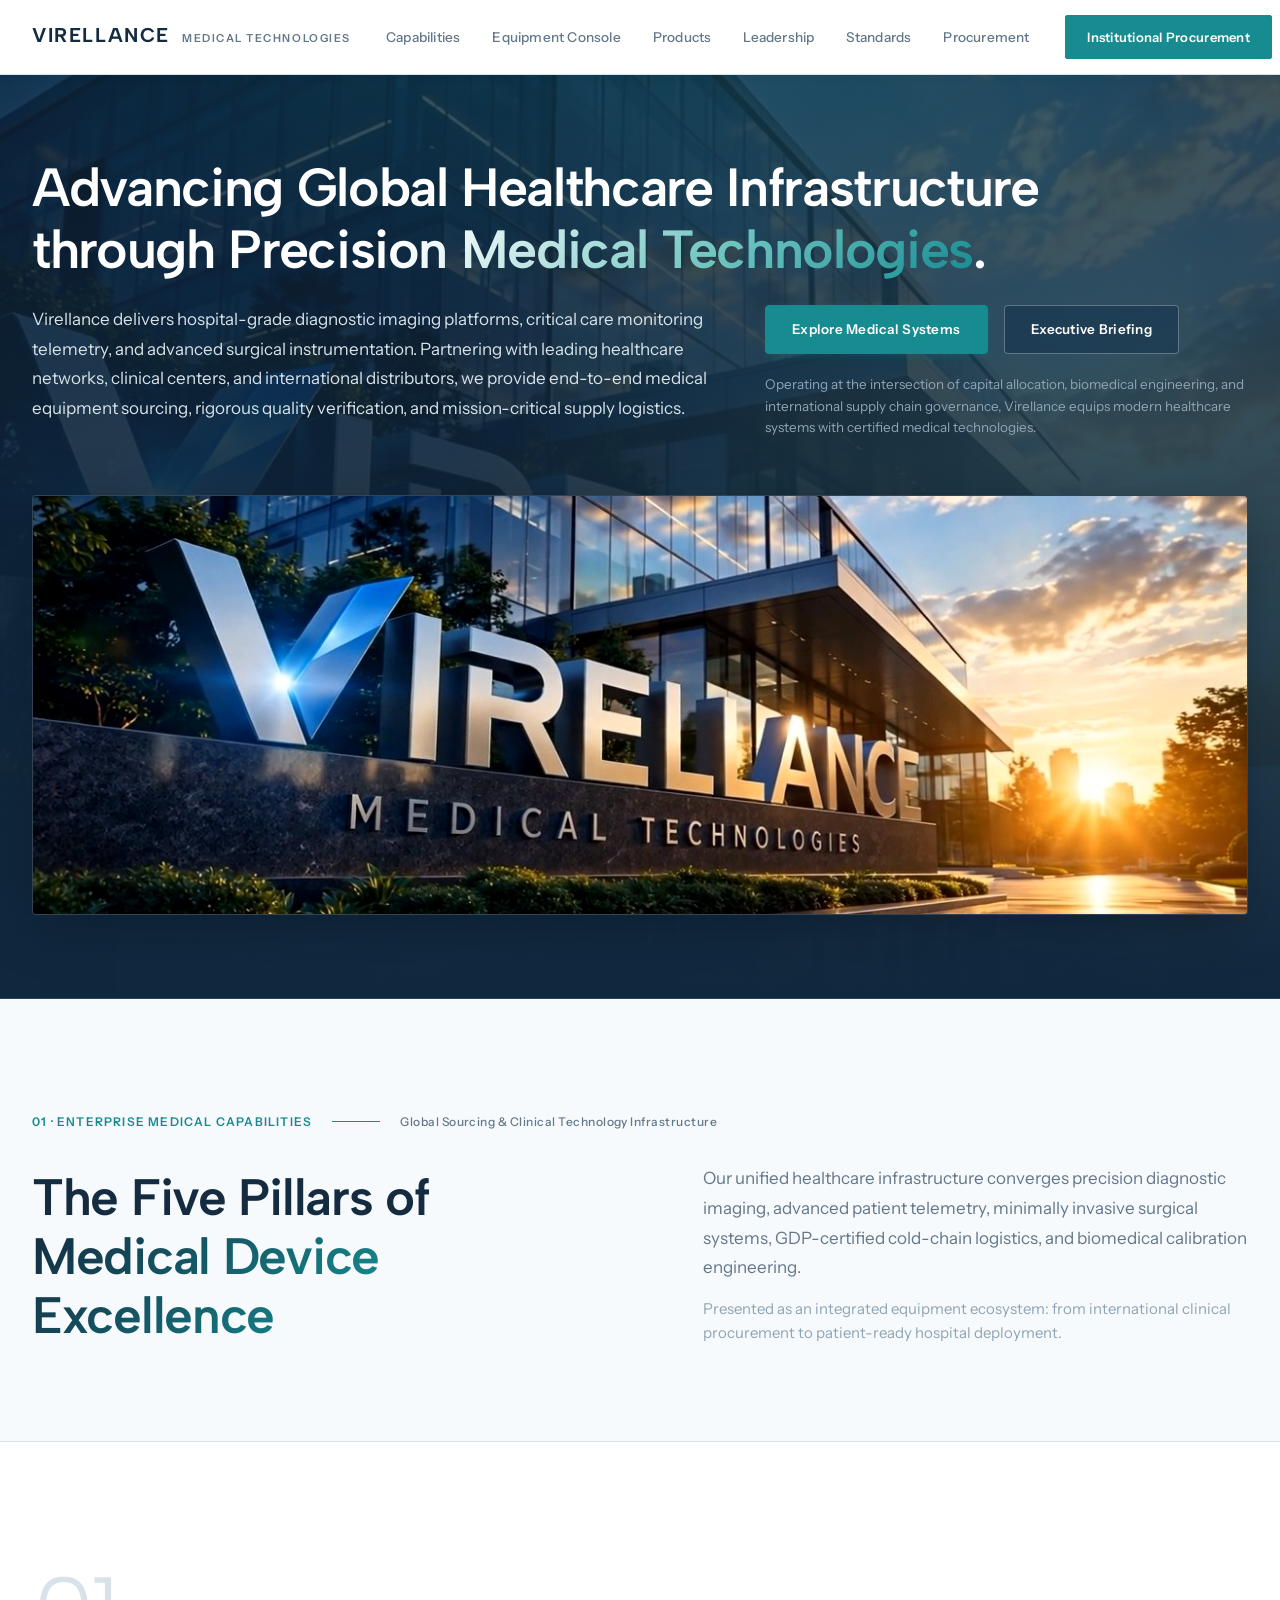
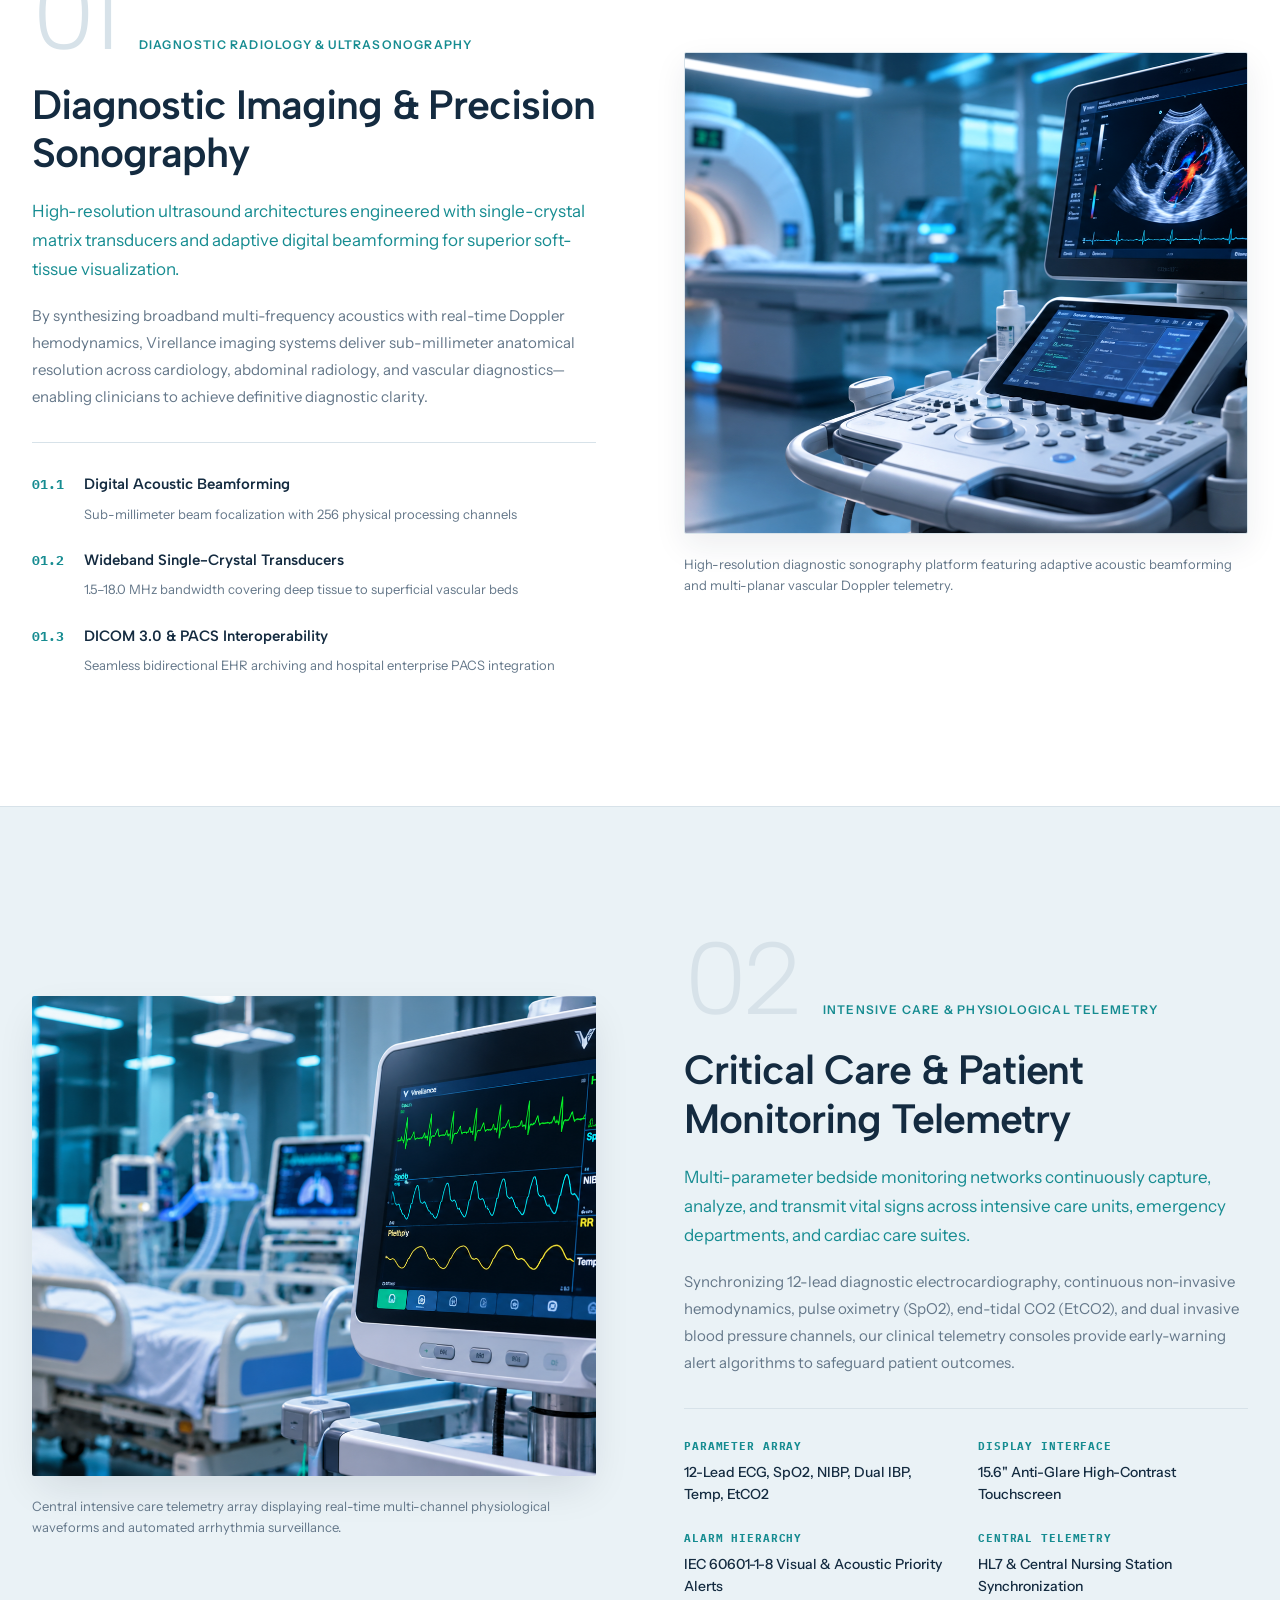
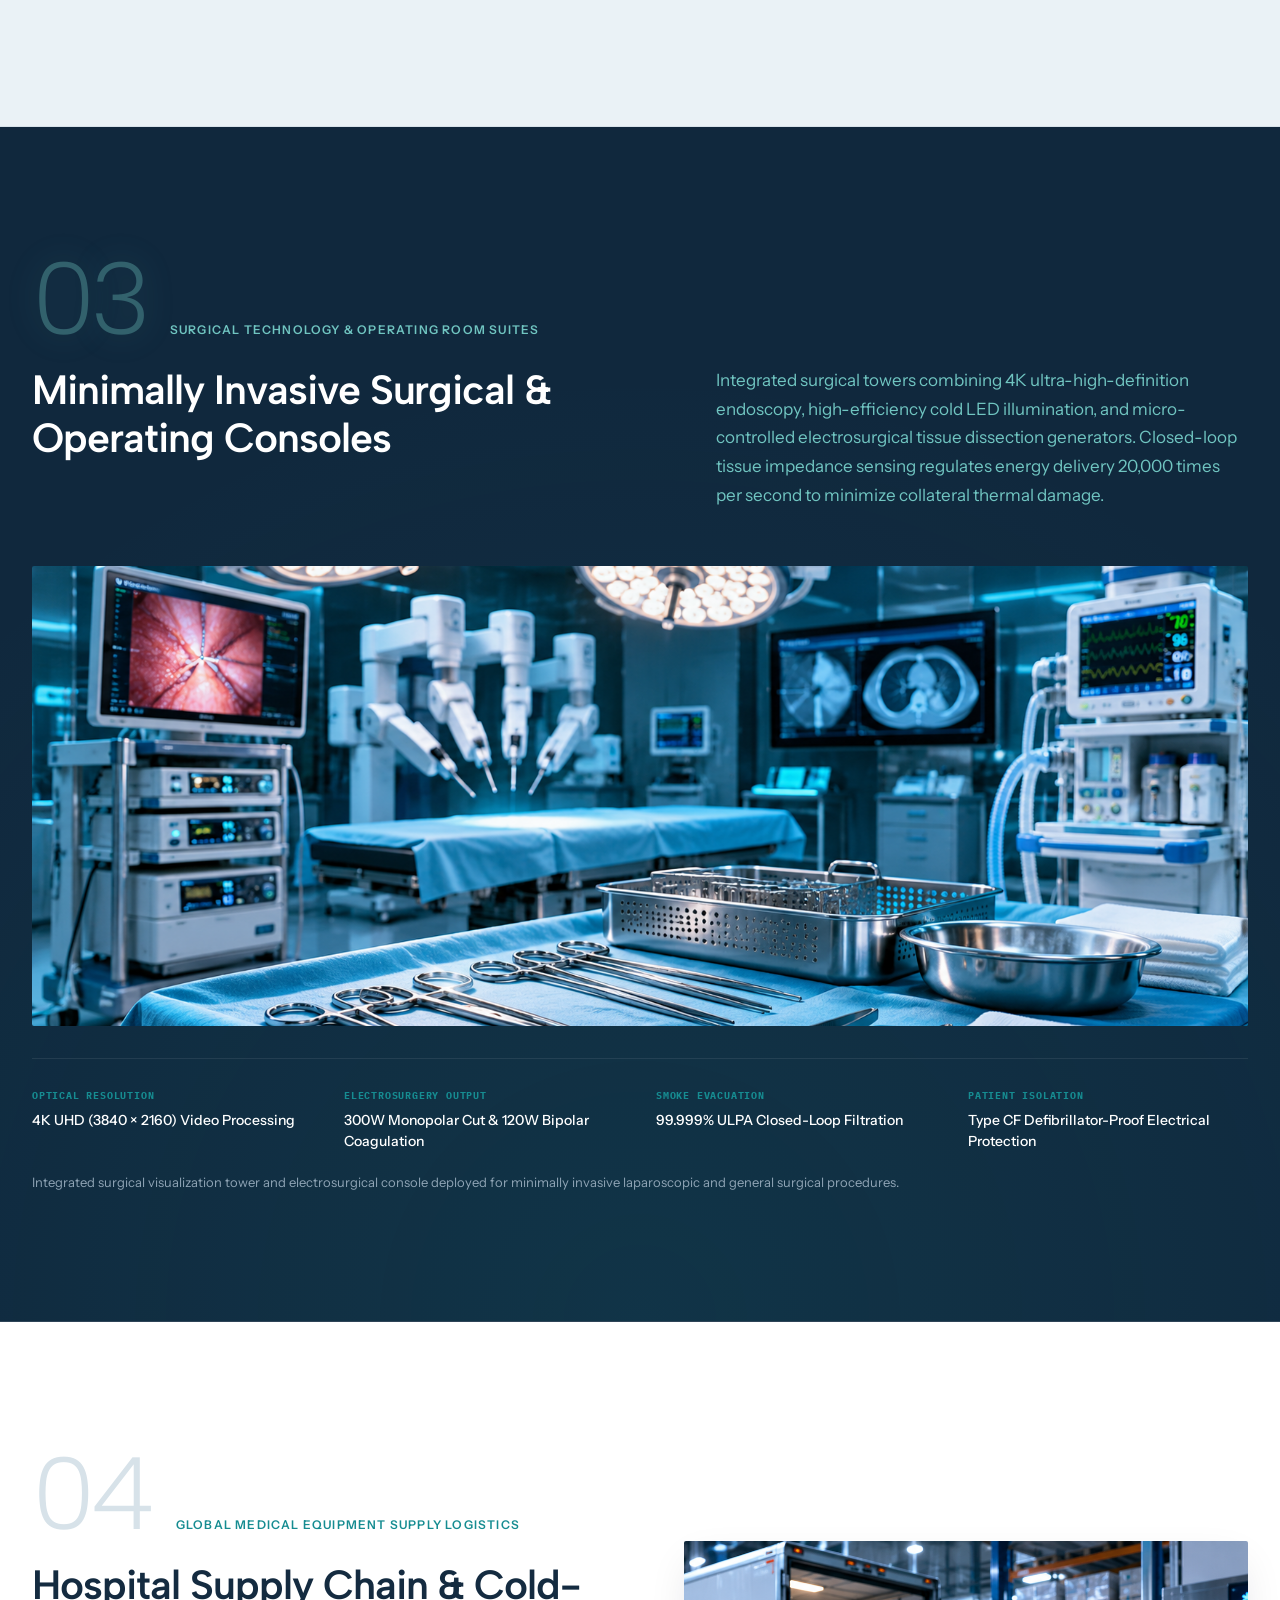
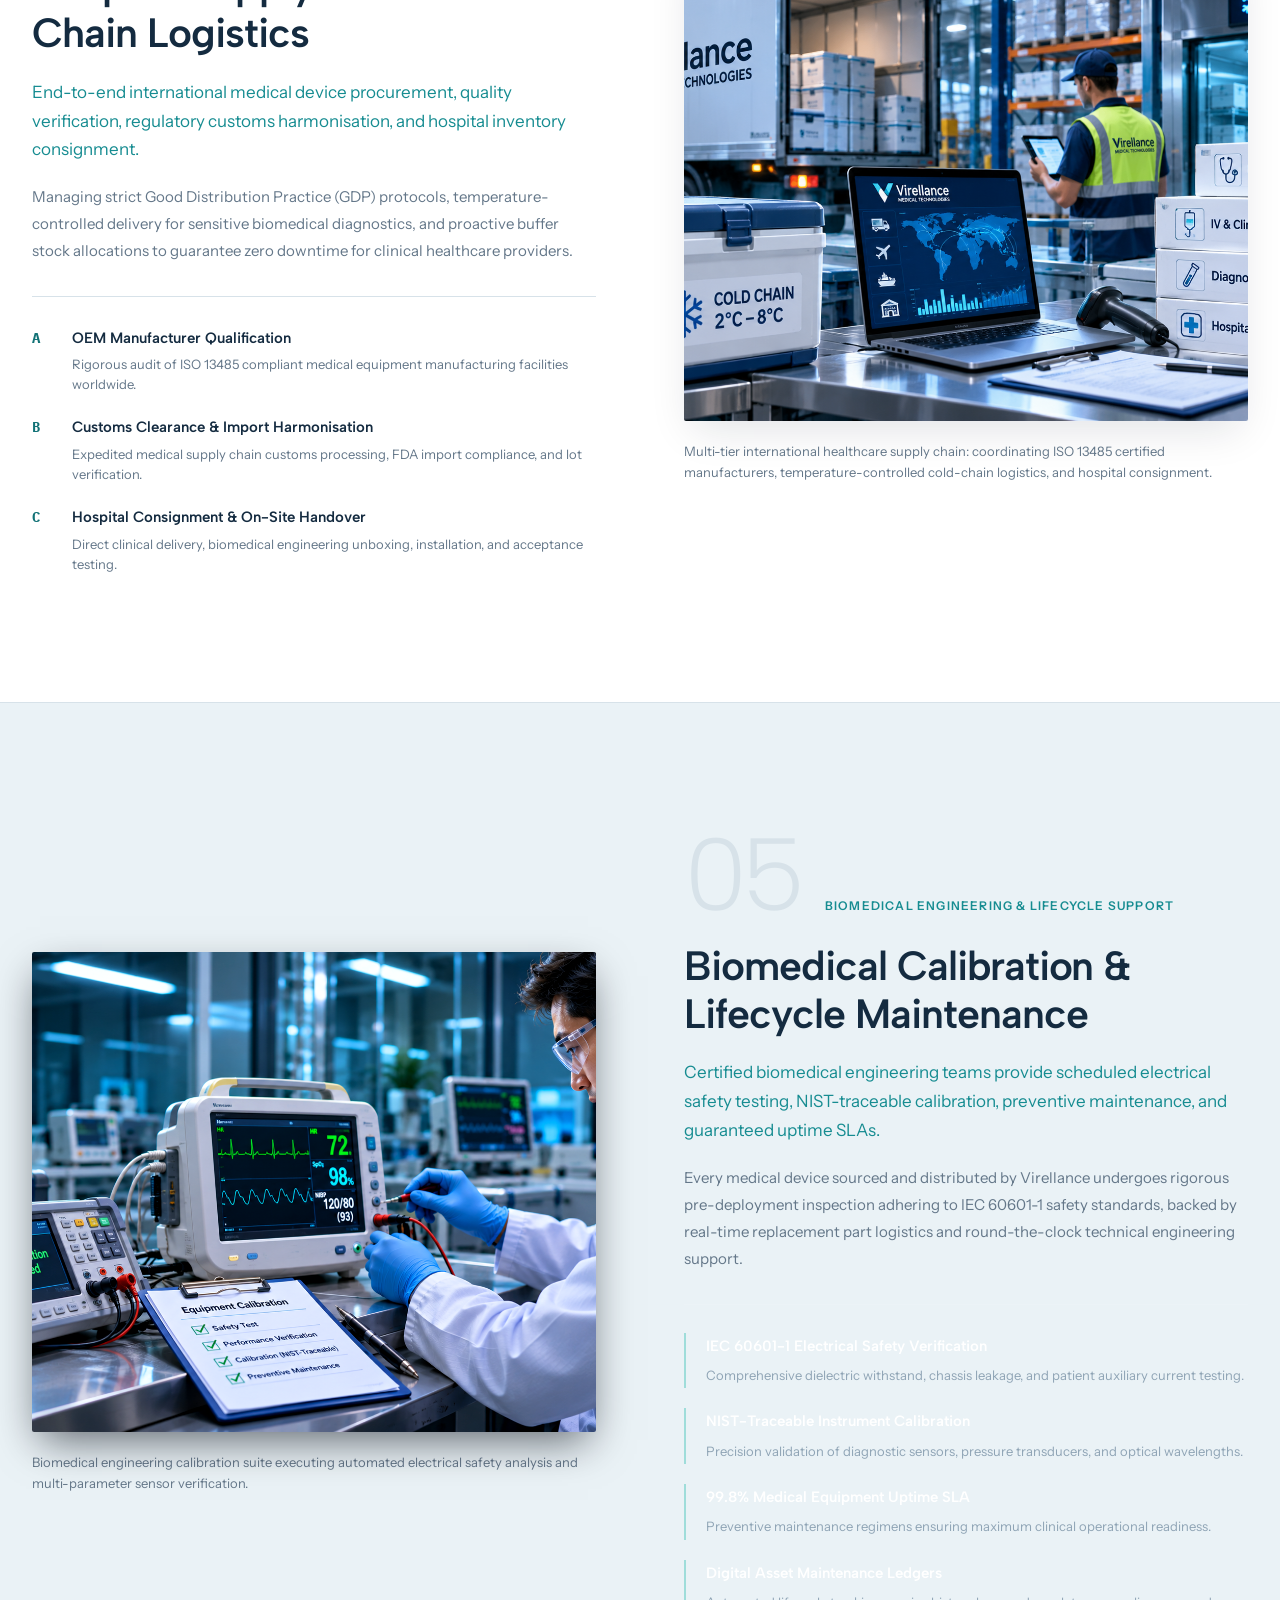
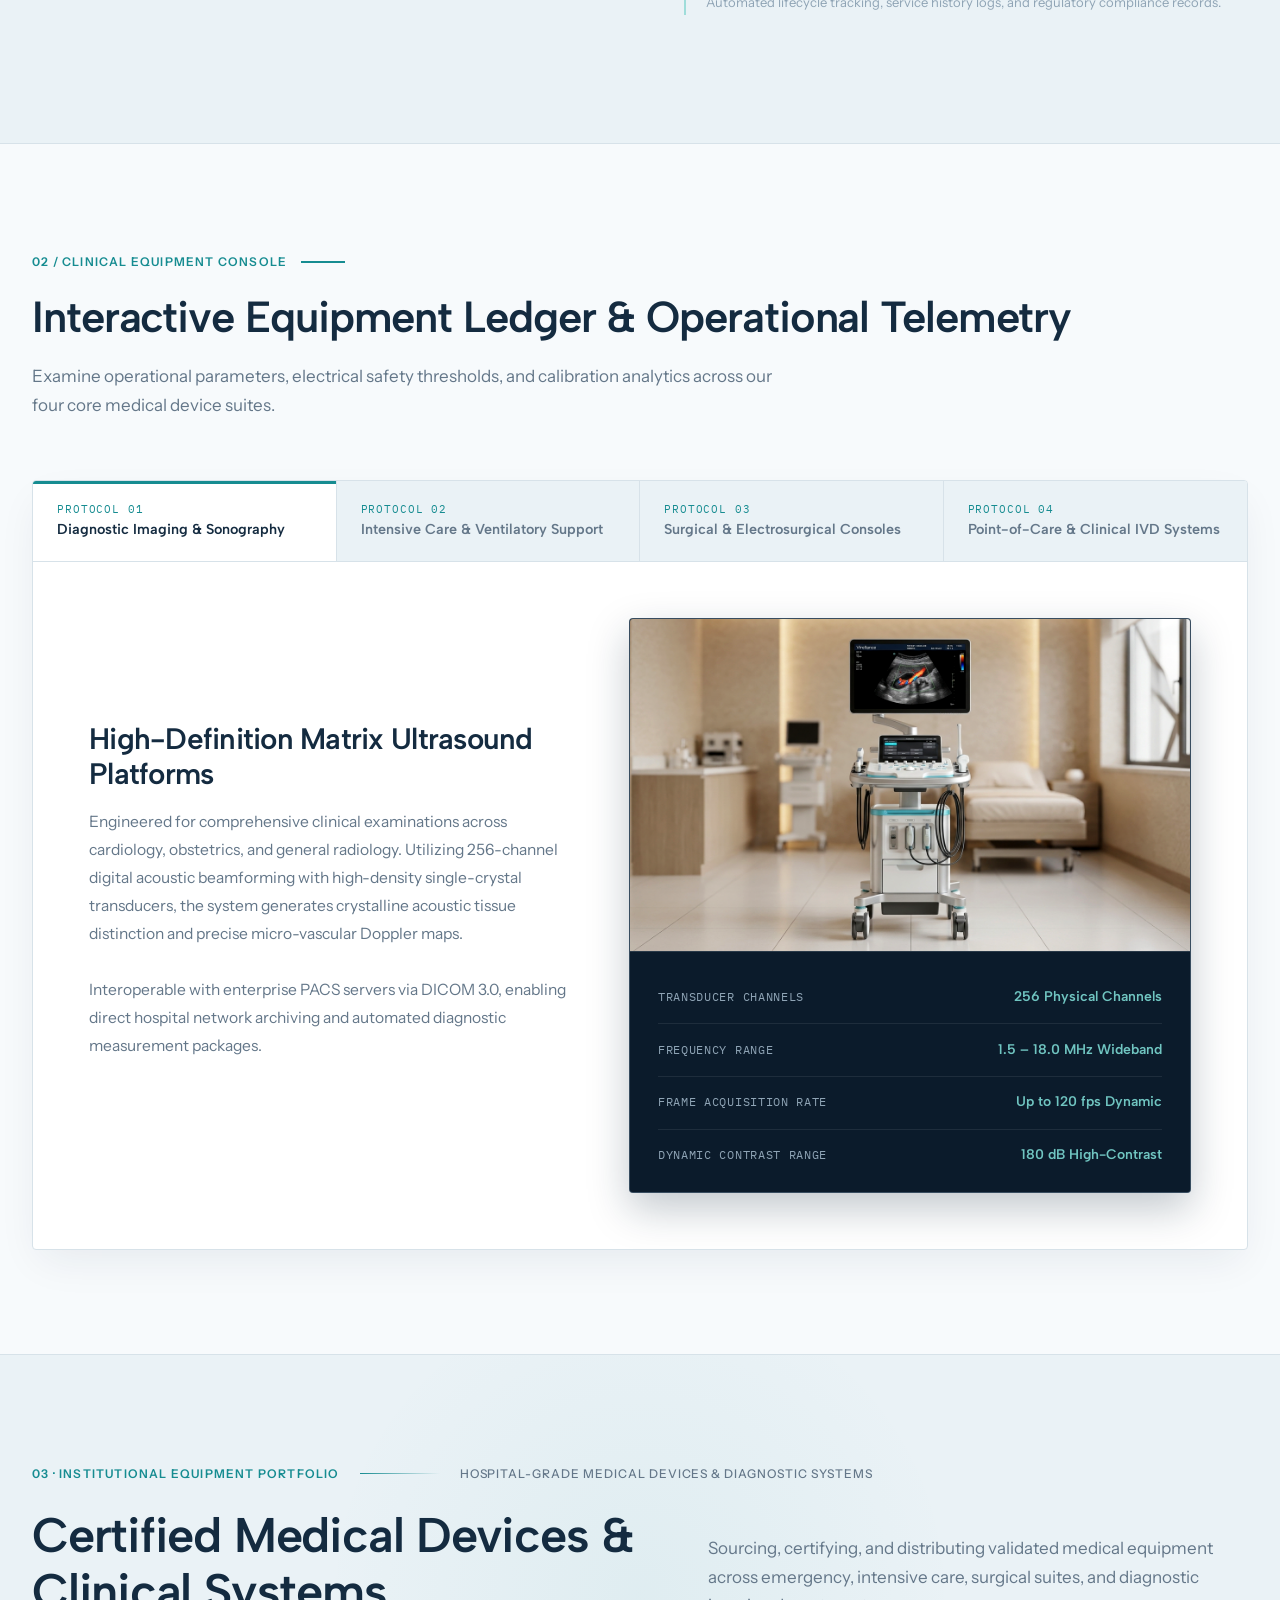
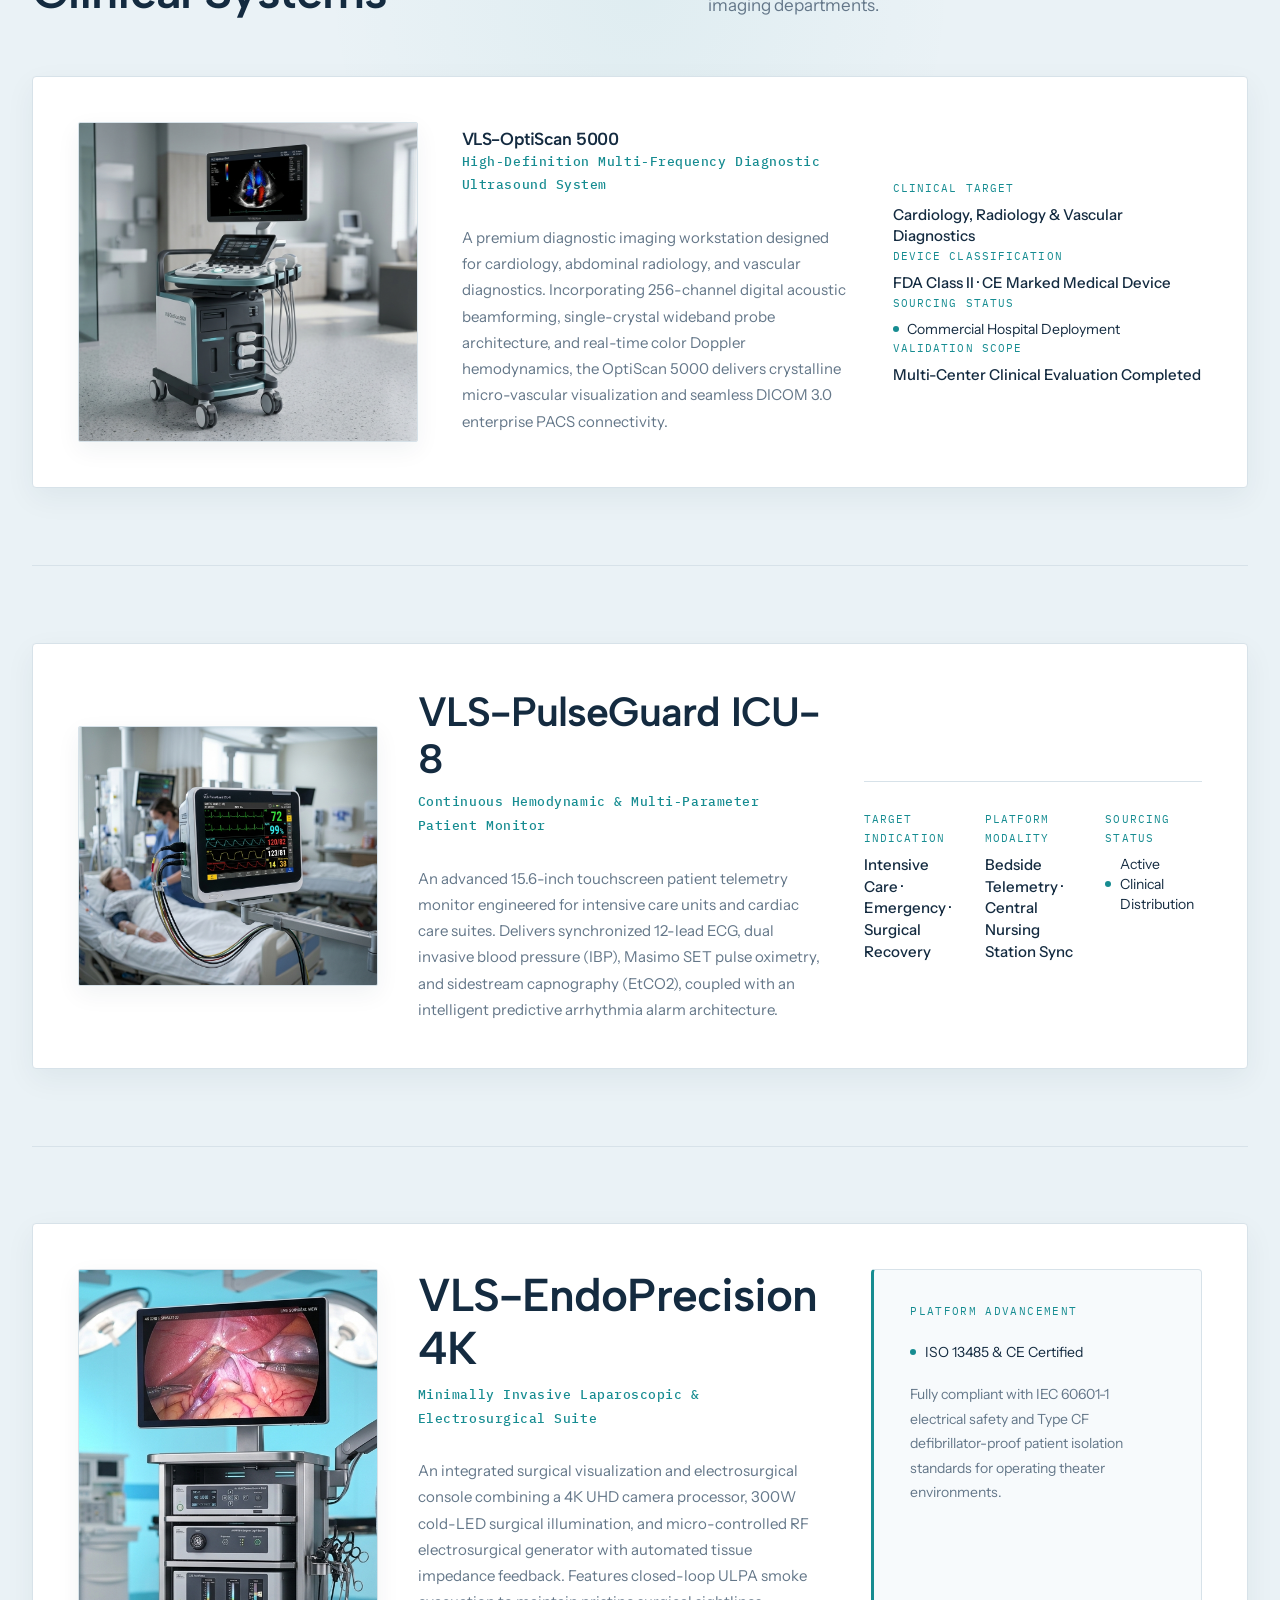
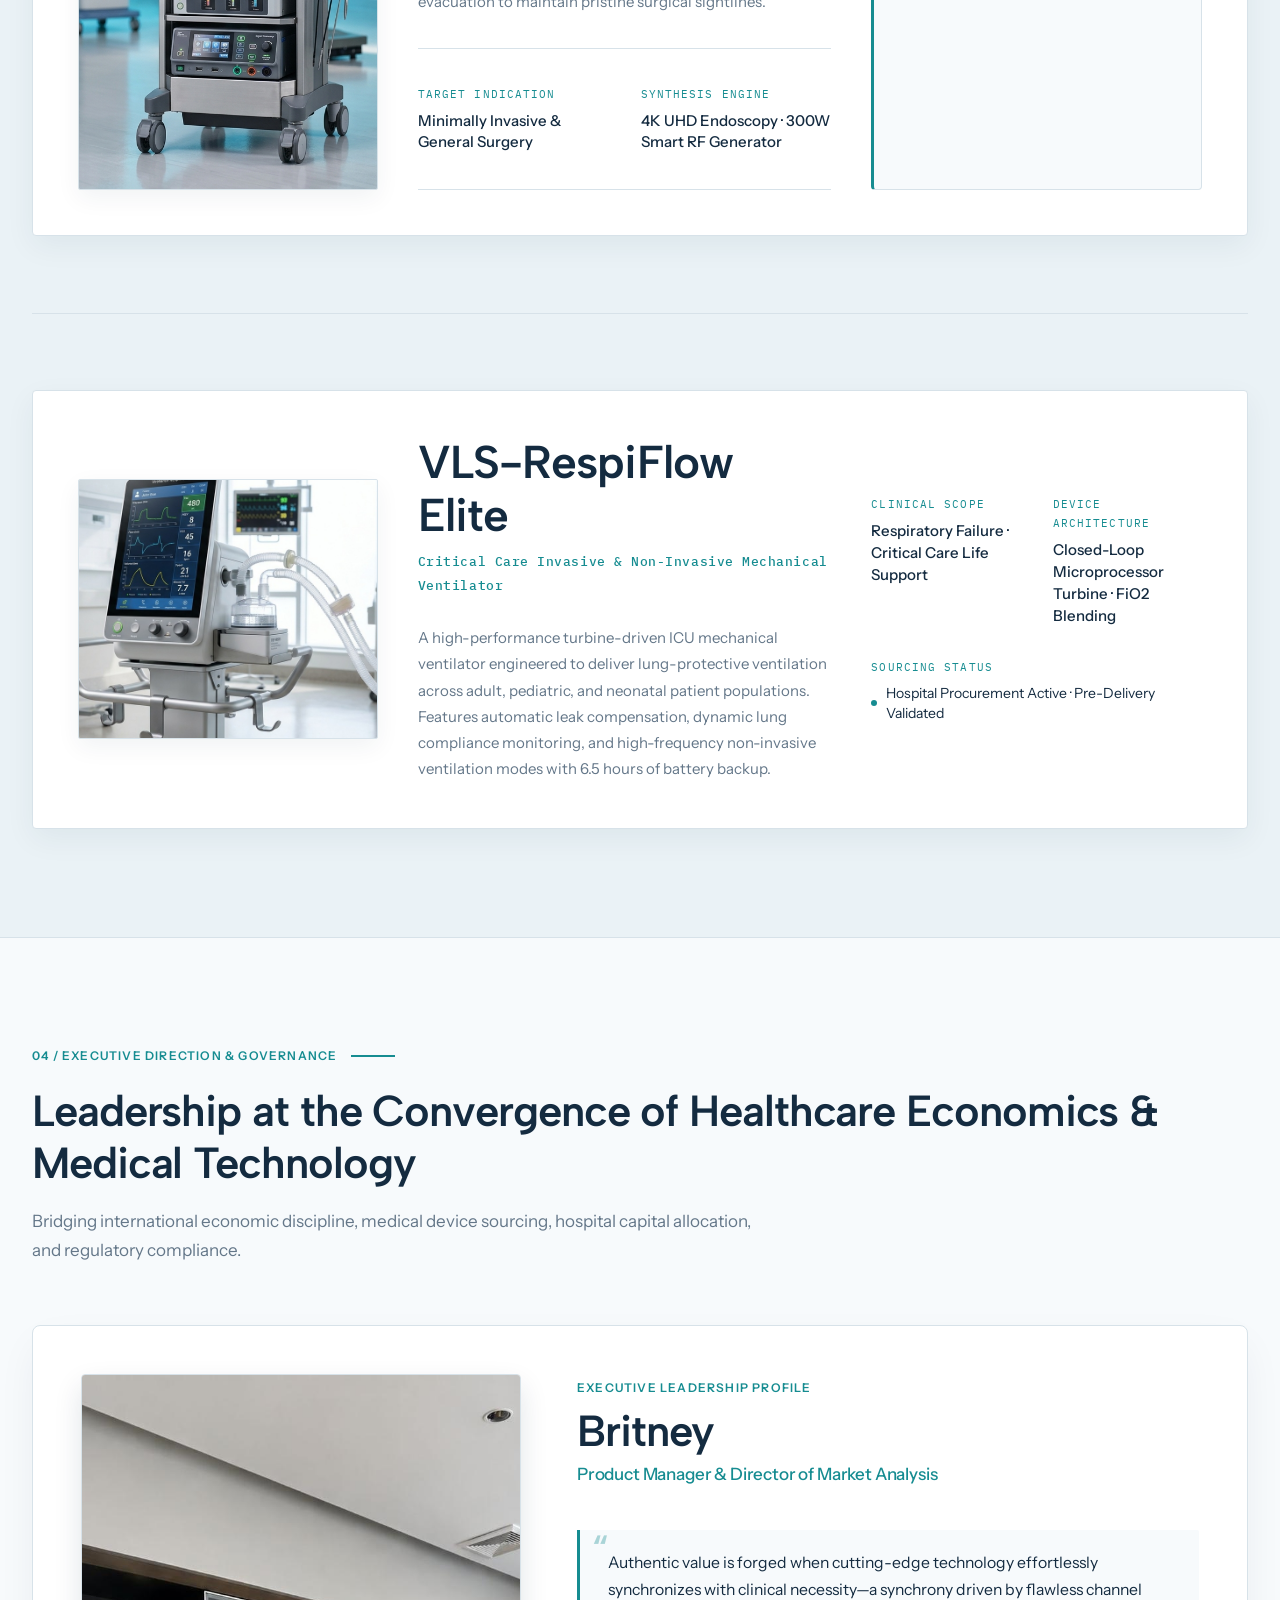
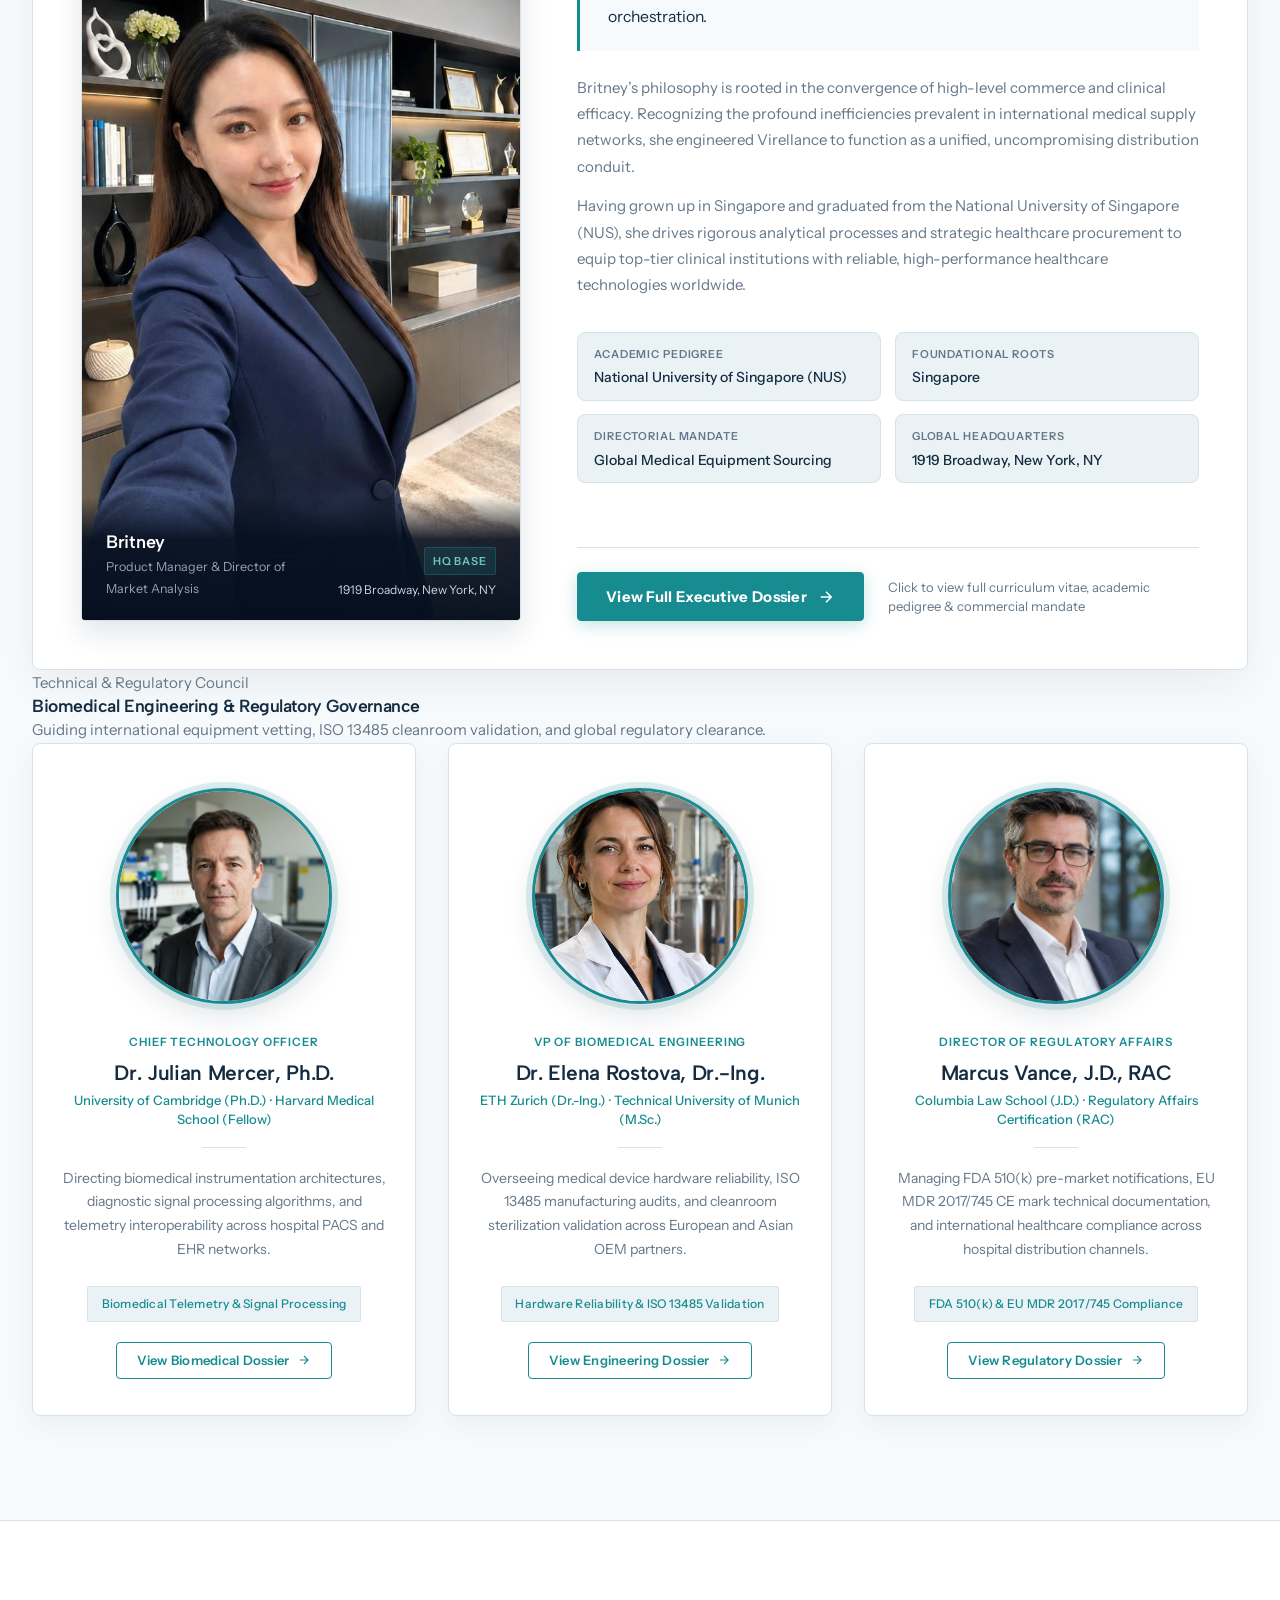
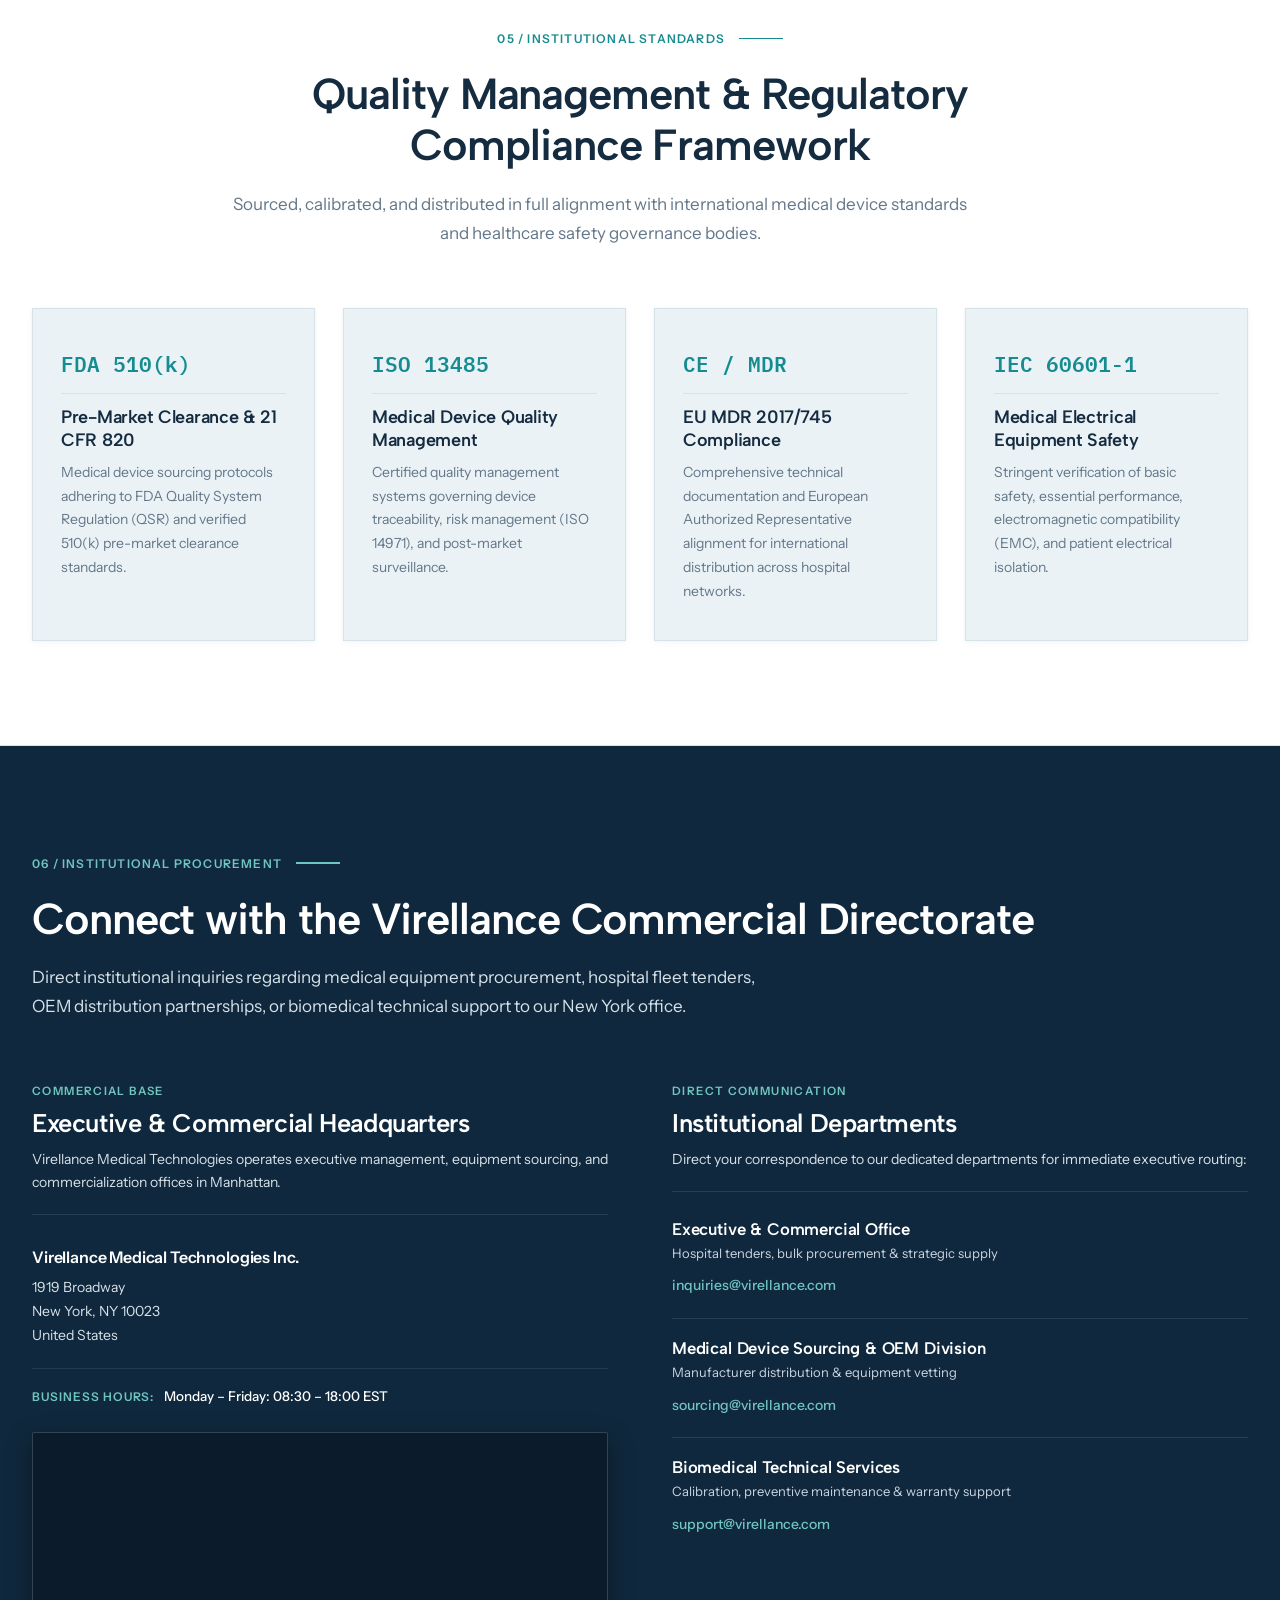
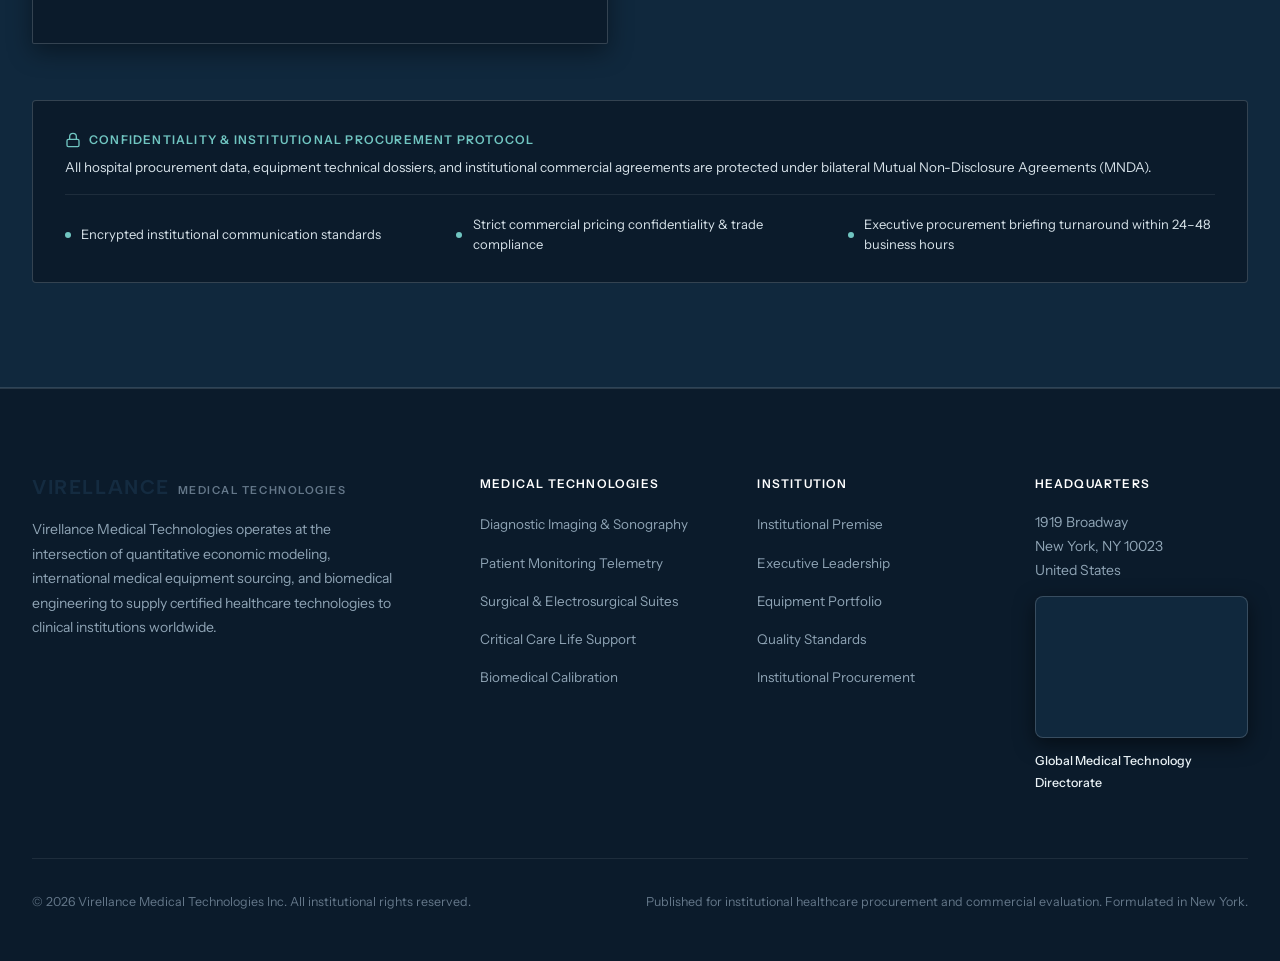
==== commit 013b35d6: "Update index.html" ====
--- a/index.html
+++ b/index.html
@@ -17,8 +17,8 @@
   <meta property="og:title" content="Virellance Medical Technologies &mdash; International Medical Equipment &amp; Healthcare Systems">
   <meta property="og:description"
     content="Advanced clinical diagnostic equipment, patient monitoring telemetry, and global healthcare supply chain infrastructure.">
-  <meta property="og:image" content="https://codeandcrafted.github.io/Virellance/assets/Preview.png?v=2">
-  <meta property="og:image:secure_url" content="https://codeandcrafted.github.io/Virellance/assets/Preview.png?v=2">
+  <meta property="og:image" content="https://zielstack.github.io/Virellance/assets/Preview.png?v=2">
+  <meta property="og:image:secure_url" content="https://zielstack.github.io/Virellance/assets/Preview.png?v=2">
   <meta property="og:image:width" content="1672">
   <meta property="og:image:height" content="941">
   <meta property="og:image:type" content="image/png">
@@ -29,7 +29,7 @@
   <meta name="twitter:title" content="Virellance Medical Technologies &mdash; International Medical Equipment &amp; Healthcare Systems">
   <meta name="twitter:description"
     content="Advanced clinical diagnostic equipment, patient monitoring telemetry, and global healthcare supply chain infrastructure.">
-  <meta name="twitter:image" content="https://codeandcrafted.github.io/Virellance/assets/Preview.png?v=2">
+  <meta name="twitter:image" content="https://zielstack.github.io/Virellance/assets/Preview.png?v=2">
 
   <!-- Favicon (Virellance Medical Technologies V-Heartbeat Crest) -->
   <link rel="icon" type="image/png" sizes="32x32" href="./assets/favicon-32x32.png">
@@ -1855,4 +1855,4 @@
   </script>
 </body>
 
-</html>+</html>
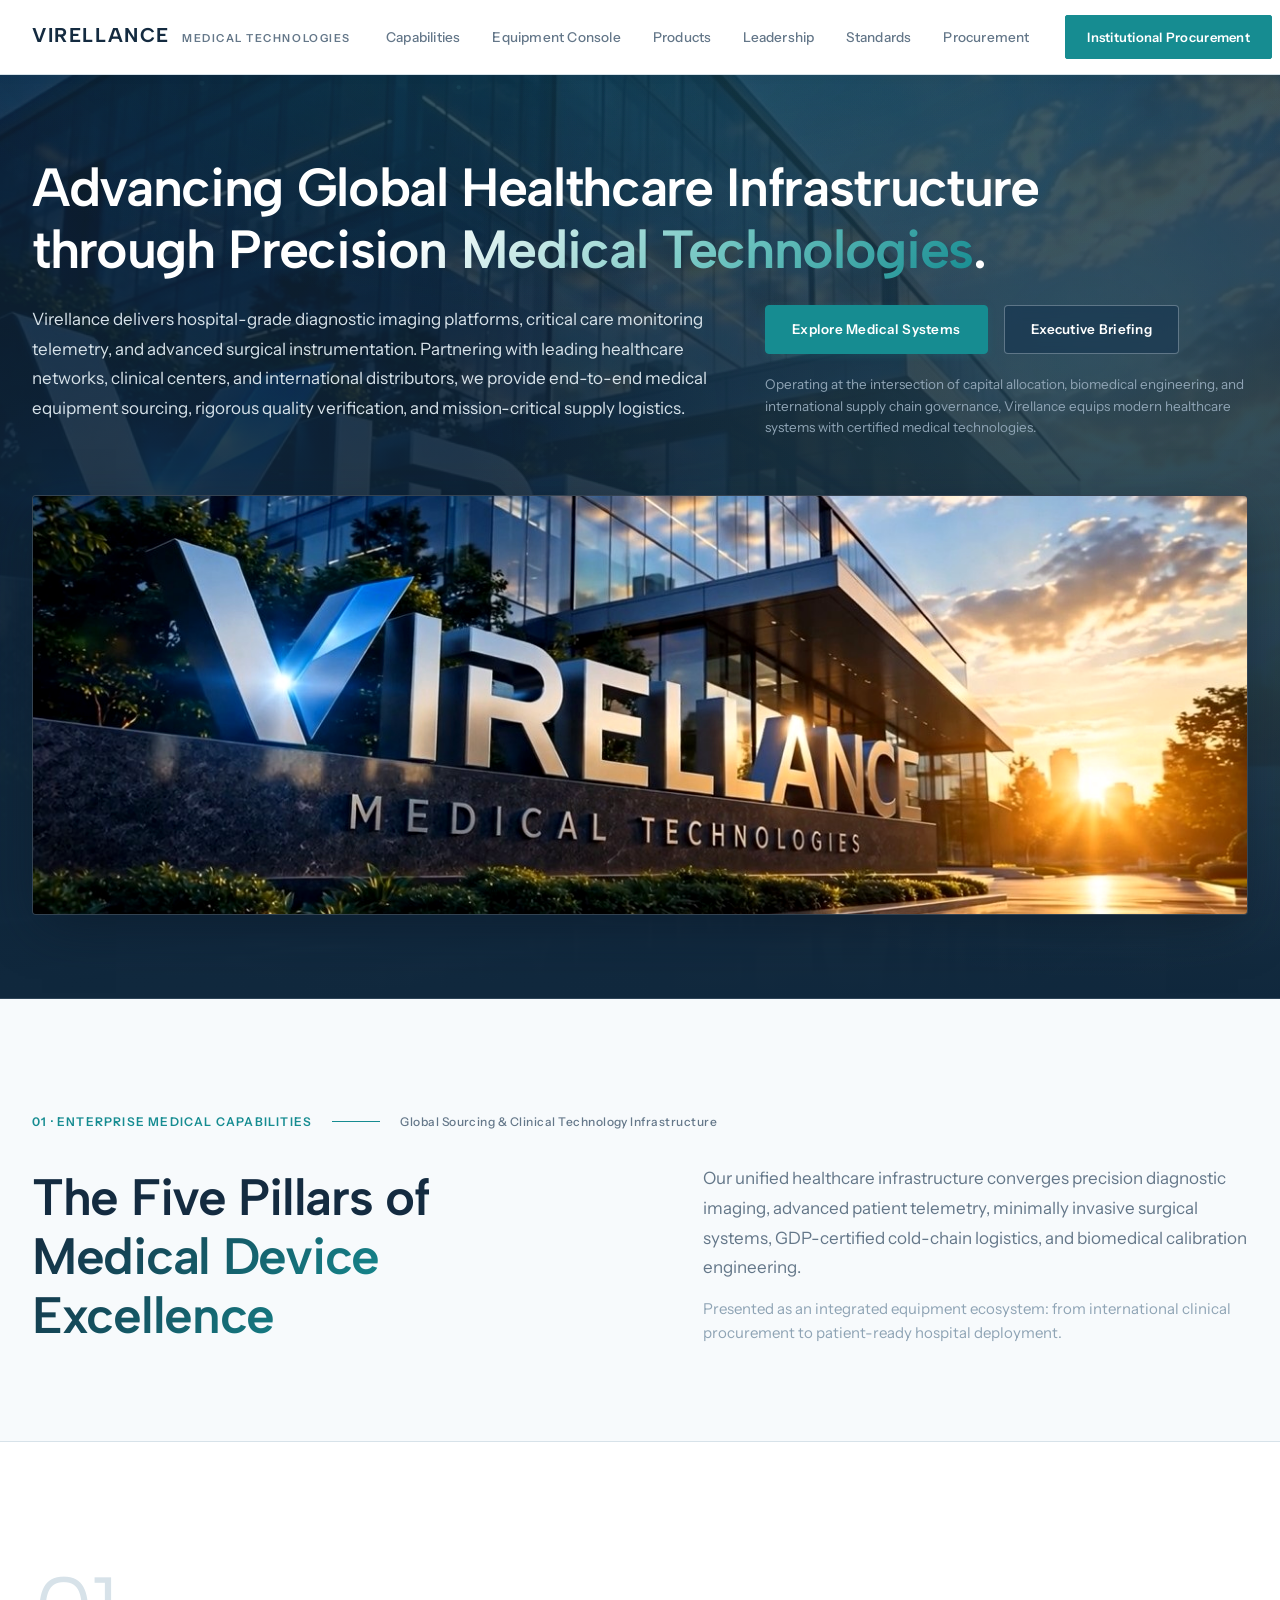
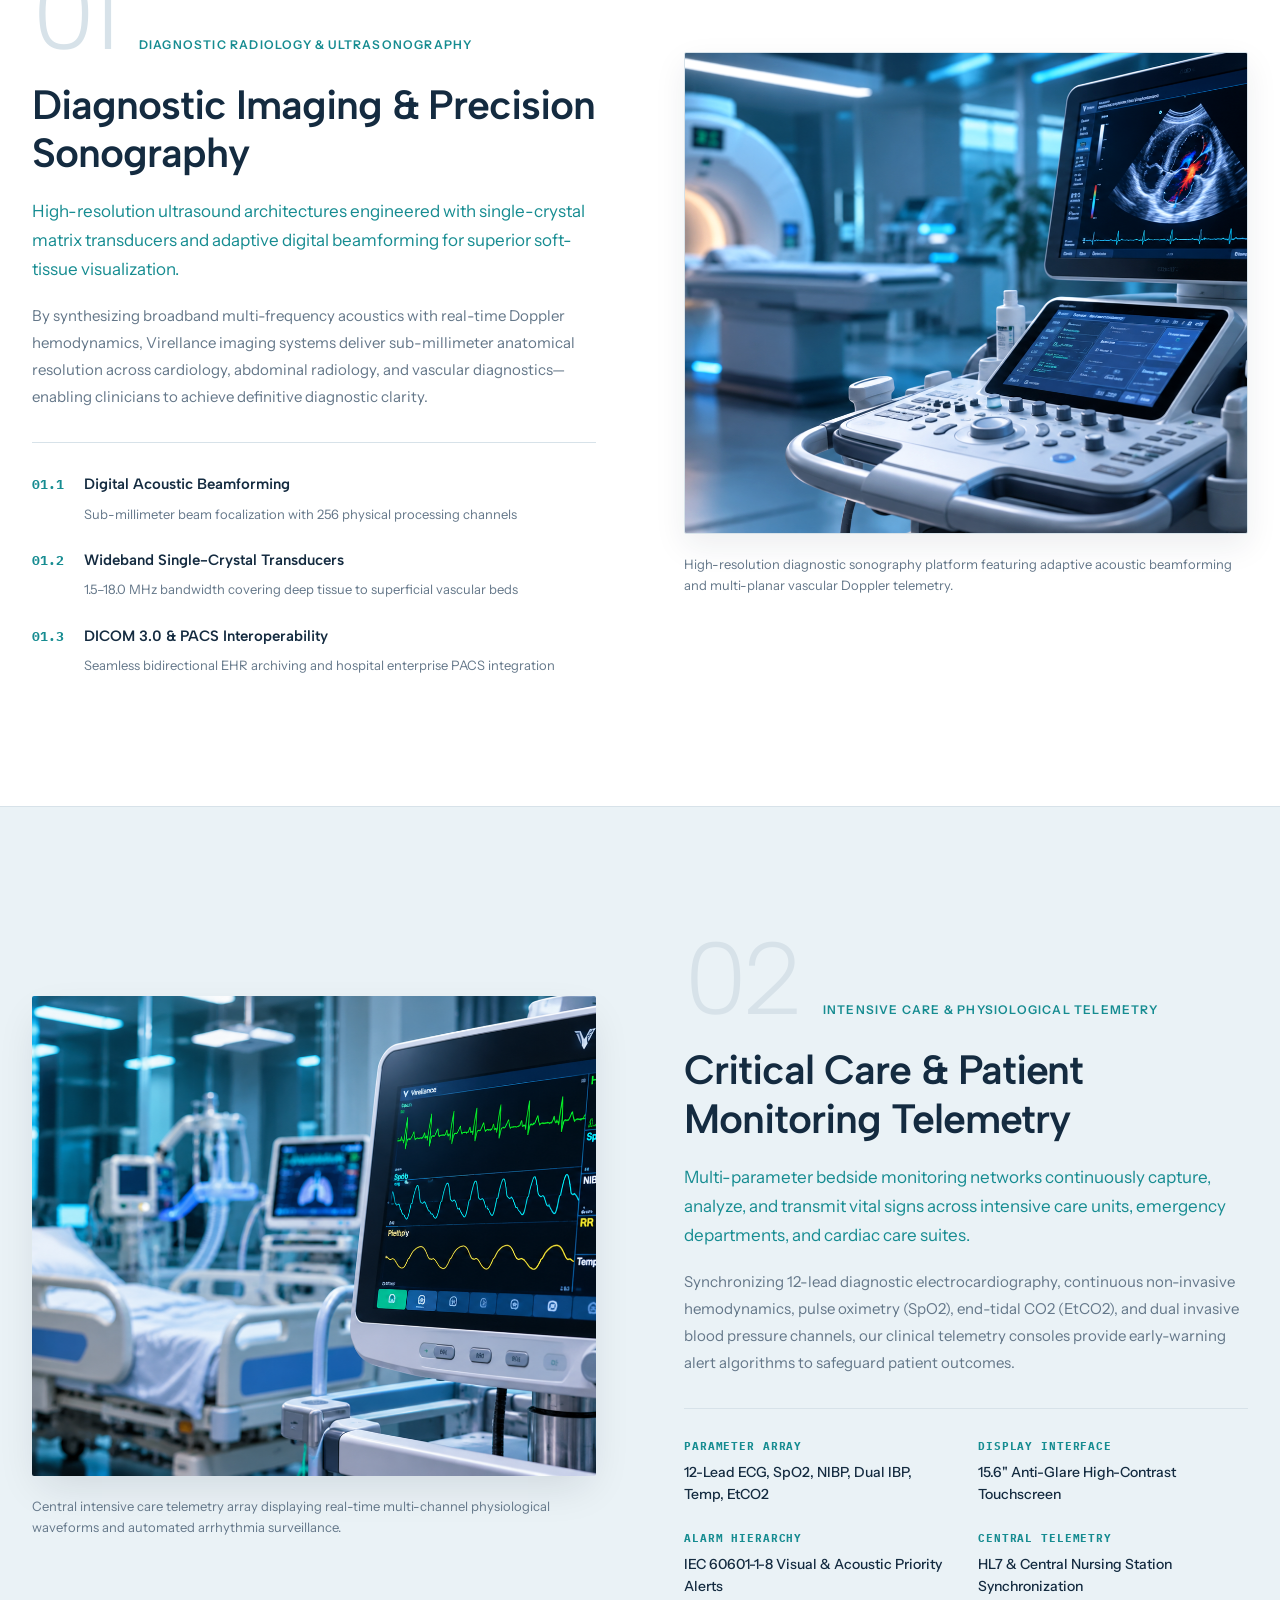
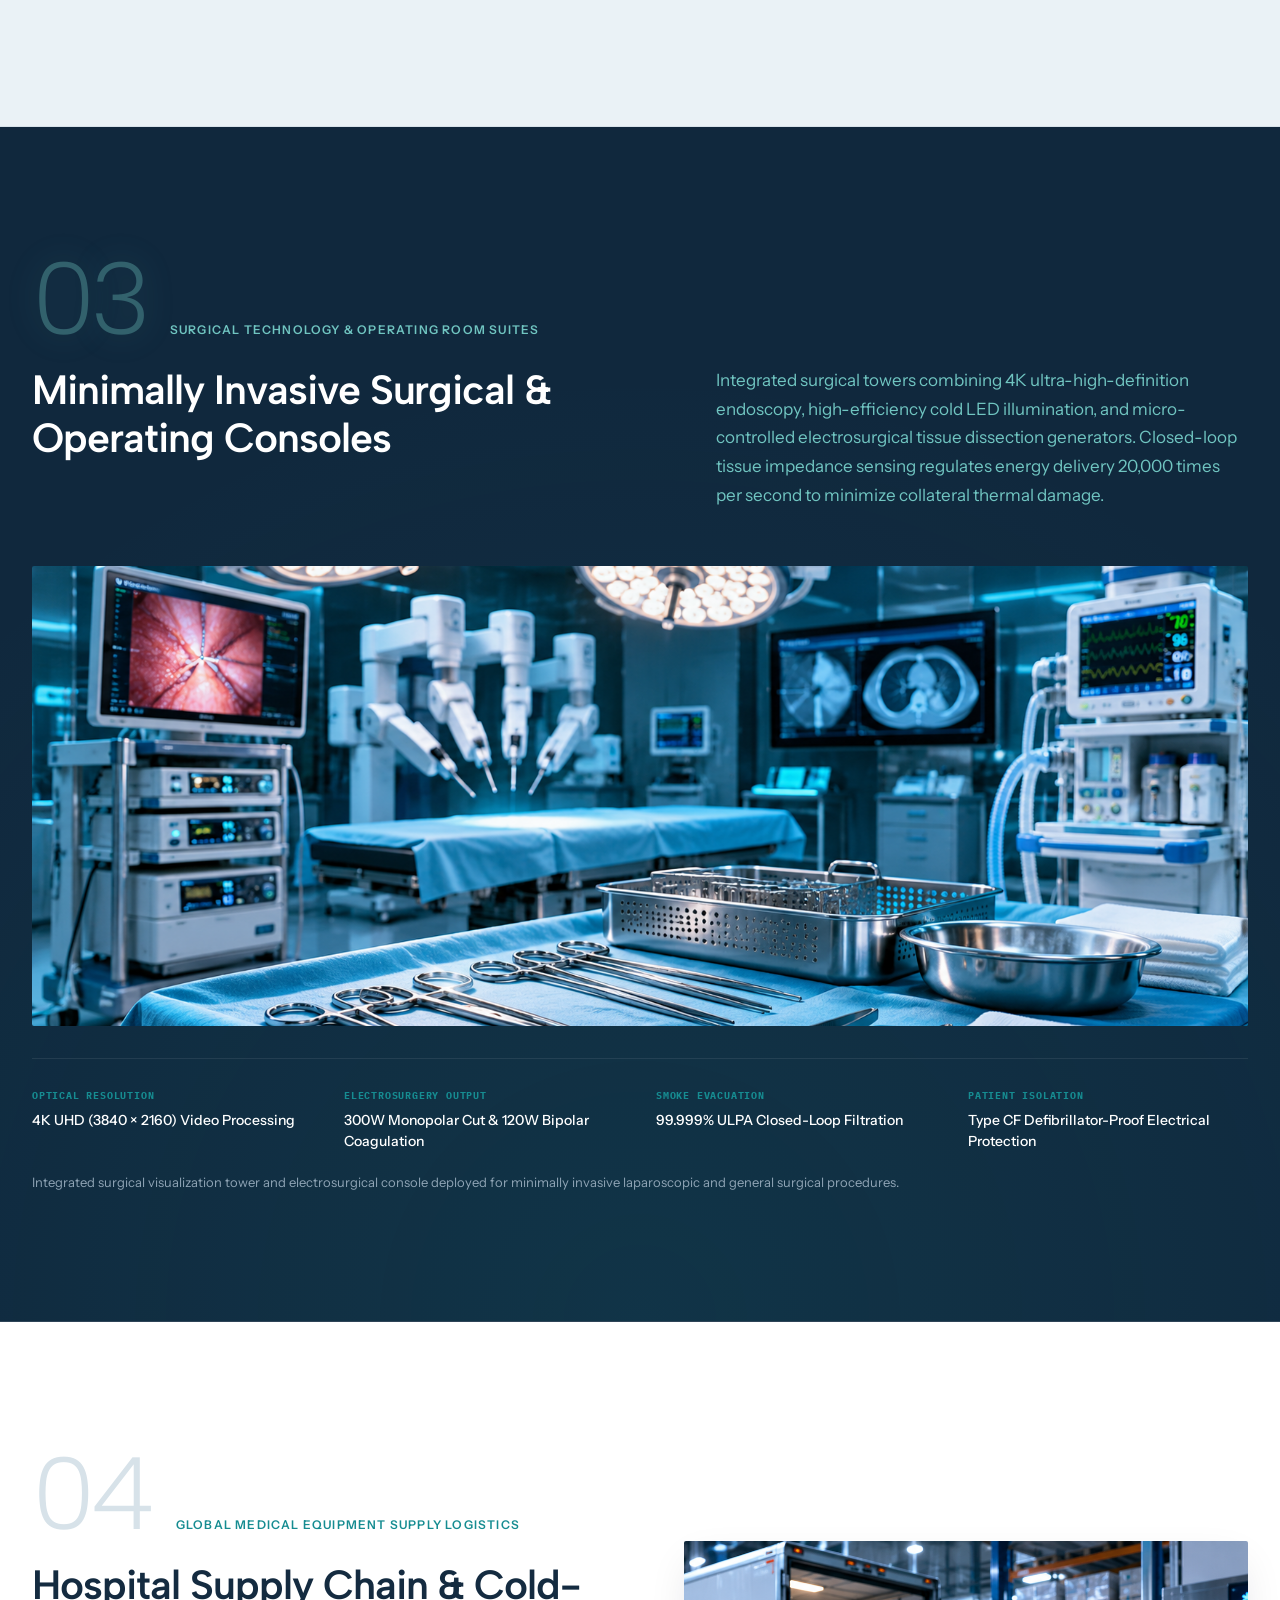
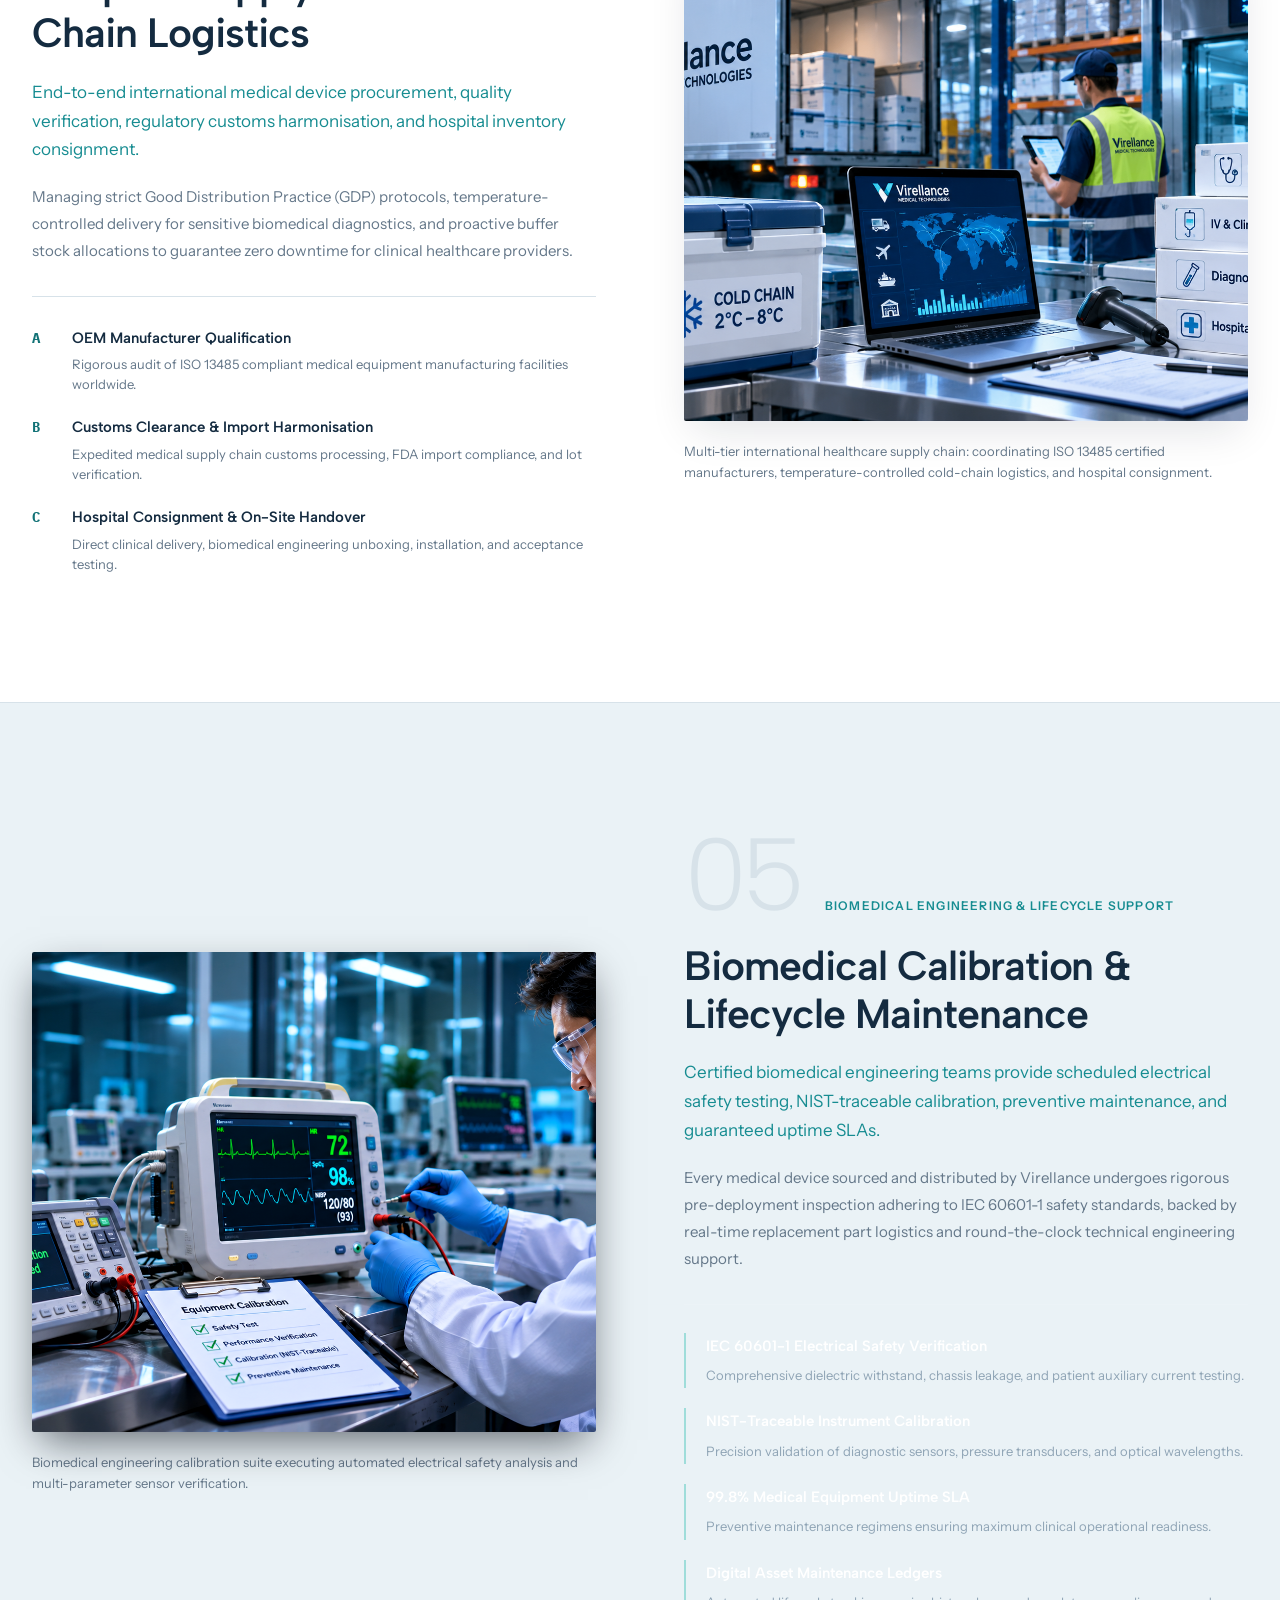
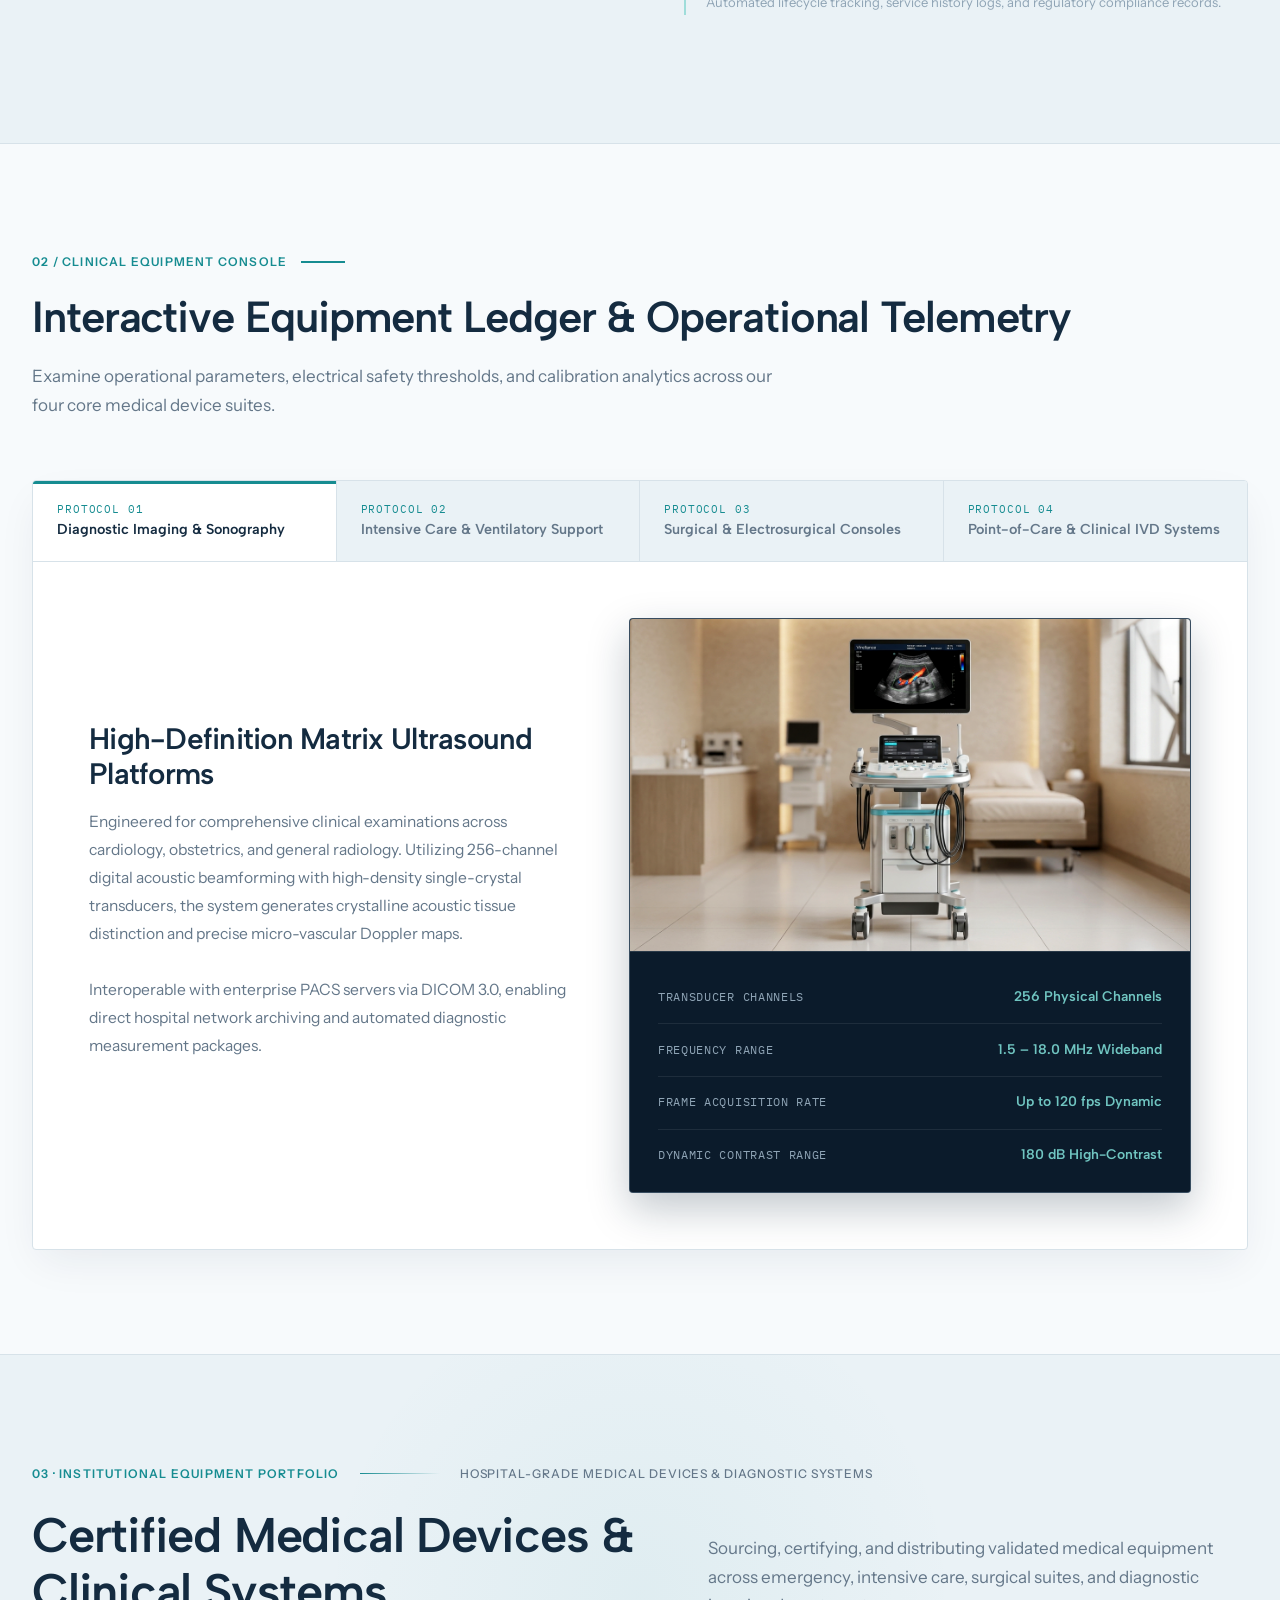
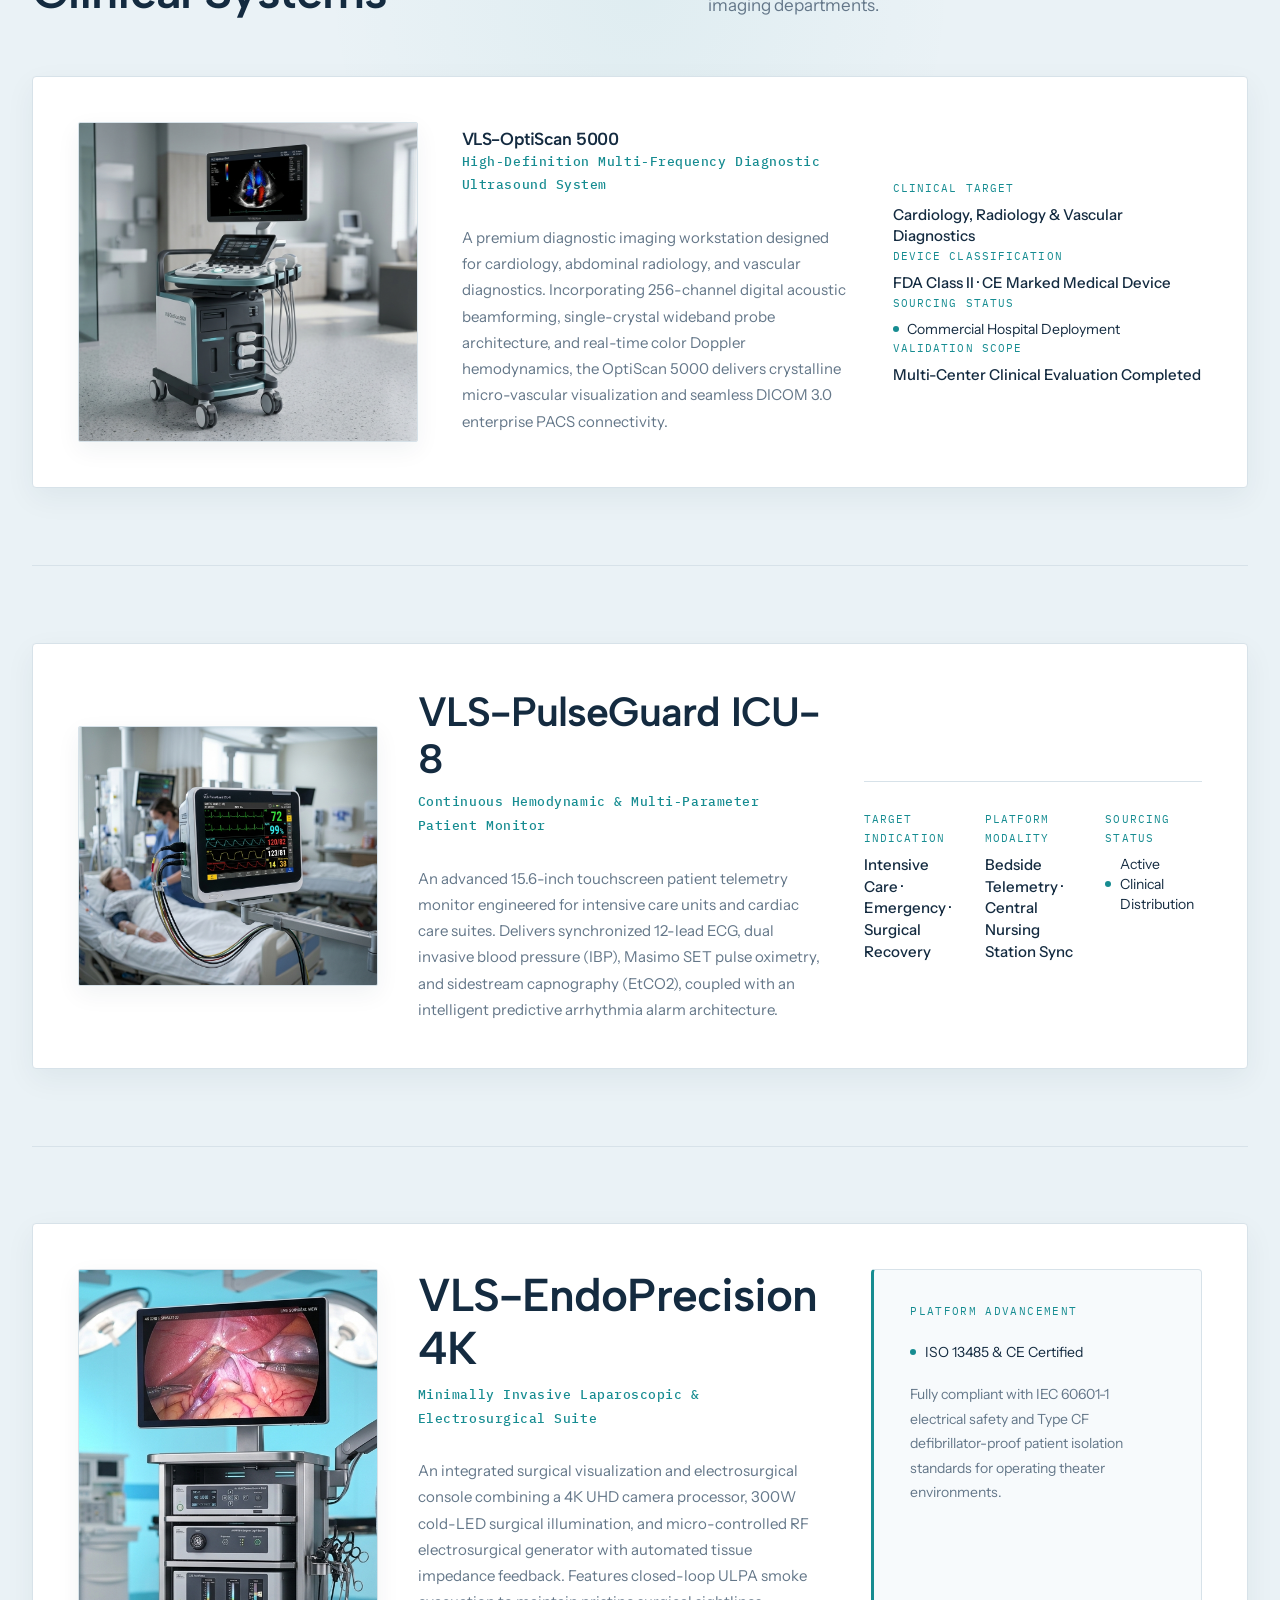
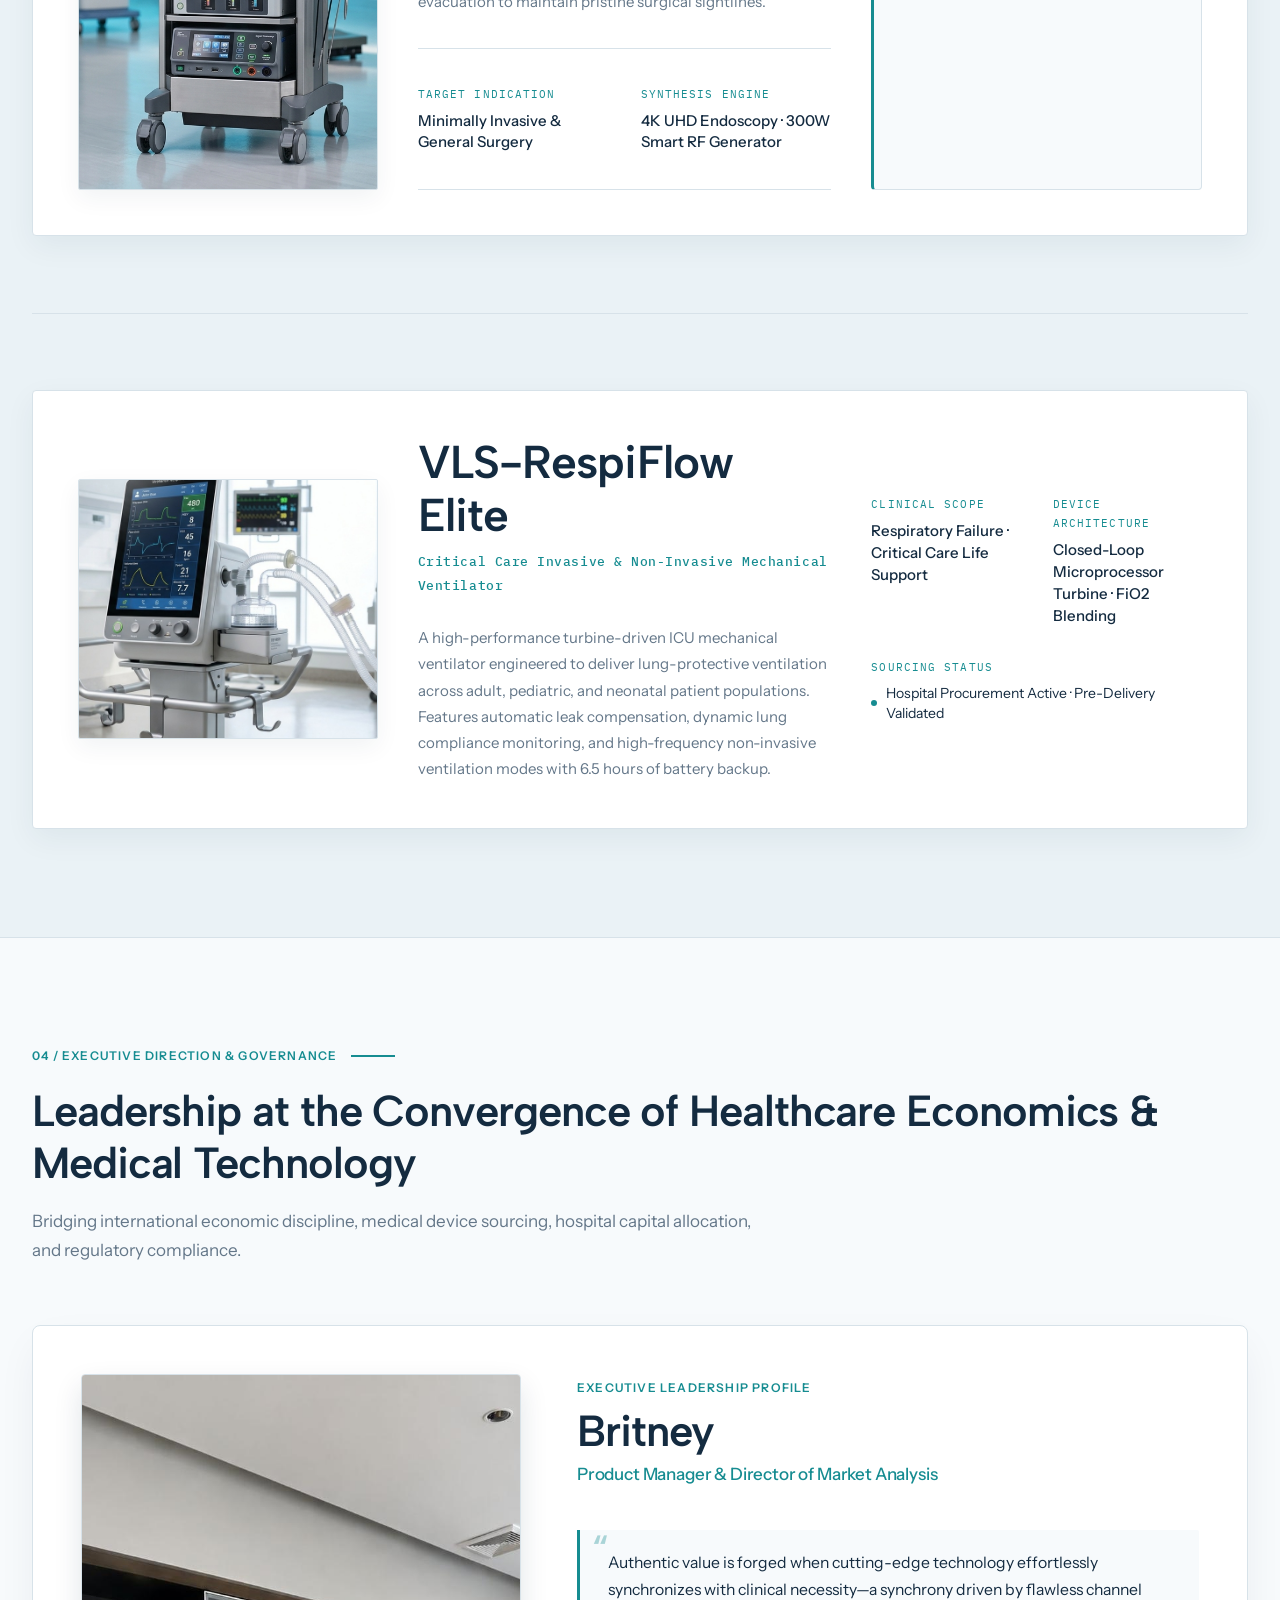
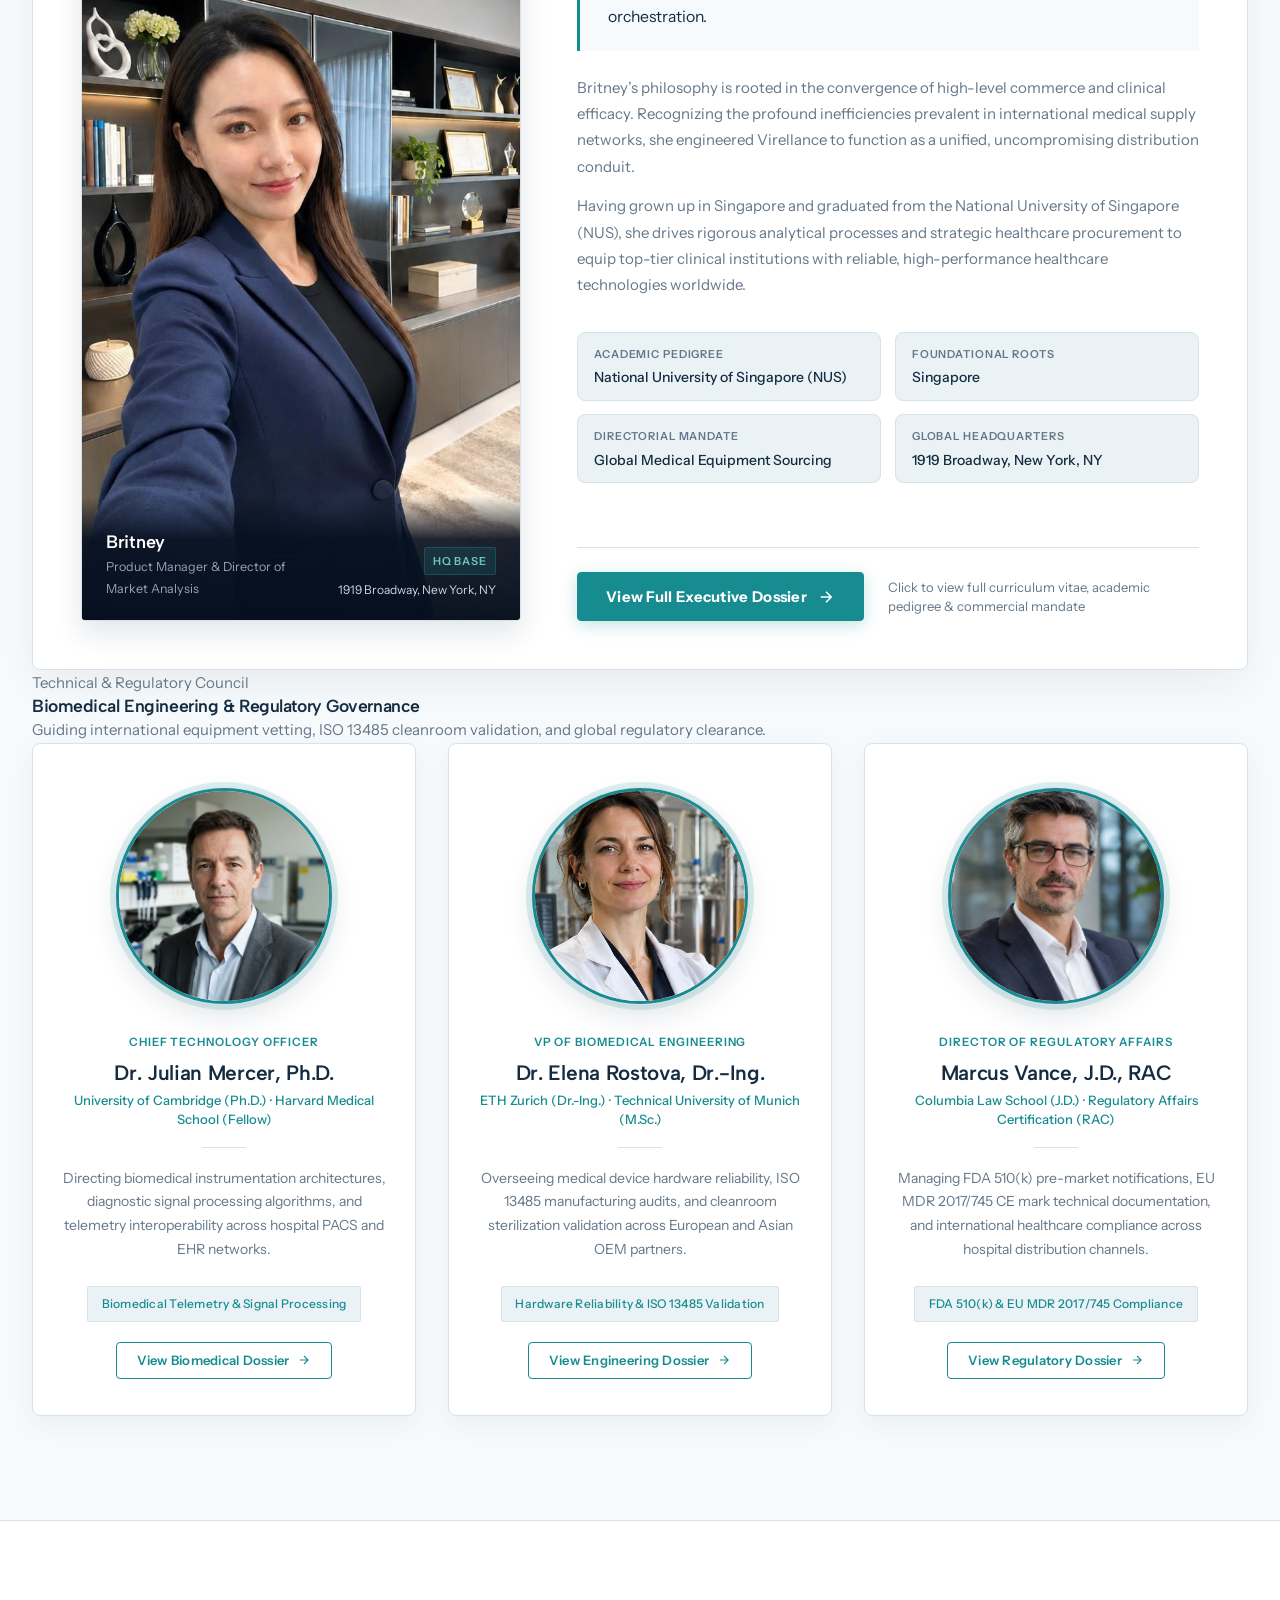
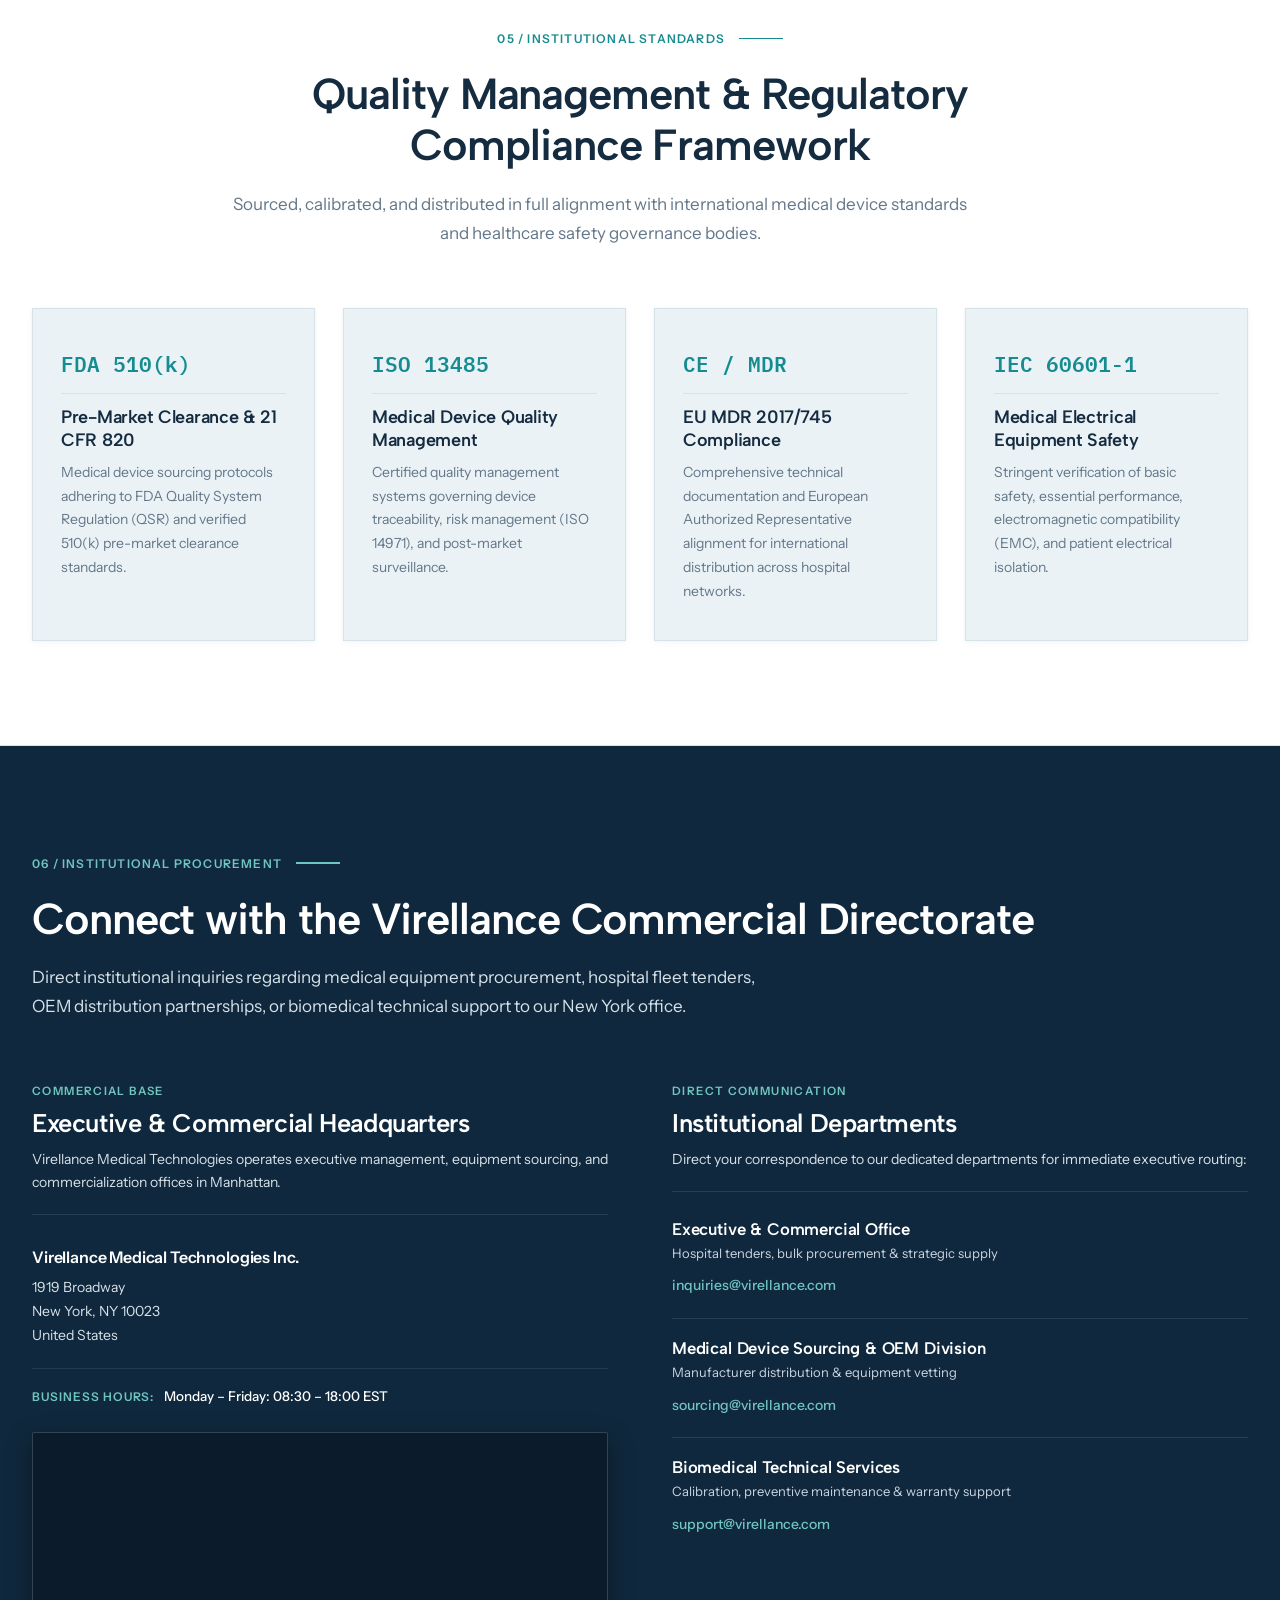
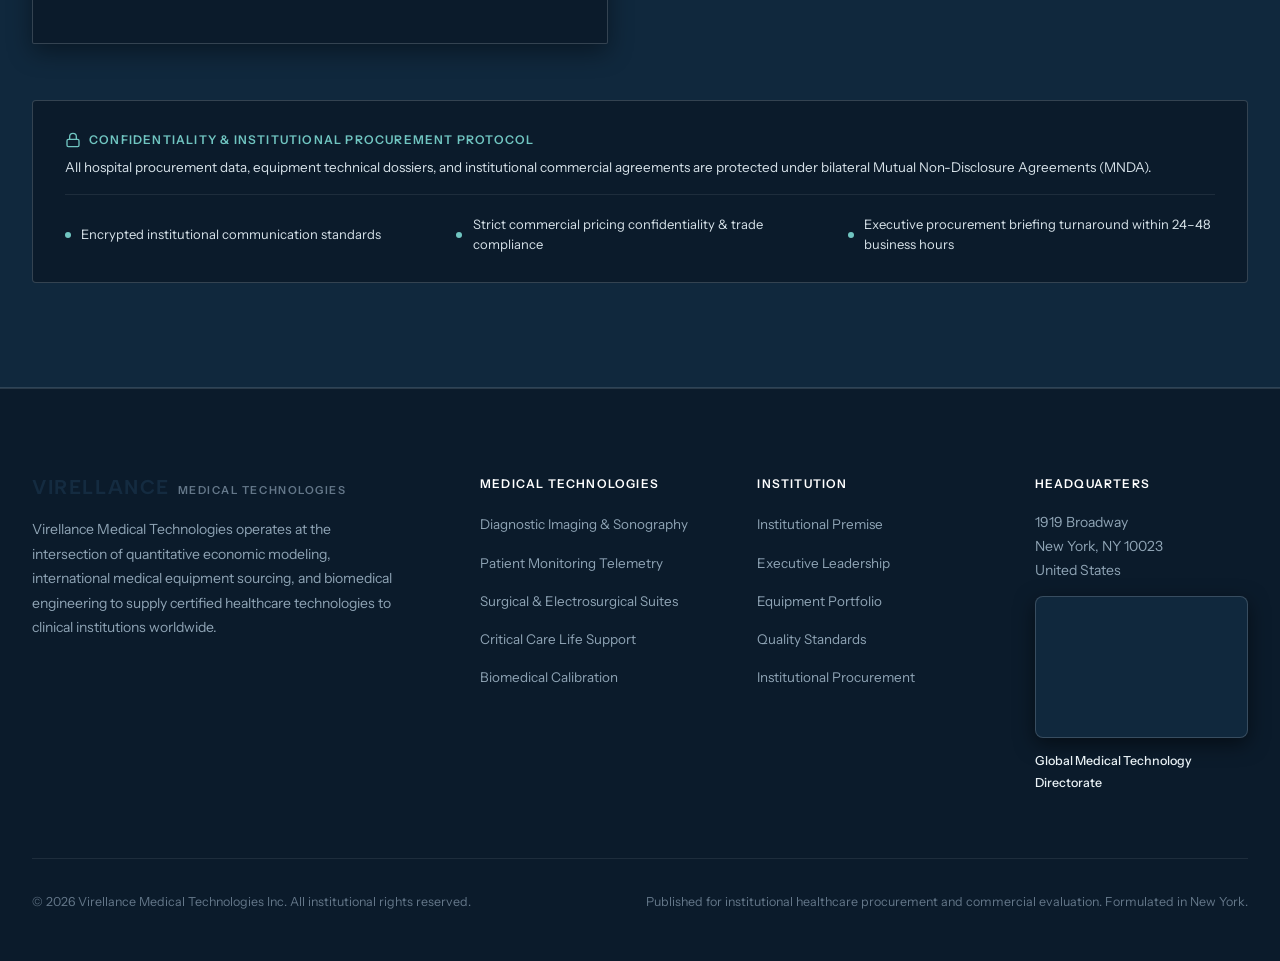
==== commit e7c74a3f: "Add files via upload" ====
--- a/index.html
+++ b/index.html
@@ -17,11 +17,11 @@
   <meta property="og:title" content="Virellance Medical Technologies &mdash; International Medical Equipment &amp; Healthcare Systems">
   <meta property="og:description"
     content="Advanced clinical diagnostic equipment, patient monitoring telemetry, and global healthcare supply chain infrastructure.">
-  <meta property="og:image" content="https://zielstack.github.io/Virellance/assets/Preview.png?v=2">
-  <meta property="og:image:secure_url" content="https://zielstack.github.io/Virellance/assets/Preview.png?v=2">
-  <meta property="og:image:width" content="1672">
-  <meta property="og:image:height" content="941">
-  <meta property="og:image:type" content="image/png">
+  <meta property="og:image" content="https://codeandcrafted.github.io/Virellance/assets/Preview.jpg?v=3">
+  <meta property="og:image:secure_url" content="https://codeandcrafted.github.io/Virellance/assets/Preview.jpg?v=3">
+  <meta property="og:image:width" content="1200">
+  <meta property="og:image:height" content="675">
+  <meta property="og:image:type" content="image/jpeg">
   <meta property="og:image:alt" content="Virellance Medical Technologies &mdash; Advanced Medical Solutions for Modern Healthcare">
 
   <!-- Twitter Card Preview -->
@@ -29,7 +29,7 @@
   <meta name="twitter:title" content="Virellance Medical Technologies &mdash; International Medical Equipment &amp; Healthcare Systems">
   <meta name="twitter:description"
     content="Advanced clinical diagnostic equipment, patient monitoring telemetry, and global healthcare supply chain infrastructure.">
-  <meta name="twitter:image" content="https://zielstack.github.io/Virellance/assets/Preview.png?v=2">
+  <meta name="twitter:image" content="https://codeandcrafted.github.io/Virellance/assets/Preview.jpg?v=3">
 
   <!-- Favicon (Virellance Medical Technologies V-Heartbeat Crest) -->
   <link rel="icon" type="image/png" sizes="32x32" href="./assets/favicon-32x32.png">
@@ -1855,4 +1855,4 @@
   </script>
 </body>
 
-</html>
+</html>
